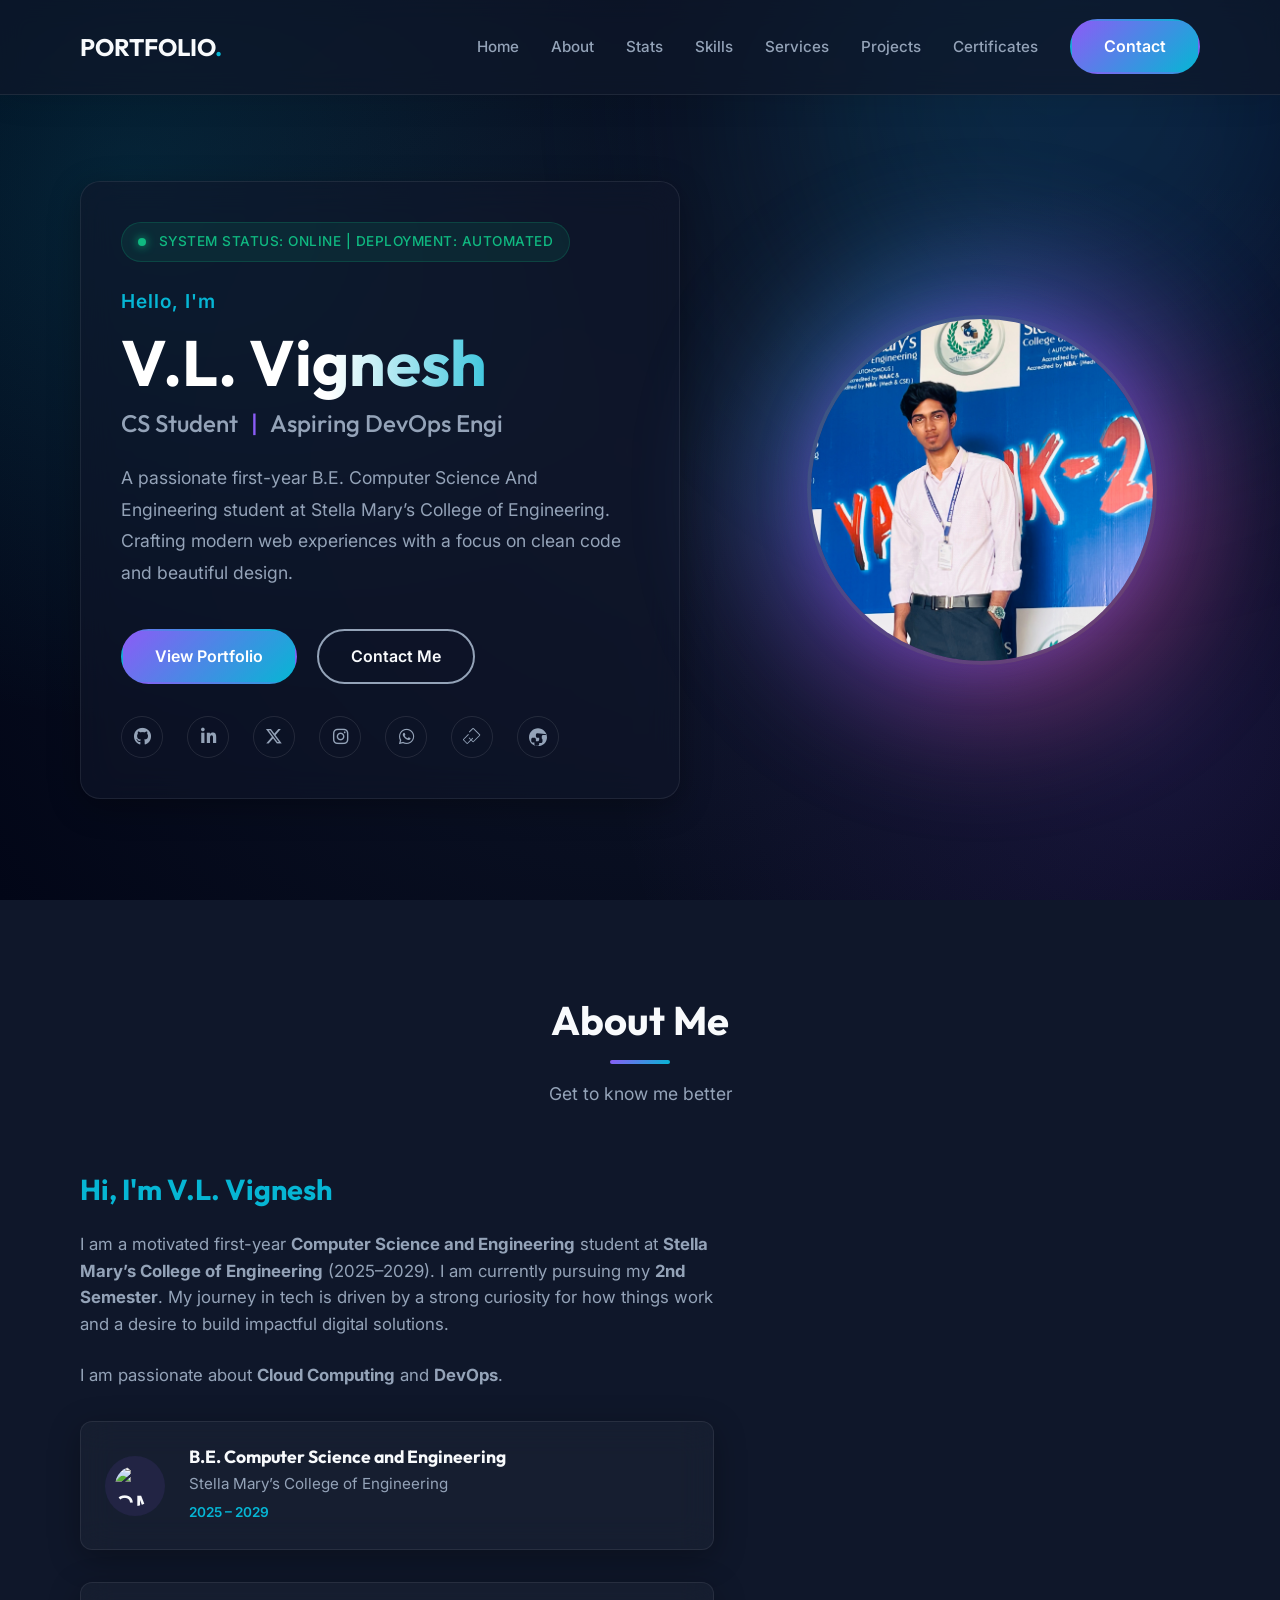
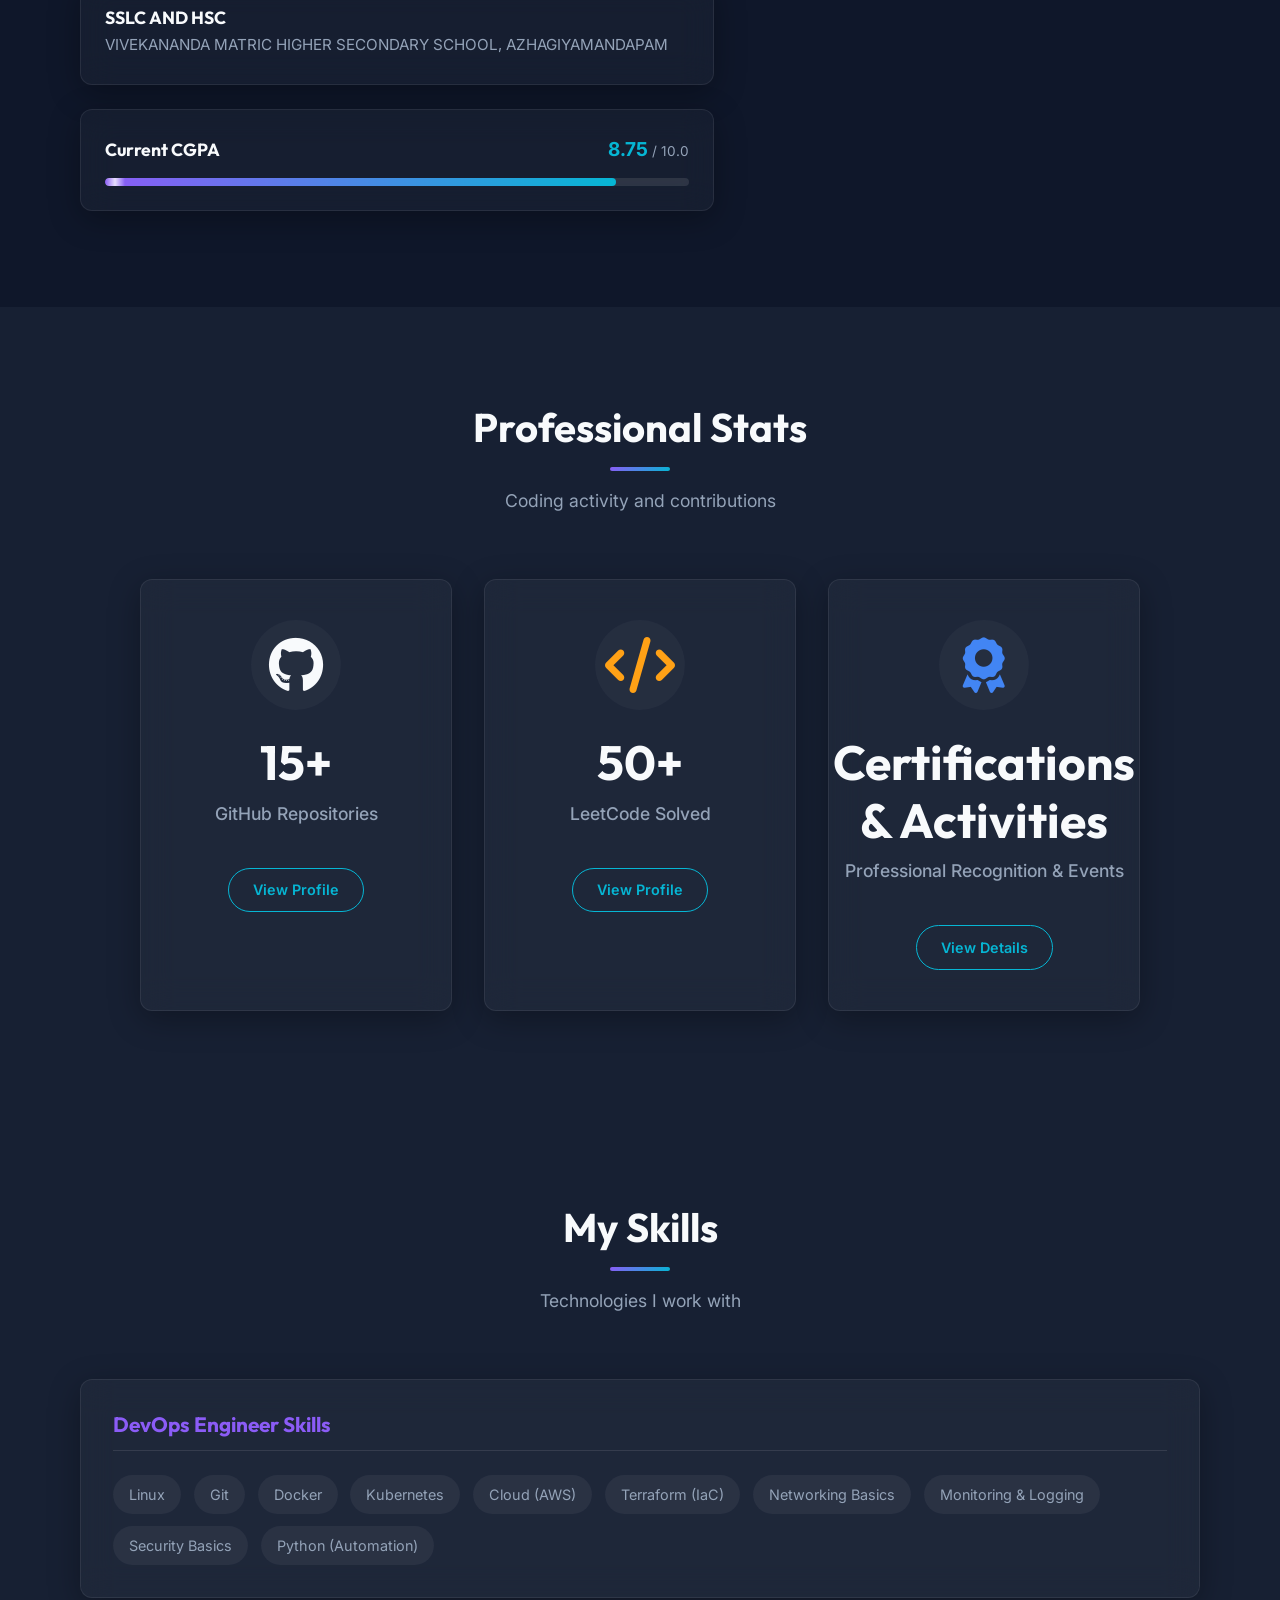
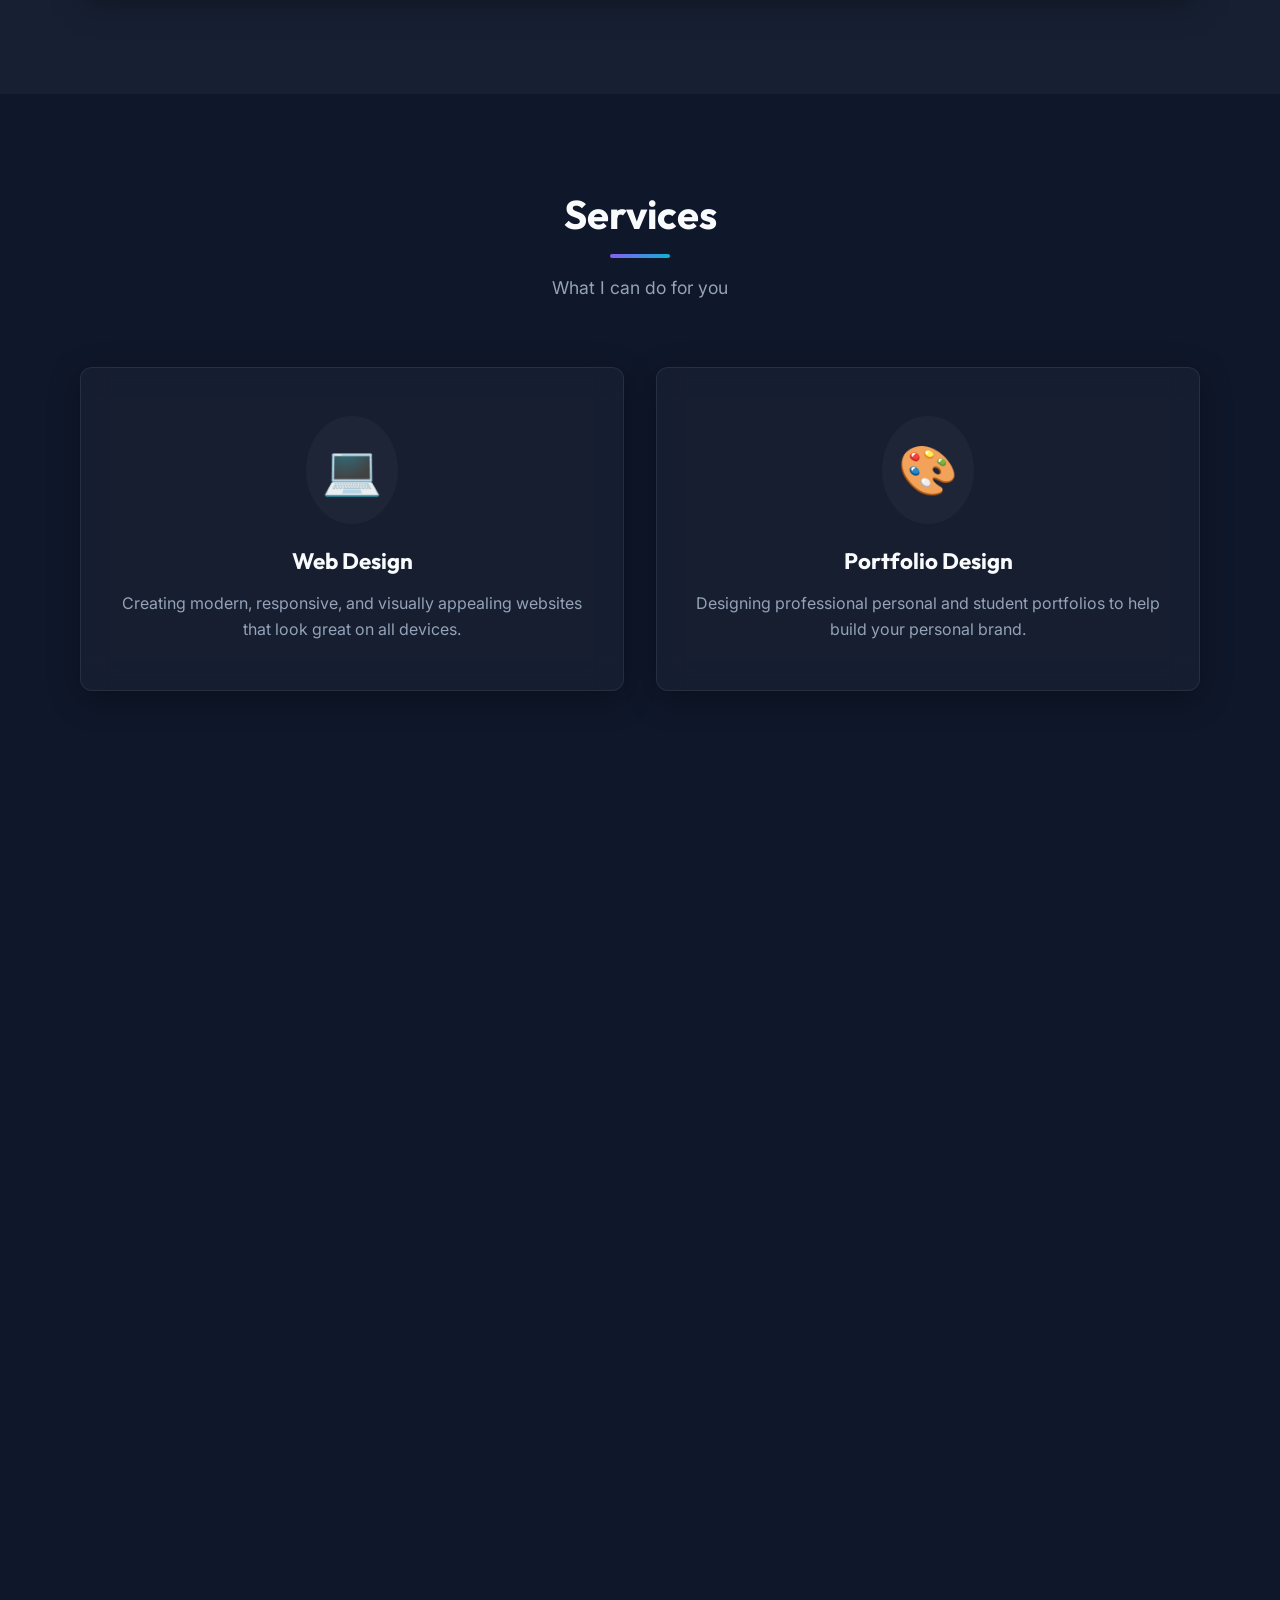
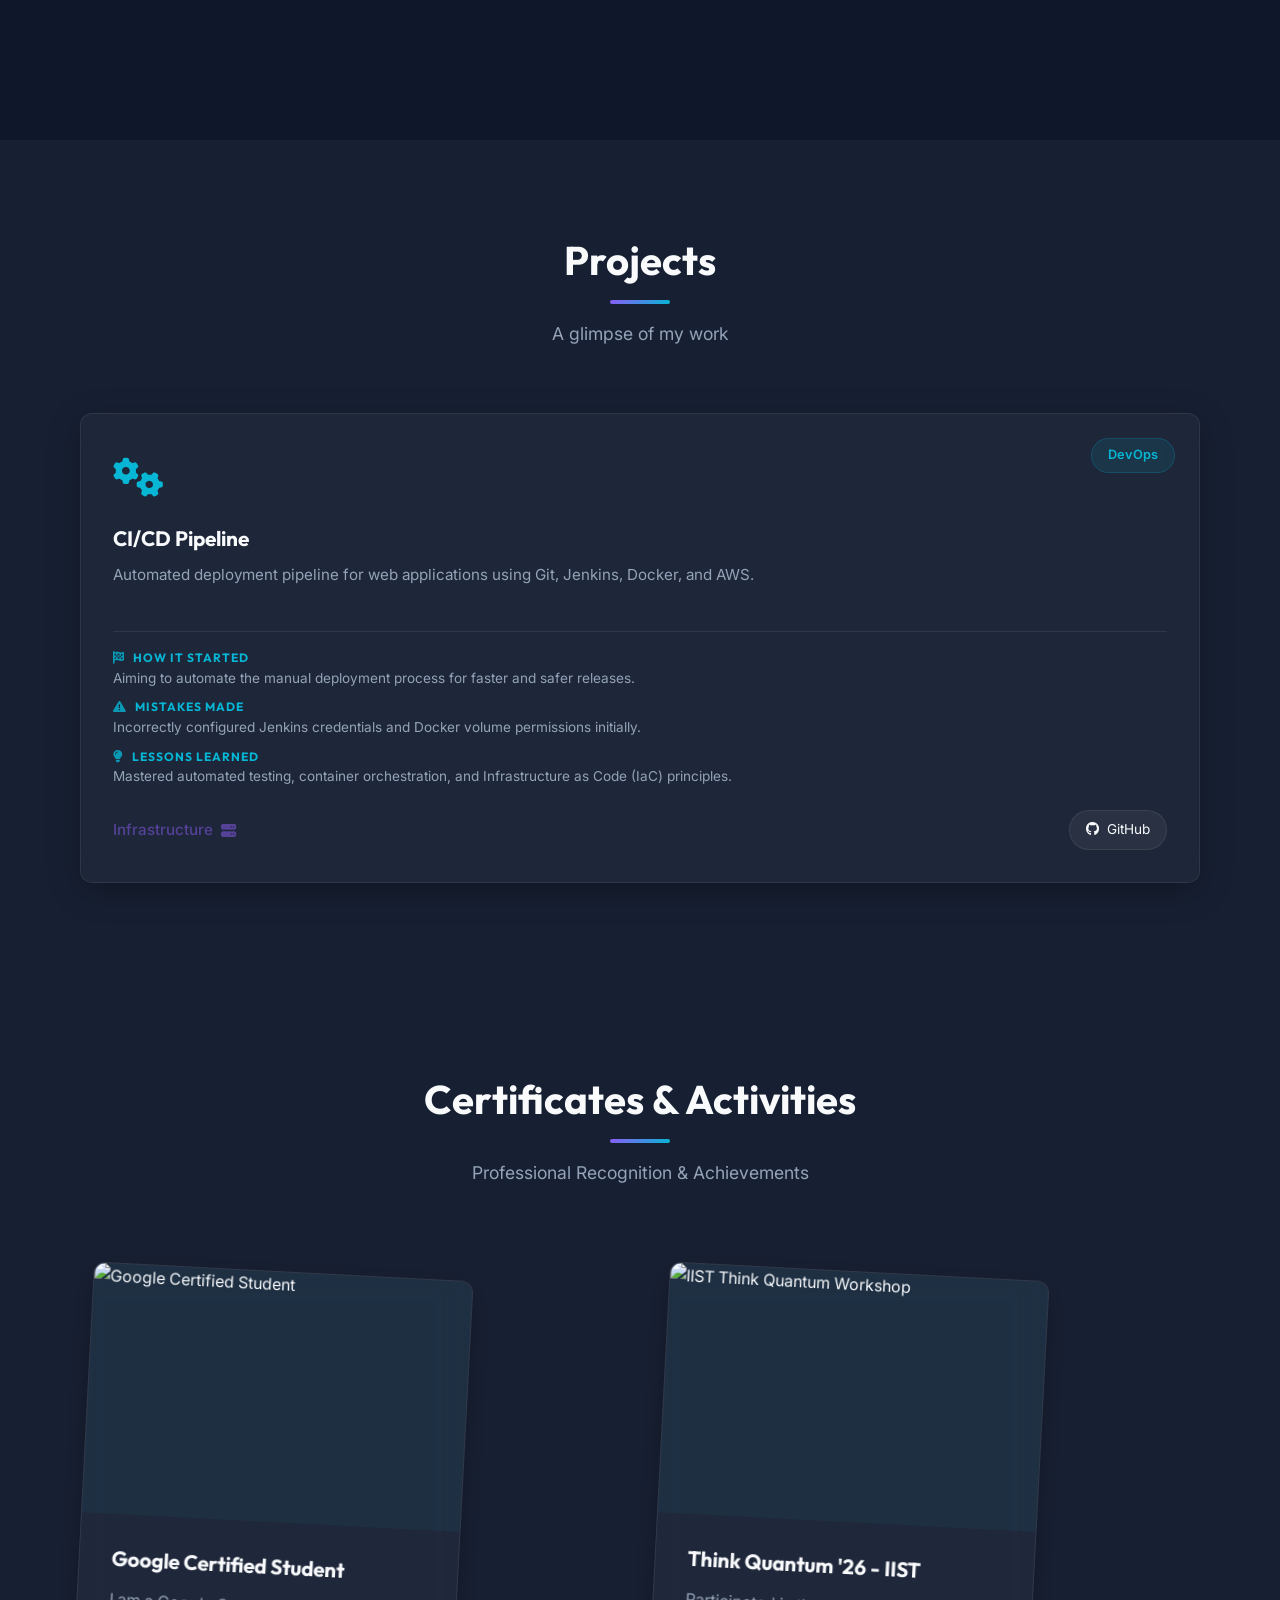
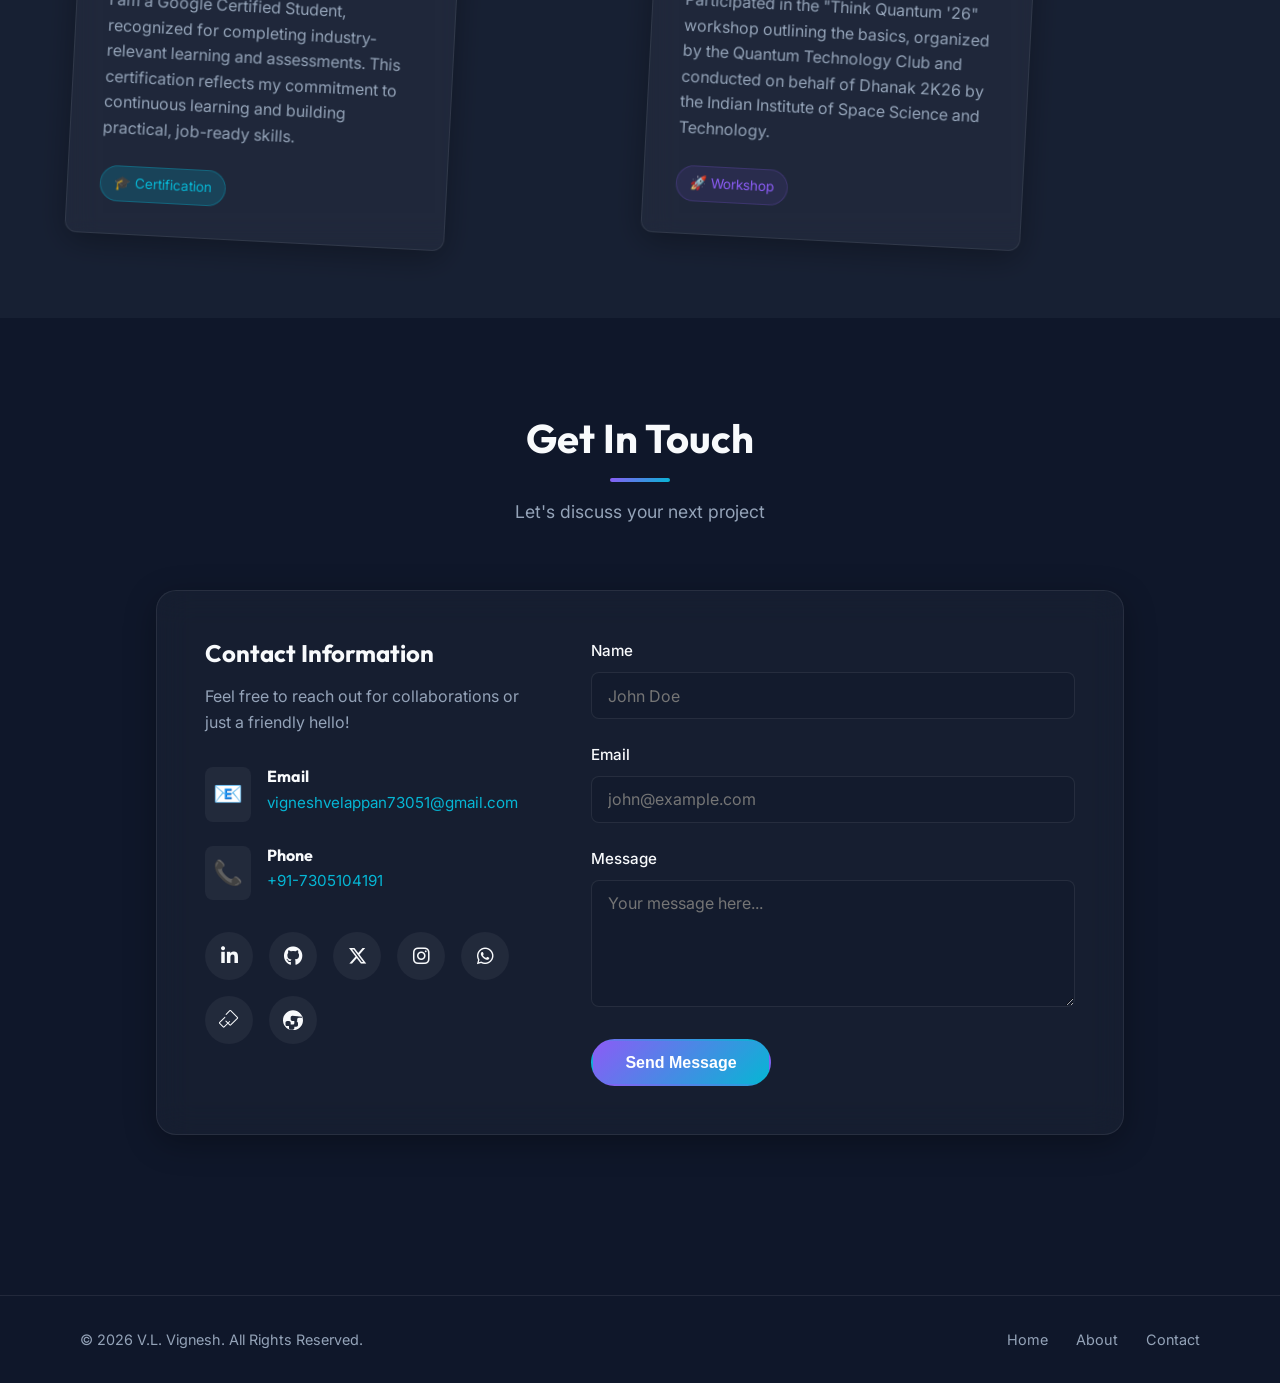
==== index.html @ cc49d246 "feat: Add about image section with DevOps domain badge to the about page." ====
<!DOCTYPE html>
<html lang="en">
<!-- Build Version: 2026-02-08.1 (Modern Loader Update) -->

<head>
    <meta charset="UTF-8">
    <meta name="viewport" content="width=device-width, initial-scale=1.0, maximum-scale=1.0, user-scalable=no">
    <title>VIGNESH V L | CS Student & DevOps Engineer</title>
    <meta name="description"
        content="Portfolio of V.L. Vignesh, a First-Year Computer Science Student and Aspiring DevOps Engineer.">
    <!-- Google Fonts -->
    <link rel="preconnect" href="https://fonts.googleapis.com">
    <link rel="preconnect" href="https://fonts.gstatic.com" crossorigin>
    <link
        href="https://fonts.googleapis.com/css2?family=Inter:wght@300;400;500;600;700;800&family=Outfit:wght@400;500;600;700&display=swap"
        rel="stylesheet">
    <!-- Font Awesome -->
    <link rel="stylesheet" href="https://cdnjs.cloudflare.com/ajax/libs/font-awesome/6.4.2/css/all.min.css">
    <link rel="stylesheet" href="css/style.css?v=7.3">

</head>

<body>
    <!-- Modern Tech Loader -->
    <div id="loader-overlay" class="loader-overlay">
        <div class="particle-background" id="particle-canvas"></div>

        <div class="floating-symbols" id="symbols-container"></div>

        <div class="loader-card glass-panel">
            <div class="scan-line"></div>


            <h1 class="loader-title">WELCOME TO<br>VIGNESH V L ' PORTFOLIO</h1>

            <div class="loader-ring-container">
                <div class="tech-ring ring-1"></div>
                <div class="tech-ring ring-2"></div>
                <div class="tech-ring ring-3"></div>
                <div class="loader-icon">
                    <i class="fa-solid fa-microchip"></i>
                </div>
            </div>

            <div class="loader-content">
                <div class="typing-container">
                    <span id="typing-text" class="typing-text">Initializing Systems...</span>
                    <span class="cursor">_</span>
                </div>

                <div class="progress-container">
                    <div class="progress-bar-glow"></div>
                    <div id="progress-bar" class="progress-bar"></div>
                </div>

                <div class="tech-stats">
                    <span class="stat-left">OS: PORTFOLIO_V1.1</span>
                    <span id="progress-percent" class="stat-right">0%</span>
                </div>
            </div>
        </div>
    </div>

    <!-- Navigation -->
    <nav class="navbar">
        <div class="container nav-container">
            <a href="#" class="logo">PORTFOLIO<span class="dot">.</span></a>
            <ul class="nav-links">
                <li><a href="#home">Home</a></li>
                <li><a href="#about">About</a></li>
                <li><a href="#stats">Stats</a></li>
                <li><a href="#skills">Skills</a></li>
                <li><a href="#services">Services</a></li>
                <li><a href="#projects">Projects</a></li>
                <li><a href="#certificates">Certificates</a></li>
                <li><a href="#contact" class="btn-primary">Contact</a></li>
            </ul>
            <div class="menu-toggle">
                <span class="bar"></span>
                <span class="bar"></span>
                <span class="bar"></span>
            </div>
        </div>
    </nav>

    <!-- Main Content -->
    <main>
        <!-- Hero Section -->
        <section id="home" class="hero">
            <div class="container hero-container">
                <div class="hero-content">
                    <div class="system-status">
                        <span class="status-dot"></span>
                        <span class="status-text">System Status: Online | Deployment: Automated</span>
                    </div>
                    <p class="greeting">Hello, I'm</p>
                    <h1 class="hero-title">V.L. Vignesh</h1>
                    <h2 class="hero-subtitle">CS Student <span class="divider">|</span> Aspiring DevOps Engineer</h2>
                    <p class="hero-description">
                        A passionate first-year B.E. Computer Science And Engineering student at Stella Mary’s College
                        of Engineering.
                        Crafting modern web experiences with a focus on clean code and beautiful design.
                    </p>
                    <div class="hero-btns">
                        <a href="#projects" class="btn-primary">View Portfolio</a>
                        <a href="#contact" class="btn-secondary">Contact Me</a>
                    </div>
                    <div class="hero-social">
                        <a href="https://github.com/vigneshvl-dev" target="_blank" title="GitHub"><i
                                class="fa-brands fa-github"></i></a>
                        <a href="https://www.linkedin.com/in/vigneshvl-dev/" target="_blank" title="LinkedIn"><i
                                class="fa-brands fa-linkedin-in"></i></a>
                        <a href="https://x.com/vikyvelappan" target="_blank" title="Twitter"><i
                                class="fa-brands fa-x-twitter"></i></a>
                        <a href="https://www.instagram.com/vikee_._?igsh=MXVjcWVubWNjcnVtNQ%3D%3D&utm_source=qr"
                            target="_blank" title="Instagram"><i class="fa-brands fa-instagram"></i></a>
                        <a href="https://wa.me/917305104191" target="_blank" title="WhatsApp"><i
                                class="fa-brands fa-whatsapp"></i></a>
                        <a href="https://leetcode.com/u/vigneshvl/" target="_blank" title="LeetCode">
                            <svg width="18" height="18" viewBox="0 0 24 24" fill="currentColor">
                                <path
                                    d="M13.483 0a1.374 1.374 0 0 0-.961.414l-4.377 4.405a.605.605 0 0 0 0 .856.597.597 0 0 0 .848 0l4.384-4.412a.174.174 0 0 1 .242 0l8.016 8.018a.171.171 0 0 1 0 .242l-8.016 8.016a.174.174 0 0 1-.242 0l-4.666-4.667a.602.602 0 0 0-.848 0 .593.593 0 0 0 0 .848l4.666 4.667a1.377 1.377 0 0 0 1.947 0l8.016-8.016a1.377 1.377 0 0 0 0-1.948L14.445.414A1.374 1.374 0 0 0 13.483 0zm-6.135 7.863a.6.6 0 0 0-.424.177L.415 14.532a1.377 1.377 0 0 0 0 1.948l4.242 4.242a1.377 1.377 0 0 0 1.948 0L13.114 14.21a.604.604 0 0 0 0-.853.604.604 0 0 0-.853 0L5.753 19.865a.171.171 0 0 1-.242 0L1.269 15.623a.171.171 0 0 1 0-.242l6.509-6.509a.604.604 0 0 0-.43-.109z" />
                            </svg>
                        </a>
                        <a href="https://www.hackerrank.com/profile/vigneshvelappan1" target="_blank"
                            title="HackerRank">
                            <svg width="18" height="18" viewBox="0 0 24 24" fill="currentColor">
                                <path
                                    d="M24 12.3c0 6.6-5.4 12-12 12S0 18.9 0 12.3 5.4.3 12 .3s12 5.4 12 12zm-12.8-5.4c-1.1 0-2 .9-2 2v2.2c0 1.1.9 2 2 2h2.4v2.4c0 1.1-.9 2-2 2H9.2v-2.4c0-1.1-.9-2-2-2H5c-1.1 0-2 .9-2 2v2.2c0 1.1.9 2 2 2h2.2v2.4c0 1.1.9 2 2 2h2.4c1.1 0 2-.9 2-2V20h2.4c1.1 0 2-.9 2-2v-2.2c0-1.1-.9-2-2-2H17v-2.4c0-1.1.9-2 2-2h21c1.1 0 2-.9 2-2v-2.2c0-1.1-.9-2-2-2h-2.2V6.9c0-1.1-.9-2-2-2h-2.4c-1.1 0-2 .9-2 2v2.1h-.1z" />
                            </svg>
                        </a>
                    </div>
                </div>
                <div class="hero-image-wrapper">
                    <!-- Image will be added here -->
                    <div class="image-blob"></div>
                    <img src="assets/IMG_33081.JPG" alt="V.L. Vignesh" class="hero-img">
                </div>
            </div>
        </section>

        <!-- About Section -->
        <section id="about" class="section">
            <div class="container about-container">
                <div class="section-header">
                    <h2 class="section-title">About Me</h2>
                    <div class="title-bar"></div>
                    <p class="section-subtitle">Get to know me better</p>
                </div>

                <div class="about-content">
                    <div class="about-text">
                        <h3>Hi, I'm V.L. Vignesh</h3>
                        <p>
                            I am a motivated first-year <strong>Computer Science and Engineering</strong> student at
                            <strong>Stella Mary’s College of Engineering</strong> (2025–2029).
                            I am currently pursuing my <strong>2nd Semester</strong>.
                            My journey in tech is driven by a strong curiosity for how things work and a desire to build
                            impactful digital solutions.
                        </p>
                        <p>
                            I am passionate about <strong>Cloud Computing</strong> and <strong>DevOps</strong>.
                        </p>

                        <div class="education-card">
                            <div class="edu-icon">
                                <img src="https://i.postimg.cc/sgcCxxs9/SMCOE-Autonomous-Anna.png" alt="SMCE Logo"
                                    style="width: 100%; height: 100%; object-fit: contain; border-radius: 50%;">
                            </div>
                            <div class="edu-details">
                                <h4>B.E. Computer Science and Engineering</h4>
                                <p><a href="https://stellamaryscoe.edu.in/" target="_blank"
                                        style="color: inherit; transition: color 0.3s;"
                                        onmouseover="this.style.color='#06b6d4'"
                                        onmouseout="this.style.color='inherit'">Stella Mary’s College of Engineering</a>
                                </p>
                                <span class="year">2025 – 2029</span>
                            </div>
                        </div>

                        <div class="education-card">
                            <div class="edu-details">
                                <h4>SSLC AND HSC</h4>
                                <p>VIVEKANANDA MATRIC HIGHER SECONDARY SCHOOL, AZHAGIYAMANDAPAM</p>
                            </div>
                        </div>

                        <!-- CGPA Animation Card -->
                        <div class="cgpa-card">
                            <div class="cgpa-header">
                                <h4>Current CGPA</h4>
                                <span class="cgpa-value">8.75 <small>/ 10.0</small></span>
                            </div>
                            <div class="cgpa-bar-container">
                                <div class="cgpa-bar"></div>
                            </div>
                        </div>

                    </div>

                    <div class="about-image">
                        <div class="image-container reveal">
                            <img src="https://i.postimg.cc/HL4gHYDW/image-2-1024x536-1.webp" alt="Vignesh DevOps"
                                class="featured-about-img">
                            <div class="devops-domain-badge">
                                <div class="devops-logo-animation">
                                    <i class="fa-solid fa-infinity"></i>
                                </div>
                                <div class="devops-text">
                                    <span class="label">Primary Domain</span>
                                    <span class="domain">DevOps Engineer</span>
                                </div>
                            </div>
                        </div>
                    </div>
                </div>
            </div>
        </section>

        <!-- Stats Section -->
        <section id="stats" class="section bg-darker">
            <div class="container">
                <div class="section-header">
                    <h2 class="section-title">Professional Stats</h2>
                    <div class="title-bar"></div>
                    <p class="section-subtitle">Coding activity and contributions</p>
                </div>
                <div class="stats-grid">
                    <!-- GitHub Stats Card -->
                    <div class="stat-card reveal">
                        <div class="stat-icon"><i class="fa-brands fa-github"></i></div>
                        <div class="stat-info">
                            <h3 id="github-repo-count">--</h3>
                            <p>GitHub Repositories</p>
                        </div>
                        <a href="https://github.com/vigneshvl-dev" target="_blank" class="stat-link">View Profile</a>
                    </div>
                    <!-- LeetCode Stats Card -->
                    <div class="stat-card reveal">
                        <div class="stat-icon" style="color: #FFA116;"><i class="fa-solid fa-code"></i></div>
                        <div class="stat-info">
                            <h3 id="leetcode-solved-count">--</h3>
                            <p>LeetCode Solved</p>
                        </div>
                        <a href="https://leetcode.com/u/vigneshvl/" target="_blank" class="stat-link">View Profile</a>
                    </div>

                    <!-- Certifications & Activities Card -->
                    <div class="stat-card reveal">
                        <div class="stat-icon" style="color: #4285F4;"><i class="fa-solid fa-award"></i></div>
                        <div class="stat-info">
                            <h3>Certifications & Activities</h3>
                            <p>Professional Recognition & Events</p>
                        </div>
                        <a href="#certificates" class="stat-link">View Details</a>
                    </div>
                </div>
            </div>
        </section>


        <!-- Skills Section -->
        <section id="skills" class="section bg-darker">
            <div class="container">
                <div class="section-header">
                    <h2 class="section-title">My Skills</h2>
                    <div class="title-bar"></div>
                    <p class="section-subtitle">Technologies I work with</p>
                </div>

                <div class="skills-grid">


                    <!-- DevOps Engineer Skills -->
                    <div class="skill-category">
                        <h3>DevOps Engineer Skills</h3>
                        <div class="skill-items">
                            <div class="skill-tag">Linux</div>
                            <div class="skill-tag">Git</div>
                            <div class="skill-tag">Docker</div>
                            <div class="skill-tag">Kubernetes</div>

                            <div class="skill-tag">Cloud (AWS)</div>
                            <div class="skill-tag">Terraform (IaC)</div>
                            <div class="skill-tag">Networking Basics</div>
                            <div class="skill-tag">Monitoring & Logging</div>
                            <div class="skill-tag">Security Basics</div>
                            <div class="skill-tag">Python (Automation)</div>
                        </div>
                    </div>
                </div>
            </div>
        </section>

        <!-- Services Section -->
        <section id="services" class="section">
            <div class="container">
                <div class="section-header">
                    <h2 class="section-title">Services</h2>
                    <div class="title-bar"></div>
                    <p class="section-subtitle">What I can do for you</p>
                </div>

                <div class="services-grid">
                    <div class="service-card">
                        <div class="service-icon">💻</div>
                        <h3>Web Design</h3>
                        <p>Creating modern, responsive, and visually appealing websites that look great on all devices.
                        </p>
                    </div>

                    <div class="service-card">
                        <div class="service-icon">🎨</div>
                        <h3>Portfolio Design</h3>
                        <p>Designing professional personal and student portfolios to help build your personal brand.</p>
                    </div>


                </div>
            </div>
        </section>

        <!-- Featured Project Section -->
        <section id="featured-project" class="section">
            <div class="container featured-container">
                <div class="featured-card glass-panel reveal">
                    <div class="featured-glow"></div>

                    <div class="featured-content-grid">
                        <!-- Left Side: Chat UI Mockup -->
                        <div class="chat-mockup-wrapper">
                            <div class="chat-card glass-panel floating-animation">
                                <div class="chat-header">
                                    <div class="chat-user">
                                        <div class="user-avatar">🤖</div>
                                        <div class="user-info">
                                            <span class="user-name">D.esk AI</span>
                                            <span class="user-status">Online</span>
                                        </div>
                                    </div>
                                    <div class="chat-actions">
                                        <i class="fa-solid fa-video"></i>
                                        <i class="fa-solid fa-phone"></i>
                                    </div>
                                </div>

                                <div class="chat-body">
                                    <div class="chat-message bot">
                                        <div class="message-content">Hello! How can I assist you today at Stella Mary's?
                                            🎓</div>
                                    </div>
                                    <div class="chat-message user">
                                        <div class="message-content">Tell me about the Computer Science department.
                                        </div>
                                    </div>
                                    <div class="chat-message bot">
                                        <div class="message-content">The CSE department offers state-of-the-art labs and
                                            industry-aligned curriculum... 🚀</div>
                                    </div>
                                    <div class="chat-message user">
                                        <div class="message-content">What about placements? 📈</div>
                                    </div>
                                </div>

                                <div class="chat-footer">
                                    <div class="chat-input-area">
                                        <span>Type a message...</span>
                                        <div class="chat-input-icons">
                                            <i class="fa-regular fa-face-smile"></i>
                                            <i class="fa-solid fa-paper-plane"></i>
                                        </div>
                                    </div>
                                </div>
                            </div>

                            <!-- Blurred decorative elements -->
                            <div class="blob-element pink"></div>
                            <div class="blob-element blue"></div>
                        </div>

                        <!-- Right Side: Content -->
                        <div class="featured-text-content">
                            <div class="featured-badge">FEATURED PROJECT</div>
                            <h2 class="featured-title">D.ESK AI</h2>
                            <p class="featured-description">
                                A high-end intelligent assistant designed for <strong>Stella Mary's College of
                                    Engineering</strong>.
                                Supporting real-time interaction, intelligent responses, and seamless voice/text
                                communication
                                to empower students and faculty alike.
                            </p>

                            <div class="featured-features">
                                <div class="feature-item">
                                    <i class="fa-solid fa-bolt"></i>
                                    <span>Real-time Interaction</span>
                                </div>
                                <div class="feature-item">
                                    <i class="fa-solid fa-brain"></i>
                                    <span>Intelligent Responses</span>
                                </div>
                                <div class="feature-item">
                                    <i class="fa-solid fa-microphone"></i>
                                    <span>Voice Support</span>
                                </div>
                            </div>

                            <div class="featured-actions">
                                <button id="view-project-btn" class="btn-primary">View Project</button>
                                <a href="https://vigneshvl-dev.github.io/chatbot-smce/loading.html" target="_blank"
                                    class="btn-secondary">Live Demo</a>
                            </div>
                        </div>
                    </div>
                </div>
            </div>
        </section>

        <!-- Image Gallery Modal -->
        <div id="gallery-modal" class="gallery-modal">
            <span class="close-gallery">&times;</span>
            <div class="gallery-content">
                <div class="gallery-slider">
                    <img src="https://i.postimg.cc/8zKSGNFP/Screenshot-2026-03-01-184930.png" class="gallery-img active"
                        alt="D.esk AI Screenshot 1">
                    <img src="https://i.postimg.cc/x1dwthsN/Screenshot-2026-03-01-184941.png" class="gallery-img"
                        alt="D.esk AI Screenshot 2">
                    <img src="https://i.postimg.cc/BbsyDVLQ/Screenshot-2026-03-01-184946.png" class="gallery-img"
                        alt="D.esk AI Screenshot 3">
                    <img src="https://i.postimg.cc/pLySD8T2/Screenshot-2026-03-01-185023.png" class="gallery-img"
                        alt="D.esk AI Screenshot 4">
                    <img src="https://i.postimg.cc/QtZnGyqy/Screenshot-2026-03-01-185032.png" class="gallery-img"
                        alt="D.esk AI Screenshot 5">
                    <img src="https://i.postimg.cc/XqH8JH9m/Screenshot-2026-03-01-185042.png" class="gallery-img"
                        alt="D.esk AI Screenshot 6">
                </div>

                <a class="prev-gallery">&#10094;</a>
                <a class="next-gallery">&#10095;</a>

                <div class="gallery-dots">
                    <span class="dot-gallery active" onclick="currentSlide(1)"></span>
                    <span class="dot-gallery" onclick="currentSlide(2)"></span>
                    <span class="dot-gallery" onclick="currentSlide(3)"></span>
                    <span class="dot-gallery" onclick="currentSlide(4)"></span>
                    <span class="dot-gallery" onclick="currentSlide(5)"></span>
                    <span class="dot-gallery" onclick="currentSlide(6)"></span>
                </div>
            </div>
        </div>

        <!-- Projects Section -->
        <section id="projects" class="section bg-darker">
            <div class="container">
                <div class="section-header">
                    <h2 class="section-title">Projects</h2>
                    <div class="title-bar"></div>
                    <p class="section-subtitle">A glimpse of my work</p>
                </div>

                <div class="projects-grid">
                    <!-- CI/CD Pipeline -->
                    <div class="project-card reveal">
                        <div class="project-tag">DevOps</div>
                        <div class="project-icon"><i class="fa-solid fa-gears"></i></div>
                        <h3>CI/CD Pipeline</h3>
                        <p>Automated deployment pipeline for web applications using Git, Jenkins, Docker, and AWS.</p>
                        
                        <div class="project-retro">
                            <div class="retro-item">
                                <h4><i class="fa-solid fa-flag-checkered"></i> How it started</h4>
                                <p>Aiming to automate the manual deployment process for faster and safer releases.</p>
                            </div>
                            <div class="retro-item">
                                <h4><i class="fa-solid fa-triangle-exclamation"></i> Mistakes made</h4>
                                <p>Incorrectly configured Jenkins credentials and Docker volume permissions initially.</p>
                            </div>
                            <div class="retro-item">
                                <h4><i class="fa-solid fa-lightbulb"></i> Lessons learned</h4>
                                <p>Mastered automated testing, container orchestration, and Infrastructure as Code (IaC) principles.</p>
                            </div>
                        </div>

                        <div class="project-footer">
                            <a href="#" class="project-link" style="opacity: 0.5; pointer-events: none;">Infrastructure <i class="fa-solid fa-server"></i></a>
                            <a href="https://github.com/vigneshvl-dev/cicd-pipeline-main" target="_blank" class="github-btn"><i class="fa-brands fa-github"></i> GitHub</a>
                        </div>
                    </div>
                </div>
            </div>
        </section>

        <!-- Certificates & Activities Section -->
        <section id="certificates" class="section bg-darker">
            <div class="container">
                <div class="section-header">
                    <h2 class="section-title">Certificates & Activities</h2>
                    <div class="title-bar"></div>
                    <p class="section-subtitle">Professional Recognition & Achievements</p>
                </div>

                <div class="certificates-grid">
                    <!-- Google Certified Student -->
                    <div class="certificate-card">
                        <div class="certificate-image">
                            <img src="https://i.postimg.cc/Nf8jpD7g/googlecertifitedstudent.png"
                                alt="Google Certified Student">
                        </div>
                        <div class="certificate-content">
                            <h3>Google Certified Student</h3>
                            <p>I am a Google Certified Student, recognized for completing industry-relevant learning and
                                assessments. This certification reflects my commitment to continuous learning and
                                building practical, job-ready skills.</p>
                            <div class="certificate-meta">
                                <span class="cert-badge">🎓 Certification</span>
                            </div>
                        </div>
                    </div>

                    <!-- IIST Think Quantum Workshop -->
                    <div class="certificate-card">
                        <div class="certificate-image">
                            <img src="https://i.postimg.cc/B6yDbq4N/1771157848514.jpg"
                                alt="IIST Think Quantum Workshop">
                        </div>
                        <div class="certificate-content">
                            <h3>Think Quantum '26 - IIST</h3>
                            <p>Participated in the "Think Quantum '26" workshop outlining the basics, organized by the
                                Quantum Technology Club and conducted on behalf of Dhanak 2K26 by the Indian Institute
                                of Space Science and Technology.</p>
                            <div class="certificate-meta">
                                <span class="cert-badge"
                                    style="background: rgba(139, 92, 246, 0.1); color: #8b5cf6; border-color: rgba(139, 92, 246, 0.2);">🚀
                                    Workshop</span>
                            </div>
                        </div>
                    </div>


                </div>
            </div>
        </section>

        <!-- Contact Section -->
        <section id="contact" class="section">
            <div class="container contact-container">
                <div class="section-header">
                    <h2 class="section-title">Get In Touch</h2>
                    <div class="title-bar"></div>
                    <p class="section-subtitle">Let's discuss your next project</p>
                </div>

                <div class="contact-wrapper">
                    <!-- Contact Info -->
                    <div class="contact-info">
                        <h3>Contact Information</h3>
                        <p>Feel free to reach out for collaborations or just a friendly hello!</p>

                        <div class="info-item">
                            <div class="icon">📧</div>
                            <div class="details">
                                <h4>Email</h4>
                                <a href="mailto:vigneshvelappan73051@gmail.com">vigneshvelappan73051@gmail.com</a>
                            </div>
                        </div>

                        <div class="info-item">
                            <div class="icon">📞</div>
                            <div class="details">
                                <h4>Phone</h4>
                                <a href="tel:+917305104191">+91-7305104191</a>
                            </div>
                        </div>

                        <div class="social-links">
                            <a href="https://www.linkedin.com/in/vigneshvl-dev/" target="_blank" class="social-icon"
                                title="LinkedIn"><i class="fa-brands fa-linkedin-in"></i></a>
                            <a href="https://github.com/vigneshvl-dev" target="_blank" class="social-icon"
                                title="GitHub"><i class="fa-brands fa-github"></i></a>
                            <a href="https://x.com/vikyvelappan" target="_blank" class="social-icon" title="Twitter"><i
                                    class="fa-brands fa-x-twitter"></i></a>
                            <a href="https://www.instagram.com/vikee_._?igsh=MXVjcWVubWNjcnVtNQ%3D%3D&utm_source=qr"
                                target="_blank" class="social-icon" title="Instagram"><i
                                    class="fa-brands fa-instagram"></i></a>
                            <a href="https://wa.me/917305104191" target="_blank" class="social-icon" title="WhatsApp"><i
                                    class="fa-brands fa-whatsapp"></i></a>
                            <a href="https://leetcode.com/u/vigneshvl/" target="_blank" class="social-icon"
                                title="LeetCode">
                                <svg width="20" height="20" viewBox="0 0 24 24" fill="currentColor">
                                    <path
                                        d="M13.483 0a1.374 1.374 0 0 0-.961.414l-4.377 4.405a.605.605 0 0 0 0 .856.597.597 0 0 0 .848 0l4.384-4.412a.174.174 0 0 1 .242 0l8.016 8.018a.171.171 0 0 1 0 .242l-8.016 8.016a.174.174 0 0 1-.242 0l-4.666-4.667a.602.602 0 0 0-.848 0 .593.593 0 0 0 0 .848l4.666 4.667a1.377 1.377 0 0 0 1.947 0l8.016-8.016a1.377 1.377 0 0 0 0-1.948L14.445.414A1.374 1.374 0 0 0 13.483 0zm-6.135 7.863a.6.6 0 0 0-.424.177L.415 14.532a1.377 1.377 0 0 0 0 1.948l4.242 4.242a1.377 1.377 0 0 0 1.948 0L13.114 14.21a.604.604 0 0 0 0-.853.604.604 0 0 0-.853 0L5.753 19.865a.171.171 0 0 1-.242 0L1.269 15.623a.171.171 0 0 1 0-.242l6.509-6.509a.604.604 0 0 0-.43-.109z" />
                                </svg>
                            </a>
                            <a href="https://www.hackerrank.com/profile/vigneshvelappan1" target="_blank"
                                class="social-icon" title="HackerRank">
                                <svg width="20" height="20" viewBox="0 0 24 24" fill="currentColor">
                                    <path
                                        d="M24 12.3c0 6.6-5.4 12-12 12S0 18.9 0 12.3 5.4.3 12 .3s12 5.4 12 12zm-12.8-5.4c-1.1 0-2 .9-2 2v2.2c0 1.1.9 2 2 2h2.4v2.4c0 1.1-.9 2-2 2H9.2v-2.4c0-1.1-.9-2-2-2H5c-1.1 0-2 .9-2 2v2.2c0 1.1.9 2 2 2h2.2v2.4c0 1.1.9 2 2 2h2.4c1.1 0 2-.9 2-2V20h2.4c1.1 0 2-.9 2-2v-2.2c0-1.1-.9-2-2-2H17v-2.4c0-1.1.9-2 2-2h21c1.1 0 2-.9 2-2v-2.2c0-1.1-.9-2-2-2h-2.2V6.9c0-1.1-.9-2-2-2h-2.4c-1.1 0-2 .9-2 2v2.1h-.1z" />
                                </svg>
                            </a>
                        </div>
                    </div>

                    <!-- Contact Form -->
                    <form class="contact-form"
                        action="https://docs.google.com/forms/u/0/d/e/1FAIpQLSfaeEx3N443TK8J3LLPBkHO6MDgkNKYrNXWUcSd7loZinznvA/formResponse"
                        method="POST">
                        <div class="form-group">
                            <label for="name">Name</label>
                            <input type="text" id="name" name="entry.1622789430" placeholder="John Doe" required>
                        </div>
                        <div class="form-group">
                            <label for="email">Email</label>
                            <input type="email" id="email" name="entry.2137205583" placeholder="john@example.com"
                                required>
                        </div>
                        <div class="form-group">
                            <label for="message">Message</label>
                            <textarea id="message" name="entry.554480107" rows="5" placeholder="Your message here..."
                                required></textarea>
                        </div>
                        <button type="submit" class="btn-primary">Send Message</button>
                    </form>
                </div>
            </div>
        </section>
    </main>

    <!-- Footer -->
    <footer class="footer">
        <div class="container">
            <div class="footer-content">
                <p>&copy; 2026 V.L. Vignesh. All Rights Reserved.</p>
                <div class="footer-links">
                    <a href="#home">Home</a>
                    <a href="#about">About</a>
                    <a href="#contact">Contact</a>
                </div>
            </div>
        </div>
    </footer>



    <!-- Scripts -->
    <script src="https://cdnjs.cloudflare.com/ajax/libs/matter-js/0.19.0/matter.min.js"></script>
    <script src="js/loader.js?v=7.1"></script>
    <script src="js/script.js?v=7.1"></script>
    <script src="js/matter-physics.js"></script>

</body>

</html>
---- css/style.css ----
/* Modern Color Palette & Variables - v1.1.2 */
:root {
    --bg-color: #0f172a;
    /* Slate 900 */
    --card-bg: #1e293b;
    /* Slate 800 */
    --text-primary: #f8fafc;
    /* Slate 50 */
    --text-secondary: #94a3b8;
    /* Slate 400 */
    --accent-primary: #8b5cf6;
    /* Violet 500 */
    --accent-secondary: #06b6d4;
    /* Cyan 500 */
    --accent-gradient: linear-gradient(135deg, var(--accent-primary), var(--accent-secondary));
    --hover-color: #7c3aed;

    --font-heading: 'Outfit', sans-serif;
    --font-body: 'Inter', sans-serif;

    --transition: all 0.3s ease;
    --shadow: 0 10px 30px -10px rgba(0, 0, 0, 0.5);
    --border-radius: 12px;

    /* Glassmorphism Variables */
    --glass-bg: rgba(255, 255, 255, 0.03);
    --glass-border: rgba(255, 255, 255, 0.08);
    --glass-shadow: 0 8px 32px 0 rgba(0, 0, 0, 0.3);
    --glass-blur: blur(16px);
    --glass-highlight: rgba(255, 255, 255, 0.1);
}

/* Glass Utility Class */
.glass-panel {
    background: var(--glass-bg);
    backdrop-filter: var(--glass-blur);
    -webkit-backdrop-filter: var(--glass-blur);
    border: 1px solid var(--glass-border);
    box-shadow: var(--glass-shadow);
    border-radius: var(--border-radius);
    position: relative;
    overflow: hidden;
}

.glass-panel::before {
    content: '';
    position: absolute;
    top: 0;
    left: 0;
    right: 0;
    height: 1px;
    background: linear-gradient(90deg, transparent, var(--glass-highlight), transparent);
    opacity: 0.5;
}

/* Reset & Base Styles */
* {
    margin: 0;
    padding: 0;
    box-sizing: border-box;
}

html,
body {
    overflow-x: hidden;
    width: 100%;
    position: relative;
    margin: 0;
    padding: 0;
}

body {
    font-family: var(--font-body);
    background-color: var(--bg-color);
    color: var(--text-primary);
    line-height: 1.6;
}

a {
    text-decoration: none;
    color: inherit;
    transition: var(--transition);
}

ul {
    list-style: none;
}

img {
    max-width: 100%;
    display: block;
}

.container {
    width: 90%;
    max-width: 1200px;
    margin: 0 auto;
    padding: 0 1rem;
}

/* Typography */
h1,
h2,
h3,
h4,
h5,
h6 {
    font-family: var(--font-heading);
    color: var(--text-primary);
    line-height: 1.2;
}

.dot {
    color: var(--accent-secondary);
}

/* Buttons */
.btn-primary,
.btn-secondary {
    display: inline-block;
    padding: 0.8rem 2rem;
    border-radius: 50px;
    font-weight: 600;
    font-size: 1rem;
    cursor: pointer;
    transition: var(--transition);
}

.btn-primary {
    background: var(--accent-gradient);
    color: white;
    border: 2px solid transparent;
}

.btn-primary:hover {
    transform: translateY(-3px);
    box-shadow: 0 0 20px rgba(139, 92, 246, 0.5);
}

.btn-secondary {
    background: transparent;
    color: var(--text-primary);
    border: 2px solid var(--text-secondary);
    margin-left: 1rem;
}

.btn-secondary:hover {
    border-color: var(--accent-primary);
    color: var(--accent-primary);
    transform: translateY(-3px);
}

/* Navbar */
.navbar {
    position: fixed;
    top: 0;
    left: 0;
    width: 100%;
    background: rgba(15, 23, 42, 0.7);
    backdrop-filter: blur(12px);
    -webkit-backdrop-filter: blur(12px);
    z-index: 1000;
    padding: 1.2rem 0;
    border-bottom: 1px solid var(--glass-border);
    box-shadow: 0 4px 30px rgba(0, 0, 0, 0.1);
}

.nav-container {
    display: flex;
    justify-content: space-between;
    align-items: center;
}

.logo {
    font-size: 1.5rem;
    font-weight: 700;
    font-family: var(--font-heading);
}

.nav-links {
    display: flex;
    gap: 2rem;
    align-items: center;
}

.nav-links a:not(.btn-primary) {
    font-weight: 500;
    font-size: 0.95rem;
    color: var(--text-secondary);
}

.nav-links a:not(.btn-primary):hover {
    color: var(--accent-secondary);
}

.menu-toggle {
    display: none;
    cursor: pointer;
}

/* Hero Section */
.hero {
    min-height: 100vh;
    display: flex;
    align-items: center;
    padding-top: 80px;
    /* Offset for fixed nav */
    background:
        radial-gradient(circle at 10% 20%, rgba(6, 182, 212, 0.15), transparent 40%),
        radial-gradient(circle at 90% 80%, rgba(139, 92, 246, 0.15), transparent 40%),
        radial-gradient(circle at 50% 50%, rgba(15, 23, 42, 1), rgba(2, 6, 23, 1));
    position: relative;
    overflow: hidden;
}

.hero::before {
    content: '';
    position: absolute;
    width: 600px;
    height: 600px;
    background: linear-gradient(135deg, rgba(6, 182, 212, 0.2), rgba(59, 130, 246, 0.2));
    filter: blur(120px);
    top: -200px;
    right: -100px;
    border-radius: 50%;
    z-index: 0;
    animation: floating-blob 20s infinite alternate;
}

@keyframes floating-blob {
    0% {
        transform: translate(0, 0) scale(1);
    }

    100% {
        transform: translate(-100px, 100px) scale(1.2);
    }
}

.hero-container {
    display: grid;
    grid-template-columns: 1.2fr 0.8fr;
    gap: 2rem;
    align-items: center;
}

.hero-content {
    max-width: 600px;
    background: rgba(15, 23, 42, 0.6);
    backdrop-filter: blur(16px);
    -webkit-backdrop-filter: blur(16px);
    border: 1px solid var(--glass-border);
    padding: 2.5rem;
    border-radius: 20px;
    box-shadow: 0 8px 32px 0 rgba(0, 0, 0, 0.3);
}

/* System Status Badge */
.system-status {
    display: inline-flex;
    align-items: center;
    gap: 0.8rem;
    padding: 0.5rem 1rem;
    background: rgba(16, 185, 129, 0.1);
    border: 1px solid rgba(16, 185, 129, 0.2);
    border-radius: 50px;
    margin-bottom: 1.5rem;
    animation: fadeInDown 0.8s ease-out forwards;
}

.status-dot {
    width: 8px;
    height: 8px;
    background-color: #10b981;
    border-radius: 50%;
    position: relative;
    box-shadow: 0 0 10px #10b981;
}

.status-dot::after {
    content: '';
    position: absolute;
    top: -2px;
    left: -2px;
    right: -2px;
    bottom: -2px;
    border: 2px solid #10b981;
    border-radius: 50%;
    animation: pulse 2s infinite;
    opacity: 0;
}

@keyframes pulse {
    0% {
        transform: scale(1);
        opacity: 0.8;
    }

    100% {
        transform: scale(2.5);
        opacity: 0;
    }
}

.status-text {
    font-size: 0.85rem;
    color: #10b981;
    font-weight: 500;
    letter-spacing: 0.5px;
    text-transform: uppercase;
}

.greeting {
    font-size: 1.2rem;
    color: var(--accent-secondary);
    font-weight: 600;
    margin-bottom: 0.5rem;
    letter-spacing: 1px;
}

.hero-title {
    font-size: 4rem;
    margin-bottom: 0.5rem;
    background: linear-gradient(to right,
            #fff 20%,
            var(--accent-secondary) 40%,
            var(--accent-primary) 60%,
            #fff 80%);
    background-size: 200% auto;
    -webkit-background-clip: text;
    background-clip: text;
    -webkit-text-fill-color: transparent;
    animation: shine 5s linear infinite;
    /* Ensure text is above glass */
    position: relative;
    z-index: 2;
}

@keyframes shine {
    to {
        background-position: 200% center;
    }
}

.hero-subtitle {
    font-size: 1.5rem;
    color: var(--text-secondary);
    margin-bottom: 1.5rem;
    font-weight: 500;
}

.hero-subtitle .divider {
    color: var(--accent-primary);
    margin: 0 0.5rem;
}

.hero-description {
    font-size: 1.1rem;
    color: var(--text-secondary);
    margin-bottom: 2.5rem;
    line-height: 1.8;
}

/* Staggered Entrance for Hero */
.hero-content .greeting {
    animation: fadeInDown 0.8s ease-out forwards;
}

.hero-content .hero-title {
    animation: fadeInDown 0.8s ease-out 0.2s forwards, shine 5s linear infinite;
    opacity: 0;
}

.hero-content .hero-subtitle {
    opacity: 0;
    /* Handled by JS typewriter */
}

.hero-content .hero-description {
    animation: fadeInUp 0.8s ease-out 1.5s forwards;
    opacity: 0;
}

.hero-btns {
    animation: fadeInUp 0.8s ease-out 1.8s forwards;
    opacity: 0;
    margin-bottom: 2rem;
}

.hero-social {
    display: flex;
    gap: 1.5rem;
    animation: fadeInUp 0.8s ease-out 2s forwards;
    opacity: 0;
}

.hero-social a {
    width: 42px;
    height: 42px;
    border: 1px solid rgba(255, 255, 255, 0.1);
    border-radius: 50%;
    display: flex;
    align-items: center;
    justify-content: center;
    font-size: 1.1rem;
    color: var(--text-secondary);
    transition: var(--transition);
}

.hero-social a svg {
    display: block;
}

.hero-social a:hover {
    background: var(--accent-gradient);
    color: white;
    border-color: transparent;
    transform: translateY(-3px);
    box-shadow: 0 5px 15px rgba(139, 92, 246, 0.3);
}

@keyframes fadeInDown {
    from {
        opacity: 0;
        transform: translateY(-20px);
    }

    to {
        opacity: 1;
        transform: translateY(0);
    }
}

@keyframes fadeInUp {
    from {
        opacity: 0;
        transform: translateY(20px);
    }

    to {
        opacity: 1;
        transform: translateY(0);
    }
}

.hero-image-wrapper {
    position: relative;
    display: flex;
    justify-content: center;
    align-items: center;
}

.hero-img {
    width: 350px;
    height: 350px;
    object-fit: cover;
    border-radius: 50%;
    border: 4px solid rgba(255, 255, 255, 0.1);
    position: relative;
    z-index: 2;
    box-shadow: 0 0 50px rgba(139, 92, 246, 0.3);
    animation: float 6s ease-in-out infinite;
}

@keyframes float {

    0%,
    100% {
        transform: translateY(0);
    }

    50% {
        transform: translateY(-20px);
    }
}

.image-blob {
    position: absolute;
    width: 450px;
    height: 450px;
    background: linear-gradient(135deg, #06b6d4 0%, #8b5cf6 50%, #f43f5e 100%);
    border-radius: 50%;
    filter: blur(60px);
    opacity: 0.5;
    z-index: 1;
    animation: blob-complex 10s infinite alternate;
}

@keyframes blob-complex {
    0% {
        transform: scale(1) rotate(0deg);
        border-radius: 50% 50% 50% 50%;
    }

    33% {
        transform: scale(1.1) rotate(120deg);
        border-radius: 30% 70% 70% 30%;
    }

    66% {
        transform: scale(0.9) rotate(240deg);
        border-radius: 70% 30% 30% 70%;
    }

    100% {
        transform: scale(1) rotate(360deg);
        border-radius: 50% 50% 50% 50%;
    }
}

/* Tablet & Mobile Responsive */
@media (max-width: 968px) {
    .container {
        width: 95%;
    }

    .hero-container {
        grid-template-columns: 1fr;
        text-align: center;
        gap: 3rem;
    }

    .hero-content {
        margin: 0 auto;
        order: 2;
    }

    .hero-social {
        justify-content: center;
    }

    .hero-image-wrapper {
        order: 1;
    }

    .hero-title {
        font-size: 3rem;
    }
}

@media (max-width: 768px) {
    .container {
        width: 100% !important;
        padding: 0 1rem !important;
        max-width: 100% !important;
    }

    .nav-links {
        height: 0;
        overflow: hidden;
    }

    .menu-toggle {
        display: block;
    }

    .hero {
        padding-top: 80px;
        padding-bottom: 3rem;
        text-align: center;
    }

    .hero-container {
        display: flex;
        flex-direction: column;
        align-items: center;
        width: 100%;
    }

    .hero-content {
        width: 100%;
        padding: 0;
    }

    .hero-title {
        font-size: 2rem;
        word-wrap: break-word;
        margin-bottom: 1rem;
    }

    .hero-subtitle {
        font-size: 1rem;
        display: block;
        text-align: center;
        margin-bottom: 1.5rem;
    }

    .hero-subtitle .divider {
        display: inline;
        margin: 0 5px;
    }

    .hero-btns {
        display: flex;
        flex-direction: column;
        gap: 0.8rem;
        width: 100%;
        max-width: 300px;
        margin: 0 auto 2rem;
    }

    .btn-primary,
    .btn-secondary {
        width: 100%;
        margin: 0 !important;
        text-align: center;
    }

    .hero-img {
        width: 180px !important;
        height: 180px !important;
    }

    .image-blob {
        width: 250px !important;
        height: 250px !important;
    }

    .hero-social {
        display: flex;
        flex-wrap: wrap;
        justify-content: center;
        gap: 0.8rem;
        width: 100%;
    }

    .hero-social a {
        width: 38px;
        height: 38px;
        font-size: 1rem;
    }
}

/* Section Common Styles */
.section {
    padding: 6rem 0;
}

.bg-darker {
    background-color: #172033;
    /* Slightly lighter/different shade for contrast */
}

.section-header {
    text-align: center;
    margin-bottom: 4rem;
}

.section-title {
    font-size: 2.5rem;
    font-weight: 700;
    margin-bottom: 1rem;
}

.title-bar {
    width: 60px;
    height: 4px;
    background: var(--accent-gradient);
    margin: 0 auto 1rem;
    border-radius: 2px;
}

.section-subtitle {
    color: var(--text-secondary);
    font-size: 1.1rem;
}

/* About Section */
.about-content {
    display: grid;
    grid-template-columns: 1.2fr 0.8fr;
    gap: 4rem;
    align-items: center;
}

.about-text h3 {
    font-size: 1.8rem;
    margin-bottom: 1.5rem;
    color: var(--accent-secondary);
}

.about-text p {
    color: var(--text-secondary);
    margin-bottom: 1.5rem;
    font-size: 1.05rem;
}

.education-card {
    background: var(--glass-bg);
    backdrop-filter: var(--glass-blur);
    -webkit-backdrop-filter: var(--glass-blur);
    border: 1px solid var(--glass-border);
    box-shadow: var(--glass-shadow);
    padding: 1.5rem;
    border-radius: var(--border-radius);
    display: flex;
    align-items: center;
    gap: 1.5rem;
    margin-top: 2rem;
    transition: var(--transition);
    position: relative;
    overflow: hidden;
}

@media (max-width: 480px) {
    .education-card {
        padding: 1rem;
        gap: 1rem;
    }

    .edu-icon {
        width: 50px;
        height: 50px;
        font-size: 1.5rem;
    }
}

.education-card:hover {
    background: rgba(255, 255, 255, 0.05);
    transform: translateY(-5px);
    border-color: var(--accent-primary);
}

.edu-icon {
    font-size: 2rem;
    background: rgba(139, 92, 246, 0.1);
    width: 60px;
    height: 60px;
    display: flex;
    align-items: center;
    justify-content: center;
    border-radius: 50%;
    overflow: hidden;
    padding: 10px;
}

.edu-details h4 {
    font-size: 1.1rem;
    margin-bottom: 0.3rem;
}

.edu-details p {
    font-size: 0.95rem;
    margin-bottom: 0.2rem;
}

.edu-details .year {
    font-size: 0.85rem;
    color: var(--accent-secondary);
    font-weight: 600;
}

/* CGPA Card Styles */
.cgpa-card {
    background: var(--glass-bg);
    backdrop-filter: var(--glass-blur);
    -webkit-backdrop-filter: var(--glass-blur);
    border: 1px solid var(--glass-border);
    box-shadow: var(--glass-shadow);
    padding: 1.5rem;
    border-radius: var(--border-radius);
    margin-top: 1.5rem;
    transition: var(--transition);
    position: relative;
    overflow: hidden;
}

.cgpa-card:hover {
    background: rgba(255, 255, 255, 0.05);
    transform: translateY(-5px);
    border-color: var(--accent-secondary);
}

.cgpa-header {
    display: flex;
    justify-content: space-between;
    align-items: center;
    margin-bottom: 0.8rem;
}

.cgpa-header h4 {
    font-size: 1.1rem;
    color: var(--text-primary);
}

.cgpa-value {
    font-size: 1.2rem;
    font-weight: 700;
    color: var(--accent-secondary);
}

.cgpa-value small {
    font-size: 0.85rem;
    color: var(--text-secondary);
    font-weight: 400;
}

.cgpa-bar-container {
    width: 100%;
    height: 8px;
    background: rgba(255, 255, 255, 0.1);
    border-radius: 10px;
    overflow: hidden;
    position: relative;
}

.cgpa-bar {
    height: 100%;
    width: 87.5%;
    background: linear-gradient(90deg, var(--accent-primary), var(--accent-secondary));
    border-radius: 10px;
    position: relative;
    animation: fill-cgpa 1.5s cubic-bezier(0.1, 0.5, 0.1, 1) forwards;
}

@keyframes fill-cgpa {
    0% {
        width: 0;
    }

    100% {
        width: 87.5%;
    }
}

/* Glow shimmering effect on the progress bar */
.cgpa-bar::after {
    content: '';
    position: absolute;
    top: 0;
    left: 0;
    bottom: 0;
    width: 20px;
    background: linear-gradient(90deg, transparent, rgba(255, 255, 255, 0.8), transparent);
    animation: cgpa-shimmer 2s infinite;
}

@keyframes cgpa-shimmer {
    0% {
        transform: translateX(-40px);
    }

    100% {
        transform: translateX(300px);
    }
}

.about-stats {
    display: grid;
    grid-template-columns: repeat(2, 1fr);
    /* Changed to 2x2 grid for better mobile/tablet view or adjust */
    gap: 1.5rem;
}

.stat-card {
    background: var(--glass-bg);
    backdrop-filter: var(--glass-blur);
    -webkit-backdrop-filter: var(--glass-blur);
    border: 1px solid var(--glass-border);
    box-shadow: var(--glass-shadow);
    padding: 2rem 1rem;
    border-radius: var(--border-radius);
    text-align: center;
    border-top: 3px solid var(--accent-primary);
    transition: var(--transition);
}

.stat-card:hover {
    transform: translateY(-5px);
    border-color: var(--accent-secondary);
}

.stat-card h3 {
    font-size: 1.5rem;
    margin-bottom: 0.5rem;
}

.stat-card p {
    color: var(--text-secondary);
    font-size: 0.9rem;
}

/* Achievement Collage Styles */
.about-collage {
    grid-column: 1 / -1;
    display: flex;
    justify-content: center;
    gap: 3rem;
    margin-top: 4rem;
    position: relative;
    padding: 2rem 0;
}

.about-collage::before {
    content: '';
    position: absolute;
    top: 50%;
    left: 50%;
    transform: translate(-50%, -50%);
    width: 120%;
    height: 120%;
    background: radial-gradient(circle, rgba(139, 92, 246, 0.05) 0%, transparent 70%);
    z-index: -1;
}

.about-collage .collage-card {
    background: var(--glass-bg);
    backdrop-filter: var(--glass-blur);
    border: 1px solid var(--glass-border);
    padding: 1rem;
    border-radius: 20px;
    box-shadow: var(--glass-shadow);
    transition: var(--transition);
    position: relative;
    overflow: hidden;
    display: flex;
    flex-direction: column;
    align-items: center;
}

.smcoe-card {
    width: 200px;
    height: 240px;
    transform: rotate(-5deg);
    z-index: 2;
}

.certificate-card {
    width: 380px;
    height: 260px;
    transform: rotate(3deg) translateY(20px);
    z-index: 1;
}

.about-collage .collage-card:hover {
    transform: scale(1.05) rotate(0deg) translateY(-10px);
    z-index: 10;
    border-color: var(--accent-primary);
    box-shadow: 0 20px 40px rgba(0, 0, 0, 0.4);
}

.about-collage .collage-card img {
    width: 100%;
    height: 85%;
    object-fit: contain;
    border-radius: 10px;
    margin-bottom: 0.8rem;
}

.collage-title {
    font-size: 0.8rem;
    font-weight: 600;
    color: var(--text-secondary);
    text-transform: uppercase;
    letter-spacing: 1px;
}

@media (max-width: 968px) {
    .about-collage {
        flex-direction: column;
        align-items: center;
        gap: 2rem;
    }

    .smcoe-card,
    .certificate-card {
        transform: none !important;
        width: 100%;
        max-width: 350px;
        height: auto;
    }

    .certificate-card img {
        height: auto;
    }
}

/* Stats Section */
.stats-grid {
    display: grid;
    grid-template-columns: repeat(auto-fit, minmax(300px, 1fr));
    gap: 2rem;
    max-width: 1000px;
    margin: 0 auto;
}

#stats .stat-card {
    background: var(--card-bg);
}

#stats .stat-card {
    background: var(--glass-bg);
    padding: 2.5rem 2rem;
    border-radius: var(--border-radius);
    text-align: center;
    border-top: none;
    border: 1px solid var(--glass-border);
    /* ... rest of properties ... */
    display: flex;
    flex-direction: column;
    align-items: center;
    gap: 1.5rem;
    transition: var(--transition);
    position: relative;
    overflow: hidden;
}

#stats .stat-card::before {
    content: '';
    position: absolute;
    top: 0;
    left: 0;
    width: 100%;
    height: 4px;
    background: var(--accent-gradient);
    opacity: 0;
    transition: var(--transition);
}

#stats .stat-card:hover {
    transform: translateY(-10px);
    border-color: var(--accent-primary);
    box-shadow: 0 15px 35px rgba(0, 0, 0, 0.4);
}

#stats .stat-card:hover::before {
    opacity: 1;
}

.stat-icon {
    font-size: 3.5rem;
    background: rgba(255, 255, 255, 0.03);
    width: 90px;
    height: 90px;
    display: flex;
    align-items: center;
    justify-content: center;
    border-radius: 50%;
    transition: var(--transition);
}

#stats .stat-card:hover .stat-icon {
    background: rgba(139, 92, 246, 0.1);
    transform: scale(1.1);
}

.stat-info h3 {
    font-size: 3rem;
    margin-bottom: 0.5rem;
    color: var(--text-primary);
}

.stat-info p {
    color: var(--text-secondary);
    font-size: 1.1rem;
    font-weight: 500;
}

.stat-link {
    margin-top: 1rem;
    padding: 0.6rem 1.5rem;
    border: 1px solid var(--accent-secondary);
    border-radius: 50px;
    font-size: 0.9rem;
    color: var(--accent-secondary);
    font-weight: 600;
    transition: var(--transition);
}

.stat-link:hover {
    background: var(--accent-secondary);
    color: white;
}

/* Skills Section */
.skills-grid {
    display: grid;
    grid-template-columns: repeat(auto-fit, minmax(240px, 1fr));
    gap: 1.5rem;
}

.skill-category {
    background: var(--glass-bg);
    backdrop-filter: var(--glass-blur);
    -webkit-backdrop-filter: var(--glass-blur);
    box-shadow: var(--glass-shadow);
    padding: 2rem;
    border-radius: var(--border-radius);
    transition: var(--transition);
    border: 1px solid var(--glass-border);
}

.skill-category:hover {
    transform: translateY(-5px);
    box-shadow: var(--shadow);
    border-color: rgba(6, 182, 212, 0.3);
}

.skill-category h3 {
    margin-bottom: 1.5rem;
    font-size: 1.3rem;
    color: var(--accent-primary);
    border-bottom: 1px solid rgba(255, 255, 255, 0.1);
    padding-bottom: 0.8rem;
}

.skill-items {
    display: flex;
    flex-wrap: wrap;
    gap: 0.8rem;
}

.skill-tag {
    background: rgba(255, 255, 255, 0.05);
    padding: 0.5rem 1rem;
    border-radius: 50px;
    font-size: 0.9rem;
    color: var(--text-secondary);
    transition: var(--transition);
}

.skill-category:hover .skill-tag {
    background: rgba(139, 92, 246, 0.1);
    color: var(--text-primary);
}

/* Services Section */
.services-grid {
    display: grid;
    grid-template-columns: repeat(auto-fit, minmax(250px, 1fr));
    gap: 2rem;
}

.service-card {
    background: var(--glass-bg);
    backdrop-filter: var(--glass-blur);
    -webkit-backdrop-filter: var(--glass-blur);
    box-shadow: var(--glass-shadow);
    padding: 3rem 2rem;
    border-radius: var(--border-radius);
    text-align: center;
    transition: var(--transition);
    position: relative;
    overflow: hidden;
    border: 1px solid var(--glass-border);
}

.service-card:hover {
    transform: translateY(-10px);
    box-shadow: var(--shadow);
    border-color: var(--accent-primary);
}

.service-icon {
    font-size: 3rem;
    margin-bottom: 1.5rem;
    display: inline-block;
    padding: 1rem;
    background: rgba(255, 255, 255, 0.03);
    border-radius: 50%;
    transition: var(--transition);
}

.service-card:hover .service-icon {
    background: var(--accent-gradient);
    transform: rotateY(180deg);
}

.service-card h3 {
    margin-bottom: 1rem;
    font-size: 1.4rem;
}

.service-card p {
    color: var(--text-secondary);
}



/* Responsive updates for new sections */
@media (max-width: 968px) {
    .about-content {
        grid-template-columns: 1fr;
    }

    .about-stats {
        margin-top: 2rem;
    }
}

/* Projects Section */
.projects-grid {
    display: grid;
    grid-template-columns: repeat(auto-fit, minmax(250px, 1fr));
    gap: 2rem;
}

.project-card {
    background: var(--glass-bg);
    backdrop-filter: var(--glass-blur);
    -webkit-backdrop-filter: var(--glass-blur);
    box-shadow: var(--glass-shadow);
    padding: 2rem;
    border-radius: var(--border-radius);
    border: 1px solid var(--glass-border);
    transition: var(--transition);
    display: flex;
    flex-direction: column;
    height: 100%;
    position: relative;
    overflow: hidden;
}

.project-tag {
    position: absolute;
    top: 1.5rem;
    right: 1.5rem;
    background: rgba(6, 182, 212, 0.1);
    color: var(--accent-secondary);
    padding: 0.4rem 1rem;
    border-radius: 50px;
    font-size: 0.8rem;
    font-weight: 600;
    border: 1px solid rgba(6, 182, 212, 0.2);
}

.project-tech {
    display: flex;
    flex-wrap: wrap;
    gap: 0.8rem;
    margin-bottom: 1.5rem;
}

.tech-tag {
    font-size: 0.75rem;
    font-weight: 700;
    padding: 0.2rem 0.6rem;
    border-radius: 4px;
    background: rgba(255, 255, 255, 0.05);
    border-left: 3px solid var(--tag-color);
    color: var(--text-primary);
}

.project-card:not(.placeholder):hover {
    transform: translateY(-10px);
    box-shadow: var(--shadow);
    border-color: var(--accent-primary);
}

.project-icon {
    font-size: 2.5rem;
    margin-bottom: 1rem;
    color: var(--accent-secondary);
}

.project-card h3 {
    margin-bottom: 0.8rem;
    font-size: 1.3rem;
    color: var(--text-primary);
}

.project-card p {
    color: var(--text-secondary);
    font-size: 0.95rem;
    margin-bottom: 1.5rem;
    flex-grow: 1;
    line-height: 1.6;
}

.project-link {
    display: inline-flex;
    align-items: center;
    gap: 0.5rem;
    color: var(--accent-primary);
    font-weight: 500;
    font-size: 0.95rem;
    transition: var(--transition);
}

.project-link:hover {
    color: var(--accent-secondary);
    transform: translateX(5px);
}

/* Project Retro Details */
.project-retro {
    margin-top: 1.2rem;
    padding-top: 1.2rem;
    border-top: 1px solid rgba(255, 255, 255, 0.08);
    display: flex;
    flex-direction: column;
    gap: 0.8rem;
}

.retro-item h4 {
    font-size: 0.75rem;
    text-transform: uppercase;
    letter-spacing: 1px;
    color: var(--accent-secondary);
    margin-bottom: 0.2rem;
    display: flex;
    align-items: center;
    gap: 0.5rem;
}

.retro-item h4 i {
    font-size: 0.8rem;
    opacity: 0.8;
}

.retro-item p {
    font-size: 0.85rem !important;
    margin-bottom: 0 !important;
    color: var(--text-secondary);
    line-height: 1.4 !important;
}

.project-footer {
    margin-top: auto;
    display: flex;
    justify-content: space-between;
    align-items: center;
    padding-top: 1.5rem;
}

.github-btn {
    display: inline-flex;
    align-items: center;
    gap: 0.5rem;
    background: rgba(255, 255, 255, 0.05);
    border: 1px solid var(--glass-border);
    padding: 0.5rem 1rem;
    border-radius: 50px;
    font-size: 0.85rem;
    color: var(--text-primary);
    transition: var(--transition);
}

.github-btn:hover {
    background: var(--accent-primary);
    color: white;
    border-color: transparent;
    transform: translateY(-2px);
}

.project-card.placeholder {
    background: rgba(255, 255, 255, 0.02);
    border: 2px dashed var(--glass-border);
    border-radius: var(--border-radius);
    padding: 3rem;
    text-align: center;
    display: flex;
    align-items: center;
    justify-content: center;
    min-height: 250px;
    /* Consistent height */
    transition: var(--transition);
}

.project-card.placeholder:hover {
    border-color: var(--accent-secondary);
    background: rgba(255, 255, 255, 0.04);
}

.lock-icon {
    font-size: 3rem;
    margin-bottom: 1rem;
    opacity: 0.5;
}

.placeholder-content h3 {
    margin-bottom: 0.5rem;
    color: var(--text-primary);
}

.placeholder-content p {
    color: var(--text-secondary);
    font-size: 0.9rem;
}

/* Certificates & Activities Section */
.certificates-grid {
    display: grid;
    grid-template-columns: repeat(auto-fit, minmax(350px, 1fr));
    gap: 2rem;
    margin-top: 2rem;
}

.certificate-card {
    background: var(--glass-bg);
    backdrop-filter: var(--glass-blur);
    -webkit-backdrop-filter: var(--glass-blur);
    border: 1px solid var(--glass-border);
    border-radius: var(--border-radius);
    overflow: hidden;
    transition: var(--transition);
    box-shadow: var(--glass-shadow);
    display: flex;
    flex-direction: column;
    height: 100%;
}

.certificate-card:hover {
    transform: translateY(-8px);
    border-color: var(--accent-secondary);
    box-shadow: 0 15px 40px rgba(6, 182, 212, 0.15);
}

.certificate-image {
    width: 100%;
    height: 250px;
    overflow: hidden;
    background: rgba(6, 182, 212, 0.05);
    display: flex;
    align-items: center;
    justify-content: center;
}

.certificate-image img {
    width: 100%;
    height: 100%;
    object-fit: contain;
    transition: var(--transition);
}

.certificate-card:hover .certificate-image img {
    transform: scale(1.05);
}

.certificate-content {
    padding: 2rem;
    display: flex;
    flex-direction: column;
    flex: 1;
}

.certificate-content h3 {
    font-size: 1.3rem;
    margin-bottom: 1rem;
    color: var(--text-primary);
}

.certificate-content p {
    color: var(--text-secondary);
    margin-bottom: 1.5rem;
    flex: 1;
    line-height: 1.6;
}

.certificate-meta {
    display: flex;
    gap: 0.5rem;
    flex-wrap: wrap;
}

.cert-badge {
    display: inline-block;
    background: rgba(6, 182, 212, 0.2);
    color: var(--accent-secondary);
    padding: 0.4rem 0.8rem;
    border-radius: 20px;
    font-size: 0.85rem;
    border: 1px solid rgba(6, 182, 212, 0.3);
}

/* Contact Section */
.contact-container {
    max-width: 1000px;
    /* Slightly narrower for focus */
}

.contact-wrapper {
    display: grid;
    grid-template-columns: 1fr 1.5fr;
    gap: 4rem;
    background: var(--glass-bg);
    backdrop-filter: var(--glass-blur);
    -webkit-backdrop-filter: var(--glass-blur);
    padding: 3rem;
    border-radius: 20px;
    box-shadow: var(--glass-shadow);
    border: 1px solid var(--glass-border);
}

.contact-info h3 {
    font-size: 1.5rem;
    margin-bottom: 1rem;
}

.contact-info p {
    color: var(--text-secondary);
    margin-bottom: 2rem;
}

.info-item {
    display: flex;
    align-items: flex-start;
    gap: 1rem;
    margin-bottom: 1.5rem;
}

.info-item .icon {
    font-size: 1.5rem;
    padding: 0.5rem;
    background: rgba(255, 255, 255, 0.05);
    border-radius: 8px;
}

.details h4 {
    font-size: 1rem;
    margin-bottom: 0.2rem;
}

.details a {
    color: var(--accent-secondary);
    font-size: 0.95rem;
}

.social-links {
    display: flex;
    flex-wrap: wrap;
    gap: 1rem;
    margin-top: 2rem;
}

.social-icon {
    width: 48px;
    height: 48px;
    background: rgba(255, 255, 255, 0.05);
    display: flex;
    align-items: center;
    justify-content: center;
    border-radius: 50%;
    color: var(--text-primary);
    transition: var(--transition);
    font-size: 1.2rem;
}

.social-icon svg {
    display: block;
}

.social-icon:hover {
    background: var(--accent-gradient);
    transform: translateY(-3px);
    color: white;
}

/* Contact Form */
.form-group {
    margin-bottom: 1.5rem;
}

.form-group label {
    display: block;
    margin-bottom: 0.5rem;
    font-weight: 500;
    font-size: 0.95rem;
}

.form-group input,
.form-group textarea {
    width: 100%;
    padding: 0.8rem 1rem;
    background: rgba(15, 23, 42, 0.3);
    border: 1px solid var(--glass-border);
    border-radius: 8px;
    color: var(--text-primary);
    font-family: var(--font-body);
    font-size: 1rem;
    transition: var(--transition);
}

.form-group input:focus,
.form-group textarea:focus {
    outline: none;
    border-color: var(--accent-primary);
    background: rgba(15, 23, 42, 0.8);
}

/* Footer */
.footer {
    padding: 2rem 0;
    border-top: 1px solid var(--glass-border);
    margin-top: 4rem;
    text-align: center;
    font-size: 0.9rem;
    color: var(--text-secondary);
}

.footer-content {
    display: flex;
    justify-content: space-between;
    align-items: center;
}

.footer-links a {
    margin-left: 1.5rem;
    color: var(--text-secondary);
}

.footer-links a:hover {
    color: var(--accent-secondary);
}

@media (max-width: 768px) {
    .contact-wrapper {
        grid-template-columns: 1fr;
        padding: 2rem;
        gap: 3rem;
    }

    .footer-content {
        flex-direction: column;
        gap: 1rem;
    }

    .footer-links a {
        margin: 0 0.8rem;
    }
}

/* Animation Classes */
.reveal {
    opacity: 0;
    transform: translateY(30px);
    transition: all 0.8s ease-out;
}

.reveal.active {
    opacity: 1;
    transform: translateY(0);
}

/* Mobile Menu Styles (Enhanced) */
@media (max-width: 768px) {
    .nav-links {
        display: flex;
        position: fixed;
        top: 70px;
        /* Below navbar */
        left: 0;
        width: 100%;
        height: 0;
        background: rgba(15, 23, 42, 0.98);
        backdrop-filter: blur(10px);
        flex-direction: column;
        justify-content: center;
        align-items: center;
        overflow: hidden;
        transition: height 0.3s ease;
        border-bottom: 1px solid rgba(255, 255, 255, 0.05);
        z-index: 999;
    }

    .nav-links.active {
        height: 350px;
    }

    .nav-links li {
        margin: 1rem 0;
    }

    .menu-toggle {
        display: block;
    }

    /* Hamburger Animation */
    .menu-toggle .bar {
        display: block;
        width: 25px;
        height: 3px;
        margin: 5px auto;
        transition: all 0.3s ease-in-out;
        background-color: var(--text-primary);
        border-radius: 3px;
    }

    .menu-toggle.active .bar:nth-child(2) {
        opacity: 0;
    }

    .menu-toggle.active .bar:nth-child(1) {
        transform: translateY(8px) rotate(45deg);
    }


    .menu-toggle.active .bar:nth-child(3) {
        transform: translateY(-8px) rotate(-45deg);
    }

    /* Certificates Grid Responsive */
    .certificates-grid {
        grid-template-columns: 1fr;
    }

    .certificate-image {
        height: 200px;
    }

    .certificate-content {
        padding: 1.5rem;
    }

    .certificate-content h3 {
        font-size: 1.1rem;
    }
}

/* Modern Animated Tech Loader - v5.0 */
.loader-overlay {
    position: fixed;
    top: 0;
    left: 0;
    width: 100%;
    height: 100%;
    background-color: #020617;
    /* Very dark slate */
    z-index: 99999;
    display: flex;
    justify-content: center;
    align-items: center;
    overflow: hidden;
    transition: opacity 0.5s cubic-bezier(0.4, 0, 0.2, 1), visibility 0.5s;
}

.loader-overlay.fade-out {
    opacity: 0;
    visibility: hidden;
}

/* Particle Background */
.particle-background {
    position: absolute;
    top: 0;
    left: 0;
    width: 100%;
    height: 100%;
    z-index: 1;
}

/* Floating Symbols Container */
.floating-symbols {
    position: absolute;
    width: 100%;
    height: 100%;
    z-index: 2;
    pointer-events: none;
}

.symbol {
    position: absolute;
    color: var(--accent-secondary);
    font-family: monospace;
    font-size: 1.2rem;
    opacity: 0.3;
    animation: float-symbol var(--duration) linear infinite;
    filter: blur(1px);
}

@keyframes float-symbol {
    0% {
        transform: translateY(110vh) rotate(0deg);
        opacity: 0;
    }

    10% {
        opacity: 0.3;
    }

    90% {
        opacity: 0.3;
    }

    100% {
        transform: translateY(-10vh) rotate(360deg);
        opacity: 0;
    }
}

/* Loader Card - Glassmorphism */
.loader-card {
    position: relative;
    z-index: 10;
    width: 90%;
    max-width: 450px;
    padding: 3rem 2rem;
    text-align: center;
    display: flex;
    flex-direction: column;
    align-items: center;
    gap: 2.5rem;
    background: rgba(15, 23, 42, 0.7);
    border: 1px solid rgba(139, 92, 246, 0.2);
    box-shadow:
        0 25px 50px -12px rgba(0, 0, 0, 0.5),
        inset 0 0 20px rgba(6, 182, 212, 0.1);
    position: relative;
    overflow: hidden;
}

/* Digital Scan Line Effect */
.sound-toggle {
    position: absolute;
    top: 20px;
    right: 20px;
    background: rgba(255, 255, 255, 0.05);
    border: 1px solid rgba(255, 255, 255, 0.1);
    color: var(--text-secondary);
    width: 35px;
    height: 35px;
    border-radius: 50%;
    display: flex;
    justify-content: center;
    align-items: center;
    cursor: pointer;
    z-index: 100;
    transition: var(--transition);
}

.sound-toggle:hover {
    background: rgba(6, 182, 212, 0.2);
    color: var(--accent-secondary);
    border-color: var(--accent-secondary);
    transform: scale(1.1);
}

.loader-title {
    font-size: 1.8rem;
    font-weight: 800;
    color: #fff;
    text-transform: uppercase;
    letter-spacing: 4px;
    line-height: 1.2;
    margin-bottom: 0.5rem;
    text-shadow: 0 0 15px rgba(6, 182, 212, 0.4);
    font-family: var(--font-heading);
}

.scan-line {
    position: absolute;
    top: 0;
    left: 0;
    width: 100%;
    height: 2px;
    background: linear-gradient(90deg,
            transparent,
            rgba(6, 182, 212, 0.5),
            rgba(139, 92, 246, 0.5),
            transparent);
    z-index: 11;
    animation: scan 3s linear infinite;
    box-shadow: 0 0 10px rgba(6, 182, 212, 0.5);
}

@keyframes scan {
    0% {
        top: -2%;
    }

    100% {
        top: 102%;
    }
}

/* Tech Ring Animation */
.loader-ring-container {
    position: relative;
    width: 120px;
    height: 120px;
    display: flex;
    justify-content: center;
    align-items: center;
}

.tech-ring {
    position: absolute;
    border-radius: 50%;
    border: 2px solid transparent;
}

.ring-1 {
    width: 120px;
    height: 120px;
    border-top-color: var(--accent-secondary);
    border-bottom-color: var(--accent-secondary);
    animation: rotate-ring 2s linear infinite;
    filter: drop-shadow(0 0 8px var(--accent-secondary));
}

.ring-2 {
    width: 90px;
    height: 90px;
    border-left-color: var(--accent-primary);
    border-right-color: var(--accent-primary);
    animation: rotate-ring-rev 1.5s linear infinite;
    filter: drop-shadow(0 0 8px var(--accent-primary));
}

.ring-3 {
    width: 60px;
    height: 60px;
    border: 1px dashed rgba(255, 255, 255, 0.3);
    animation: pulse-ring 2s ease-in-out infinite;
}

.loader-icon {
    font-size: 1.8rem;
    color: #fff;
    z-index: 5;
    animation: icon-pulse 2s ease-in-out infinite;
}

@keyframes rotate-ring {
    from {
        transform: rotate(0deg);
    }

    to {
        transform: rotate(360deg);
    }
}

@keyframes rotate-ring-rev {
    from {
        transform: rotate(360deg);
    }

    to {
        transform: rotate(0deg);
    }
}

@keyframes pulse-ring {

    0%,
    100% {
        transform: scale(1);
        opacity: 0.5;
    }

    50% {
        transform: scale(1.1);
        opacity: 0.8;
    }
}

@keyframes icon-pulse {

    0%,
    100% {
        text-shadow: 0 0 5px var(--accent-secondary);
        transform: scale(1);
    }

    50% {
        text-shadow: 0 0 20px var(--accent-secondary), 0 0 30px var(--accent-primary);
        transform: scale(1.1);
    }
}

/* Content & Typography */
.loader-content {
    width: 100%;
}

.typing-container {
    height: 1.5rem;
    margin-bottom: 2rem;
    font-family: monospace;
    font-size: 1.1rem;
    color: var(--accent-secondary);
    letter-spacing: 1px;
}

.cursor {
    animation: blink 0.8s step-end infinite;
    color: #fff;
}

@keyframes blink {

    from,
    to {
        opacity: 1;
    }

    50% {
        opacity: 0;
    }
}

/* Progress Bar Styles */
.progress-container {
    width: 100%;
    height: 6px;
    background: rgba(255, 255, 255, 0.05);
    border-radius: 10px;
    overflow: hidden;
    position: relative;
    margin-bottom: 1rem;
}

.progress-bar-glow {
    position: absolute;
    top: 0;
    left: 0;
    height: 100%;
    width: 100%;
    background: linear-gradient(90deg, transparent, rgba(6, 182, 212, 0.3), transparent);
    animation: progress-glow 2s linear infinite;
}

@keyframes progress-glow {
    0% {
        transform: translateX(-100%);
    }

    100% {
        transform: translateX(100%);
    }
}

.progress-bar {
    height: 100%;
    width: 0%;
    background: var(--accent-gradient);
    border-radius: 10px;
    box-shadow: 0 0 15px var(--accent-secondary);
    transition: width 0.3s ease;
}

.tech-stats {
    display: flex;
    justify-content: space-between;
    font-family: monospace;
    font-size: 0.8rem;
    color: var(--text-secondary);
    text-transform: uppercase;
    letter-spacing: 1px;
}

.stat-right {
    color: var(--accent-secondary);
    font-weight: bold;
}

@media (max-width: 480px) {
    .loader-card {
        padding: 2.5rem 1.5rem;
        width: 85%;
    }

    .tech-ring-container {
        width: 100px;
        height: 100px;
    }

    .ring-1 {
        width: 100px;
        height: 100px;
    }

    .ring-2 {
        width: 75px;
        height: 75px;
    }

    .ring-3 {
        width: 50px;
        height: 50px;
    }

    .typing-text {
        font-size: 0.9rem;
    }
}

/* ==========================================================================
   Featured Project Showcase Styles
   ========================================================================== */

#featured-project {
    padding: 8rem 0;
    position: relative;
    overflow: hidden;
}

.featured-container {
    max-width: 1300px !important;
}

.featured-card {
    background: linear-gradient(135deg, rgba(88, 28, 135, 0.4) 0%, rgba(131, 24, 67, 0.4) 50%, rgba(30, 58, 138, 0.4) 100%);
    border-radius: 40px;
    padding: 4rem;
    position: relative;
    overflow: hidden;
    border: 1px solid rgba(255, 255, 255, 0.1);
    box-shadow: 0 25px 50px -12px rgba(0, 0, 0, 0.5);
}

.featured-glow {
    position: absolute;
    top: 50%;
    left: 50%;
    transform: translate(-50%, -50%);
    width: 120%;
    height: 120%;
    background: radial-gradient(circle, rgba(139, 92, 246, 0.15) 0%, transparent 70%);
    pointer-events: none;
    z-index: 0;
}

.featured-content-grid {
    display: grid;
    grid-template-columns: 1fr 1fr;
    gap: 4rem;
    align-items: center;
    position: relative;
    z-index: 1;
}

/* Chat Mockup Styles */
.chat-mockup-wrapper {
    position: relative;
    perspective: 1000px;
}

.chat-card {
    width: 100%;
    max-width: 380px;
    margin: 0 auto;
    background: rgba(15, 23, 42, 0.8) !important;
    border: 1px solid rgba(255, 255, 255, 0.15) !important;
    border-radius: 24px !important;
    box-shadow: 0 20px 40px rgba(0, 0, 0, 0.4) !important;
    display: flex;
    flex-direction: column;
    height: 480px;
    transition: transform 0.5s cubic-bezier(0.175, 0.885, 0.32, 1.275);
}

.chat-card:hover {
    transform: rotateY(-10deg) rotateX(5deg) translateY(-10px);
}

.floating-animation {
    animation: floating-chat 6s ease-in-out infinite;
}

@keyframes floating-chat {

    0%,
    100% {
        transform: translateY(0);
    }

    50% {
        transform: translateY(-20px);
    }
}

.chat-header {
    padding: 1.2rem;
    border-bottom: 1px solid rgba(255, 255, 255, 0.1);
    display: flex;
    justify-content: space-between;
    align-items: center;
}

.chat-user {
    display: flex;
    align-items: center;
    gap: 0.8rem;
}

.user-avatar {
    width: 36px;
    height: 36px;
    background: var(--accent-gradient);
    border-radius: 50%;
    display: flex;
    align-items: center;
    justify-content: center;
    font-size: 1.2rem;
}

.user-info {
    display: flex;
    flex-direction: column;
}

.user-name {
    font-size: 0.95rem;
    font-weight: 600;
}

.user-status {
    font-size: 0.75rem;
    color: #10b981;
}

.chat-actions {
    display: flex;
    gap: 1rem;
    color: rgba(255, 255, 255, 0.5);
    font-size: 0.9rem;
}

.chat-body {
    flex: 1;
    padding: 1.2rem;
    overflow-y: auto;
    display: flex;
    flex-direction: column;
    gap: 1rem;
}

.chat-message {
    max-width: 85%;
    padding: 0.8rem 1rem;
    border-radius: 16px;
    font-size: 0.85rem;
    line-height: 1.4;
}

.chat-message.bot {
    align-self: flex-start;
    background: rgba(255, 255, 255, 0.05);
    border-bottom-left-radius: 4px;
}

.chat-message.user {
    align-self: flex-end;
    background: var(--accent-gradient);
    color: white;
    border-bottom-right-radius: 4px;
}

.chat-footer {
    padding: 1.2rem;
    border-top: 1px solid rgba(255, 255, 255, 0.1);
}

.chat-input-area {
    background: rgba(255, 255, 255, 0.05);
    padding: 0.8rem 1.2rem;
    border-radius: 50px;
    display: flex;
    justify-content: space-between;
    align-items: center;
    color: rgba(255, 255, 255, 0.4);
    font-size: 0.85rem;
}

.chat-input-icons {
    display: flex;
    gap: 0.8rem;
    color: var(--accent-secondary);
}

.blob-element {
    position: absolute;
    width: 200px;
    height: 200px;
    border-radius: 50%;
    filter: blur(60px);
    z-index: -1;
    opacity: 0.4;
}

.blob-element.pink {
    background: #ec4899;
    top: -50px;
    right: -50px;
    animation: blob-move 10s infinite alternate;
}

.blob-element.blue {
    background: #3b82f6;
    bottom: -50px;
    left: -50px;
    animation: blob-move 8s infinite alternate-reverse;
}

@keyframes blob-move {
    0% {
        transform: translate(0, 0) scale(1);
    }

    100% {
        transform: translate(50px, 50px) scale(1.2);
    }
}

/* Featured Text Content */
.featured-text-content {
    opacity: 0;
    transform: translateY(30px);
    transition: all 0.8s ease-out;
}

.featured-card.active .featured-text-content {
    opacity: 1;
    transform: translateY(0);
}

.featured-badge {
    display: inline-block;
    padding: 0.4rem 1rem;
    background: rgba(139, 92, 246, 0.1);
    border: 1px solid rgba(139, 92, 246, 0.2);
    border-radius: 50px;
    color: var(--accent-primary);
    font-size: 0.8rem;
    font-weight: 700;
    letter-spacing: 1px;
    margin-bottom: 1.5rem;
}

.featured-title {
    font-size: 4.5rem;
    font-weight: 800;
    margin-bottom: 1.5rem;
    text-transform: uppercase;
    background: linear-gradient(to right, #fff, var(--accent-secondary), var(--accent-primary));
    -webkit-background-clip: text;
    background-clip: text;
    -webkit-text-fill-color: transparent;
    letter-spacing: -1px;
}

.featured-description {
    font-size: 1.15rem;
    color: var(--text-secondary);
    line-height: 1.8;
    margin-bottom: 2rem;
}

.featured-features {
    display: flex;
    flex-wrap: wrap;
    gap: 1rem;
    margin-bottom: 2.5rem;
}

.feature-item {
    display: flex;
    align-items: center;
    gap: 0.8rem;
    background: rgba(255, 255, 255, 0.03);
    padding: 0.6rem 1.2rem;
    border-radius: 12px;
    border: 1px solid rgba(255, 255, 255, 0.05);
    transition: var(--transition);
}

.feature-item:hover {
    background: rgba(255, 255, 255, 0.08);
    transform: translateY(-3px);
    border-color: var(--accent-secondary);
}

.feature-item i {
    color: var(--accent-secondary);
}

.feature-item span {
    font-size: 0.9rem;
    font-weight: 500;
}

.featured-actions {
    display: flex;
    gap: 1.5rem;
}

#view-project-btn:hover {
    transform: scale(1.05);
}

/* Modal Gallery Styles */
.gallery-modal {
    display: none;
    position: fixed;
    z-index: 2000;
    left: 0;
    top: 0;
    width: 100%;
    height: 100%;
    background-color: rgba(2, 6, 23, 0.98);
    backdrop-filter: blur(15px);
}

.close-gallery {
    position: absolute;
    top: 30px;
    right: 50px;
    color: #fff;
    font-size: 50px;
    font-weight: bold;
    cursor: pointer;
    transition: 0.3s;
    z-index: 2001;
}

.close-gallery:hover {
    color: var(--accent-primary);
    transform: rotate(90deg);
}

.gallery-content {
    position: relative;
    max-width: 1200px;
    margin: 50px auto;
    padding: 20px;
    height: 80vh;
    display: flex;
    flex-direction: column;
    justify-content: center;
}

.gallery-slider {
    width: 100%;
    height: 100%;
    display: flex;
    justify-content: center;
    align-items: center;
}

.gallery-img {
    display: none;
    max-width: 100%;
    max-height: 100%;
    border-radius: 20px;
    box-shadow: 0 0 50px rgba(0, 0, 0, 0.8);
    animation: zoomIn 0.5s ease;
}

.gallery-img.active {
    display: block;
}

@keyframes zoomIn {
    from {
        transform: scale(0.9);
        opacity: 0;
    }

    to {
        transform: scale(1);
        opacity: 1;
    }
}

.prev-gallery,
.next-gallery {
    cursor: pointer;
    position: absolute;
    top: 50%;
    width: auto;
    padding: 20px;
    margin-top: -50px;
    color: white;
    font-weight: bold;
    font-size: 30px;
    transition: 0.3s ease;
    border-radius: 50%;
    user-select: none;
    background: rgba(255, 255, 255, 0.1);
    display: flex;
    align-items: center;
    justify-content: center;
    width: 60px;
    height: 60px;
}

.next-gallery {
    right: 30px;
}

.prev-gallery {
    left: 30px;
}

.prev-gallery:hover,
.next-gallery:hover {
    background-color: var(--accent-primary);
    transform: scale(1.1);
}

.gallery-dots {
    text-align: center;
    padding: 20px;
}

.dot-gallery {
    cursor: pointer;
    height: 10px;
    width: 10px;
    margin: 0 5px;
    background-color: rgba(255, 255, 255, 0.2);
    border-radius: 50%;
    display: inline-block;
    transition: all 0.3s ease;
}

.dot-gallery.active,
.dot-gallery:hover {
    background-color: var(--accent-secondary);
    transform: scale(1.5);
}

/* Responsive Featured Section */
@media (max-width: 1024px) {
    .featured-content-grid {
        grid-template-columns: 1fr;
        text-align: center;
        gap: 3rem;
    }

    .chat-mockup-wrapper {
        order: 2;
    }

    .featured-text-content {
        order: 1;
    }

    .featured-features {
        justify-content: center;
    }

    .featured-actions {
        justify-content: center;
    }

    .featured-title {
        font-size: 3.5rem;
    }
}

@media (max-width: 768px) {
    .featured-card {
        padding: 2.5rem 1.5rem;
        border-radius: 30px;
    }

    .featured-title {
        font-size: 2.5rem;
    }

    .chat-card {
        height: 400px;
    }

    .featured-actions {
        flex-direction: column;
        width: 100%;
        gap: 1rem;
    }

    .featured-actions button,
    .featured-actions a {
        width: 100%;
        margin: 0 !important;
    }

    .close-gallery {
        right: 20px;
        top: 20px;
        font-size: 40px;
    }

    .prev-gallery,
    .next-gallery {
        padding: 10px;
        width: 40px;
        height: 40px;
        font-size: 20px;
    }
}
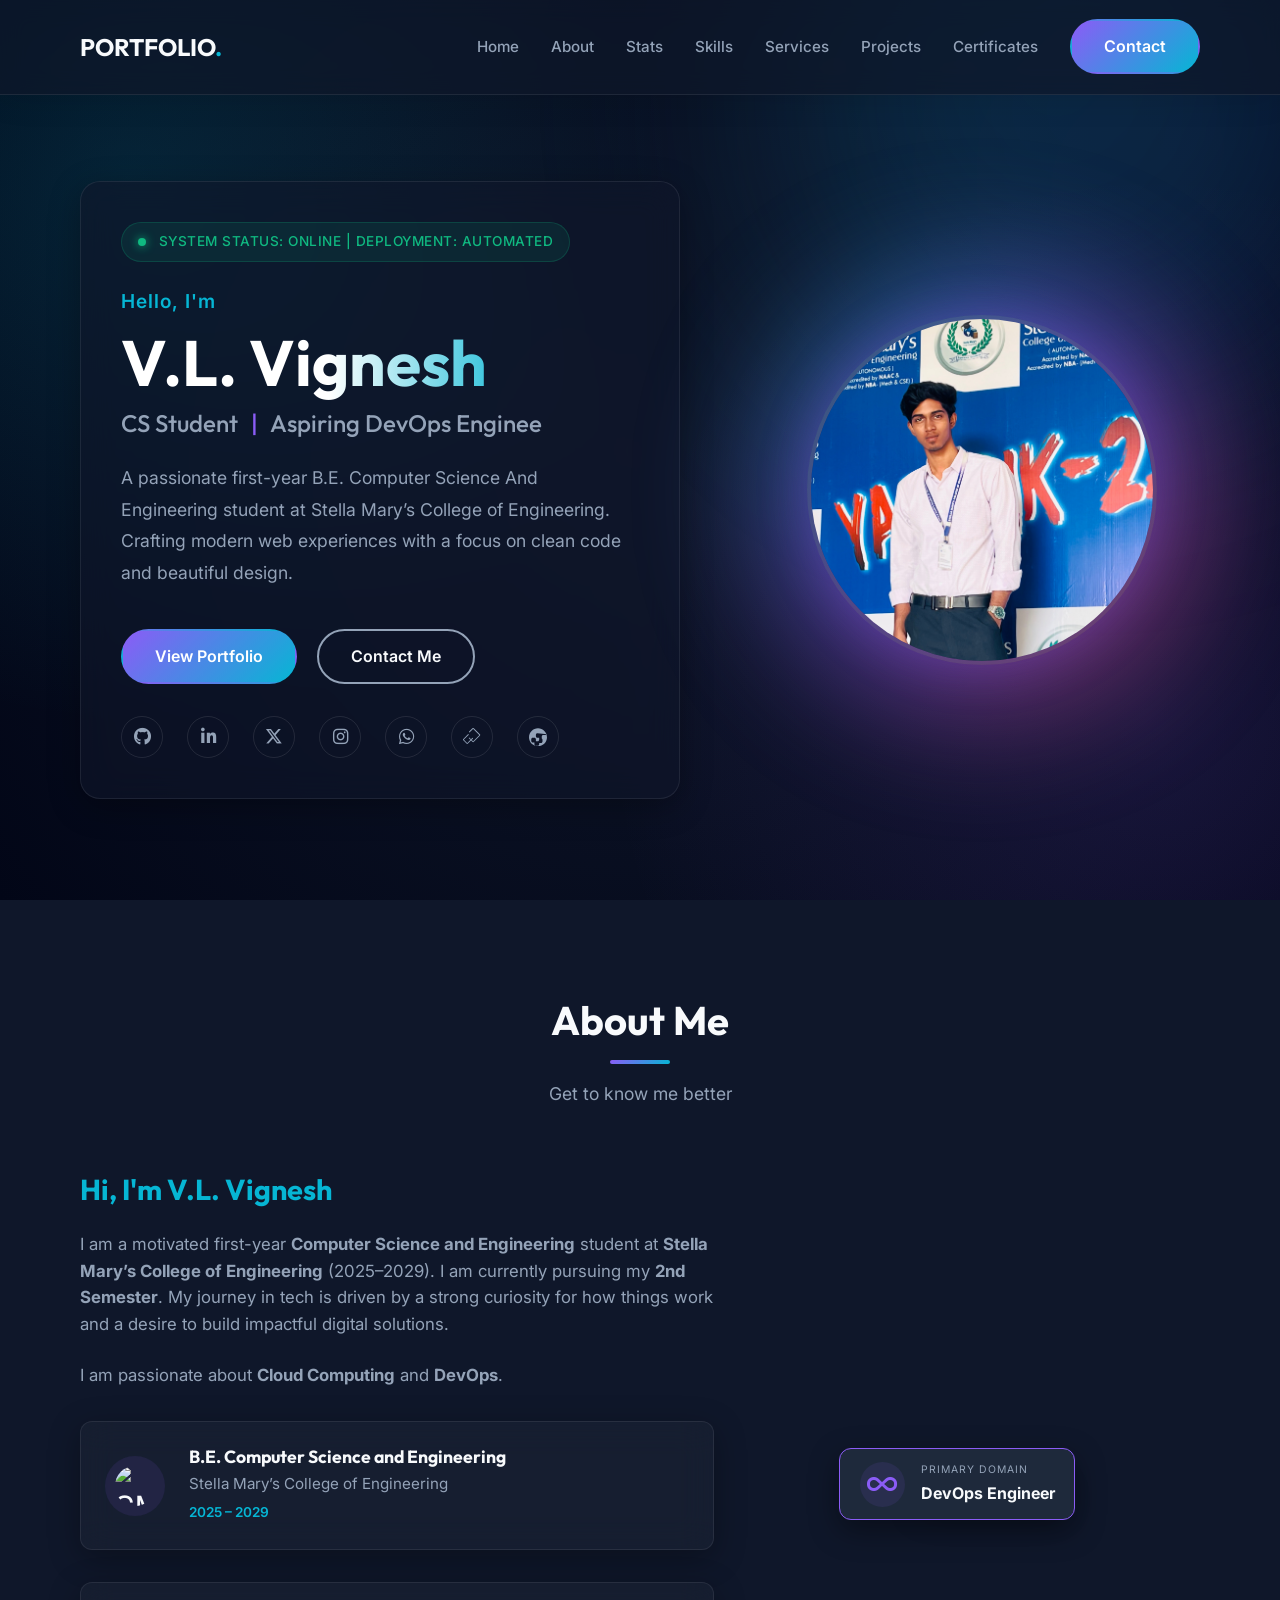
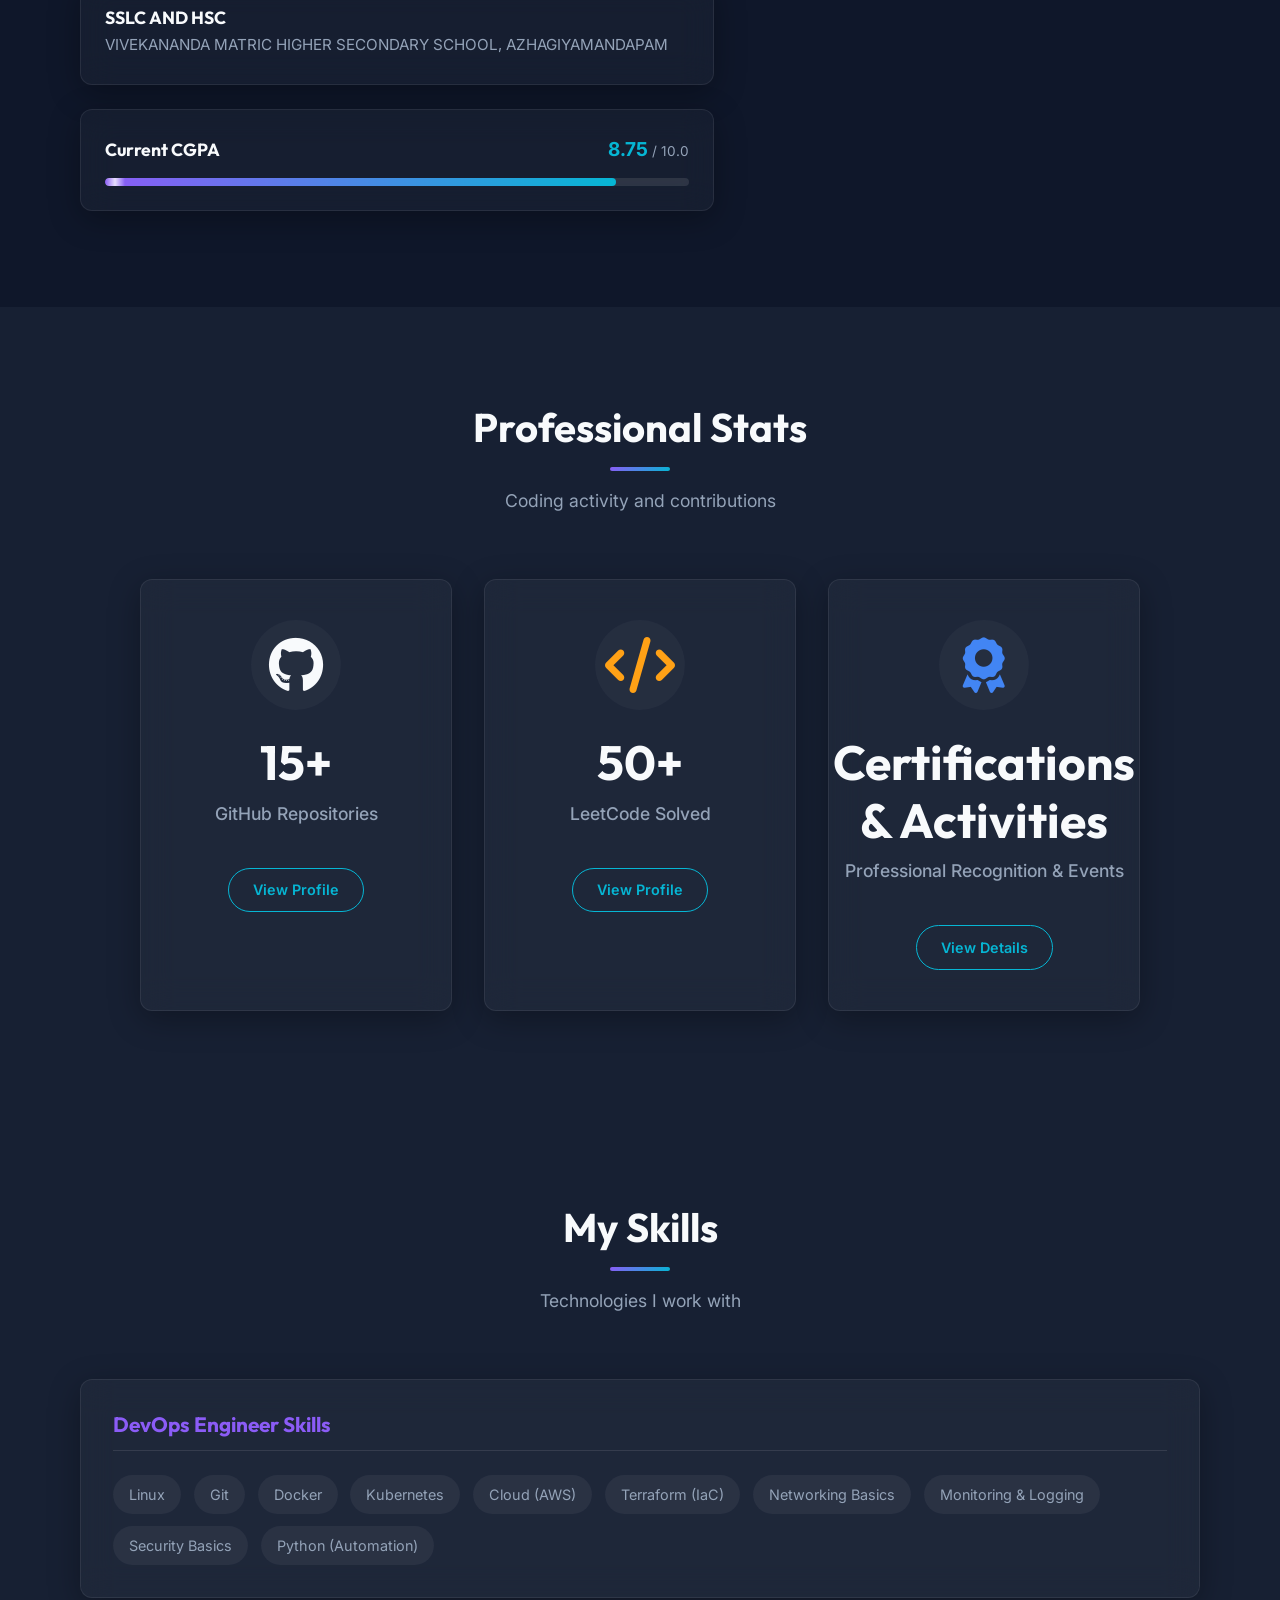
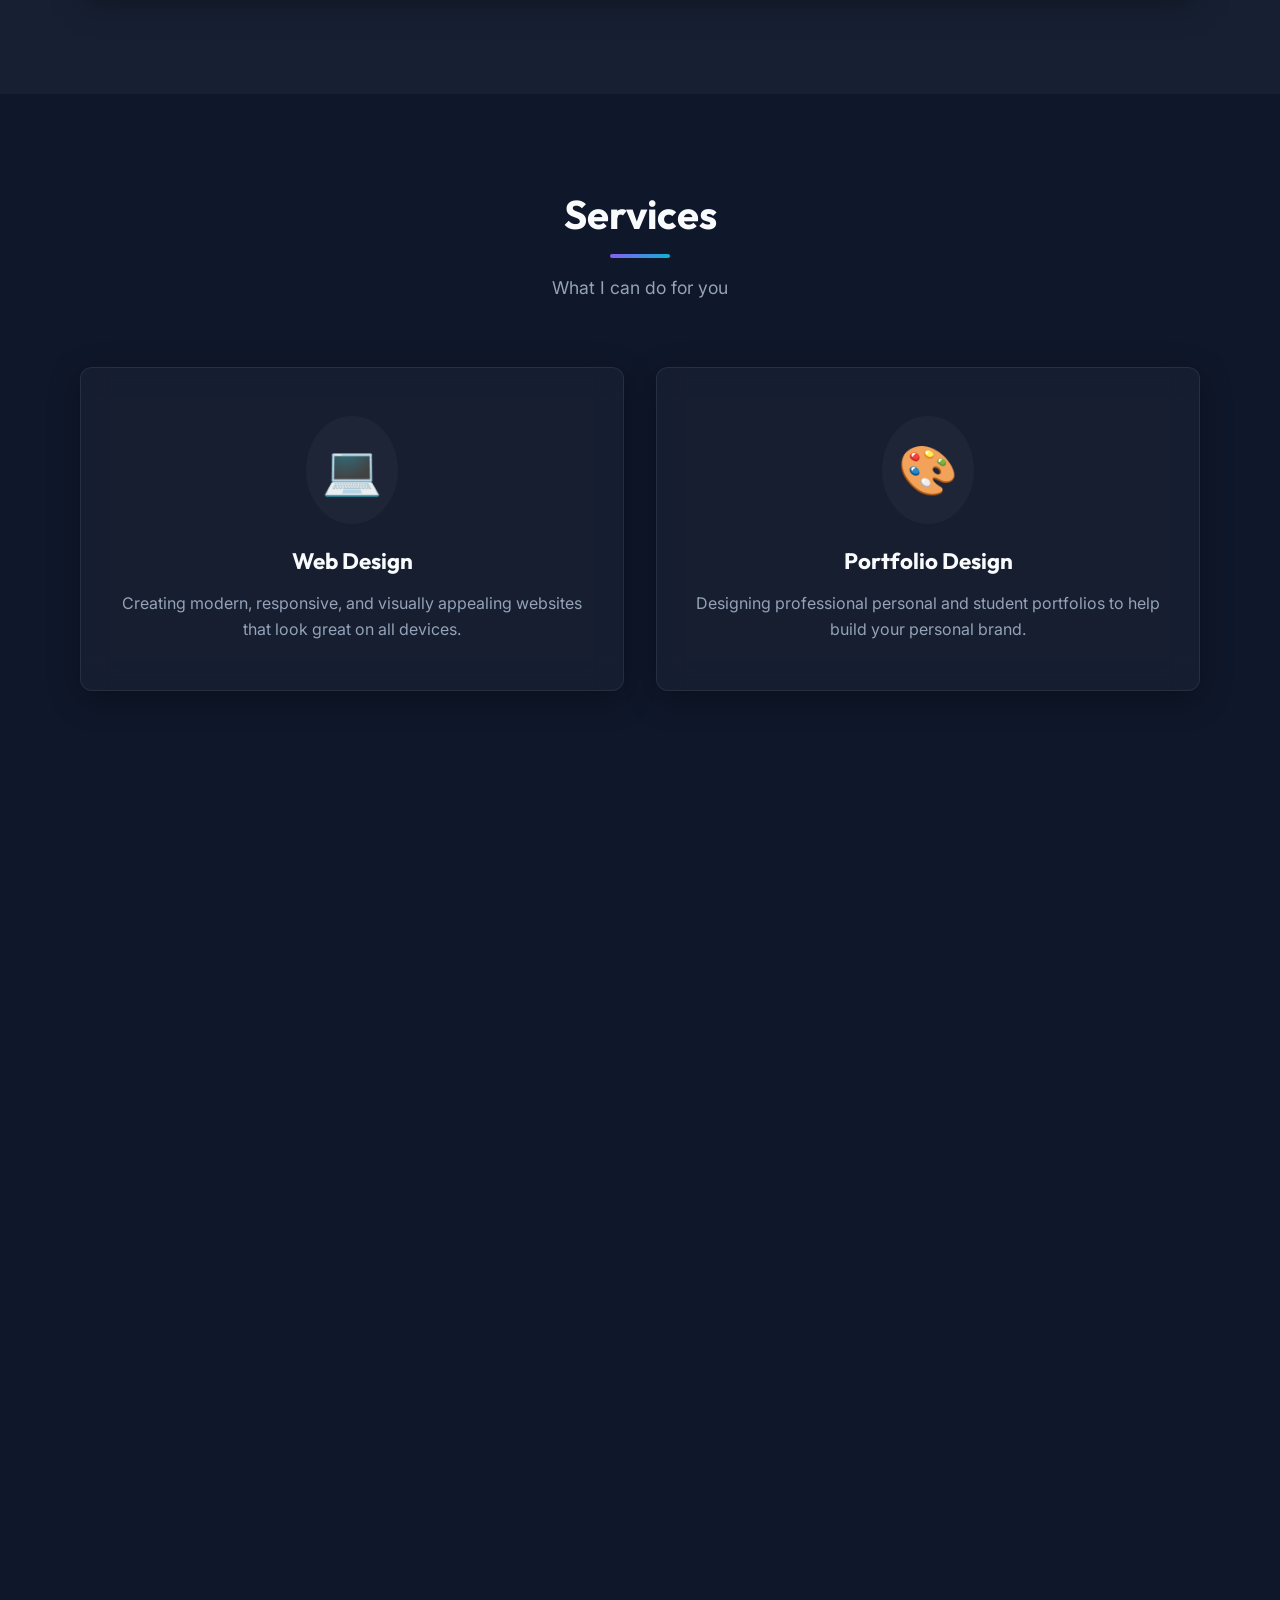
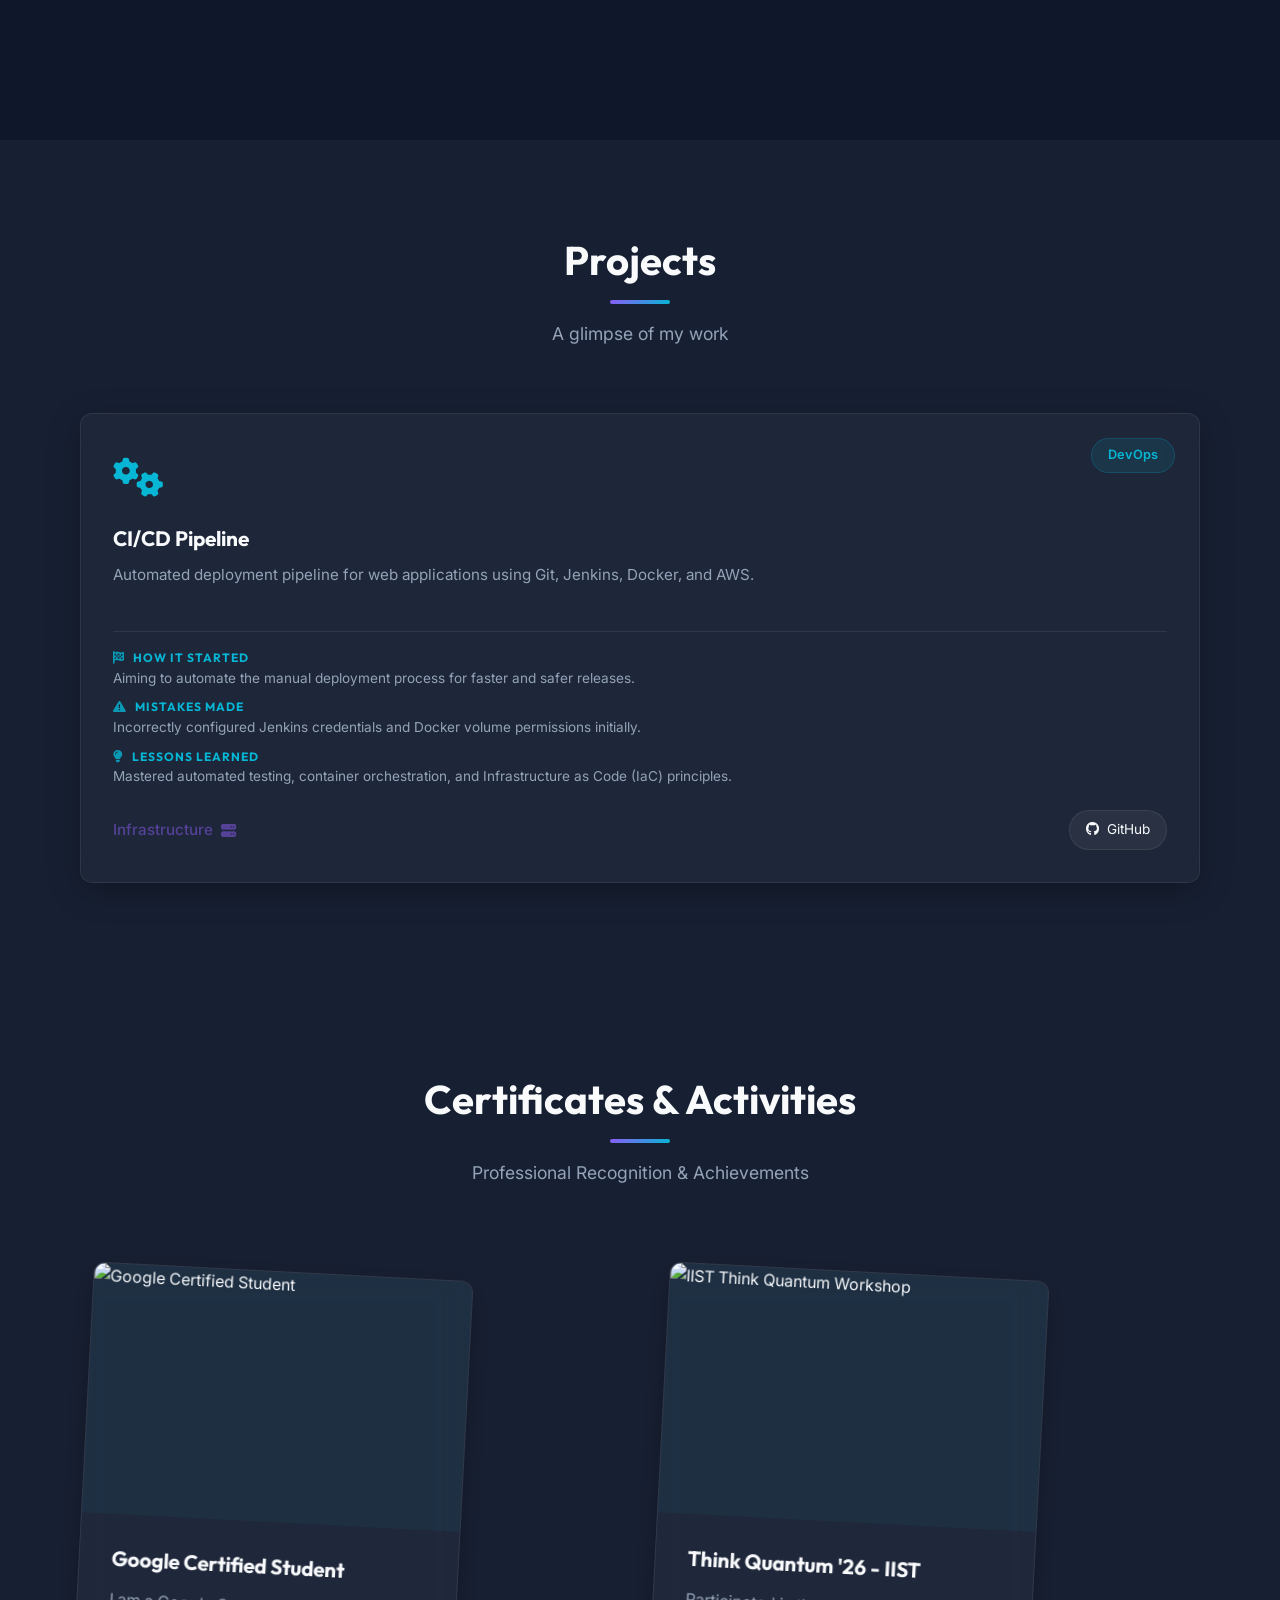
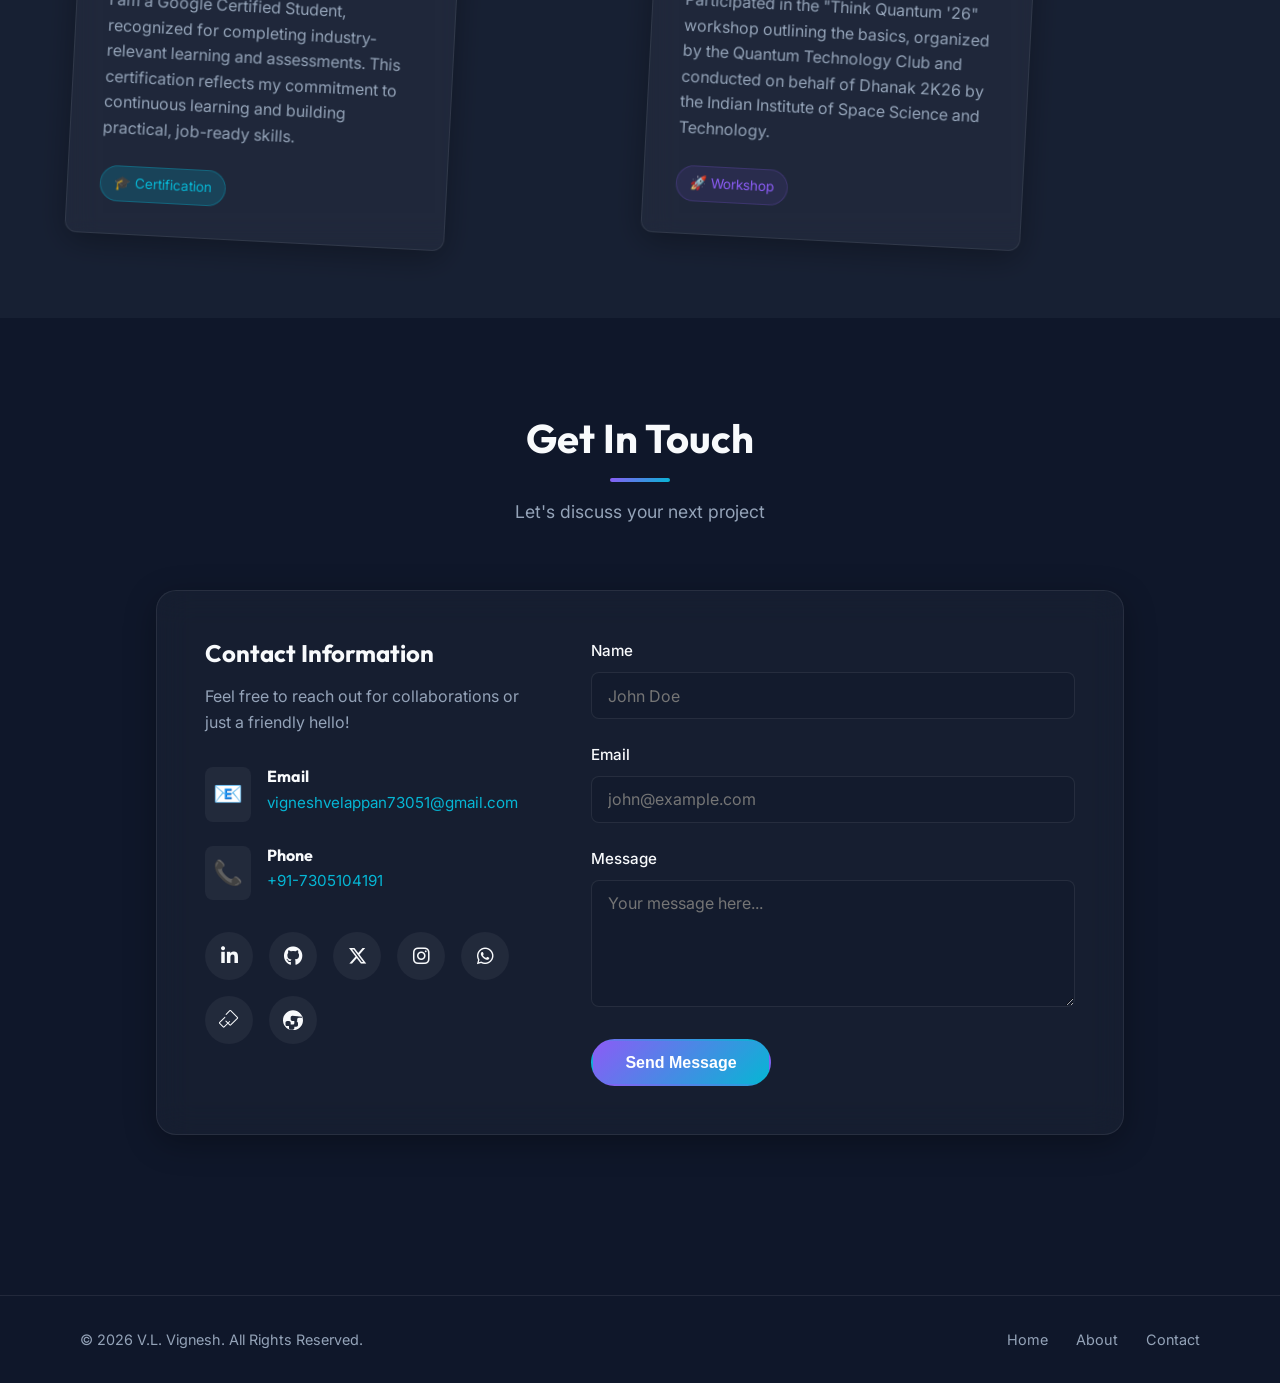
==== commit 0758b460: "refactor: Move `reveal` class from `image-container` to `about-content`." ====
--- a/index.html
+++ b/index.html
@@ -148,7 +148,7 @@
                     <p class="section-subtitle">Get to know me better</p>
                 </div>
 
-                <div class="about-content">
+                <div class="about-content reveal">
                     <div class="about-text">
                         <h3>Hi, I'm V.L. Vignesh</h3>
                         <p>
@@ -199,7 +199,7 @@
                     </div>
 
                     <div class="about-image">
-                        <div class="image-container reveal">
+                        <div class="image-container">
                             <img src="https://i.postimg.cc/HL4gHYDW/image-2-1024x536-1.webp" alt="Vignesh DevOps"
                                 class="featured-about-img">
                             <div class="devops-domain-badge">
--- a/css/style.css
+++ b/css/style.css
@@ -769,6 +769,90 @@
     background: rgba(255, 255, 255, 0.05);
     transform: translateY(-5px);
     border-color: var(--accent-secondary);
+}
+
+/* About Image & DevOps Domain styles */
+.about-image {
+    position: relative;
+    display: flex;
+    justify-content: center;
+    align-items: center;
+}
+
+.image-container {
+    position: relative;
+    max-width: 100%;
+}
+
+.featured-about-img {
+    width: 100%;
+    border-radius: var(--border-radius);
+    box-shadow: var(--glass-shadow);
+    border: 1px solid var(--glass-border);
+    transition: var(--transition);
+}
+
+.featured-about-img:hover {
+    transform: scale(1.02);
+    border-color: var(--accent-secondary);
+}
+
+.devops-domain-badge {
+    position: absolute;
+    bottom: -15px;
+    right: -15px;
+    background: var(--card-bg);
+    padding: 0.8rem 1.2rem;
+    border-radius: 12px;
+    display: flex;
+    align-items: center;
+    gap: 1rem;
+    box-shadow: 0 10px 30px rgba(0, 0, 0, 0.4);
+    border: 1px solid var(--accent-primary);
+    z-index: 5;
+    animation: floating-badge 3s infinite alternate ease-in-out;
+}
+
+.devops-logo-animation {
+    background: rgba(139, 92, 246, 0.1);
+    width: 45px;
+    height: 45px;
+    display: flex;
+    align-items: center;
+    justify-content: center;
+    border-radius: 50%;
+}
+
+.devops-logo-animation i {
+    font-size: 1.5rem;
+    color: var(--accent-primary);
+    animation: pulse-logo 2s infinite ease-in-out;
+}
+
+.devops-text .label {
+    display: block;
+    font-size: 0.65rem;
+    text-transform: uppercase;
+    color: var(--text-secondary);
+    letter-spacing: 1px;
+    margin-bottom: 2px;
+}
+
+.devops-text .domain {
+    font-weight: 700;
+    color: var(--text-primary);
+    font-size: 1rem;
+    white-space: nowrap;
+}
+
+@keyframes pulse-logo {
+    0%, 100% { transform: scale(1); opacity: 1; }
+    50% { transform: scale(1.2); opacity: 0.8; }
+}
+
+@keyframes floating-badge {
+    from { transform: translateY(0); }
+    to { transform: translateY(-10px); }
 }
 
 .cgpa-header {
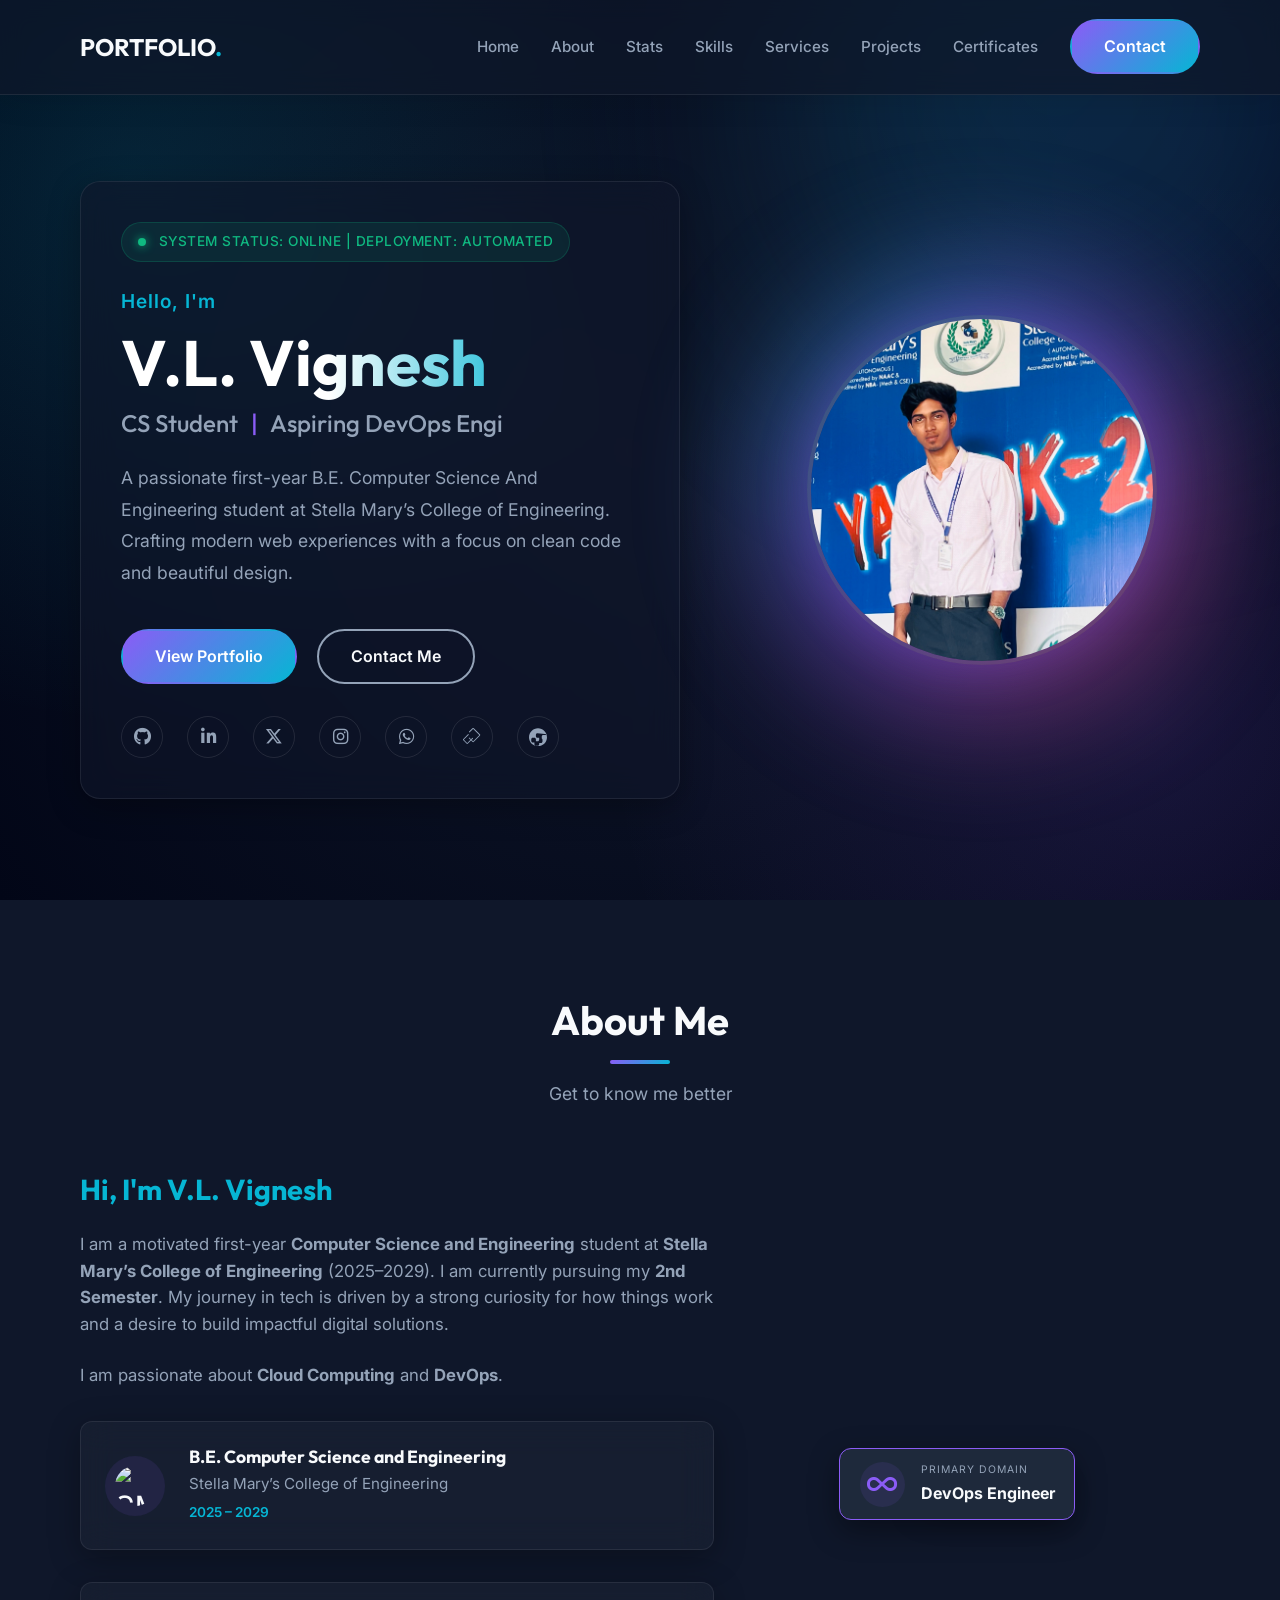
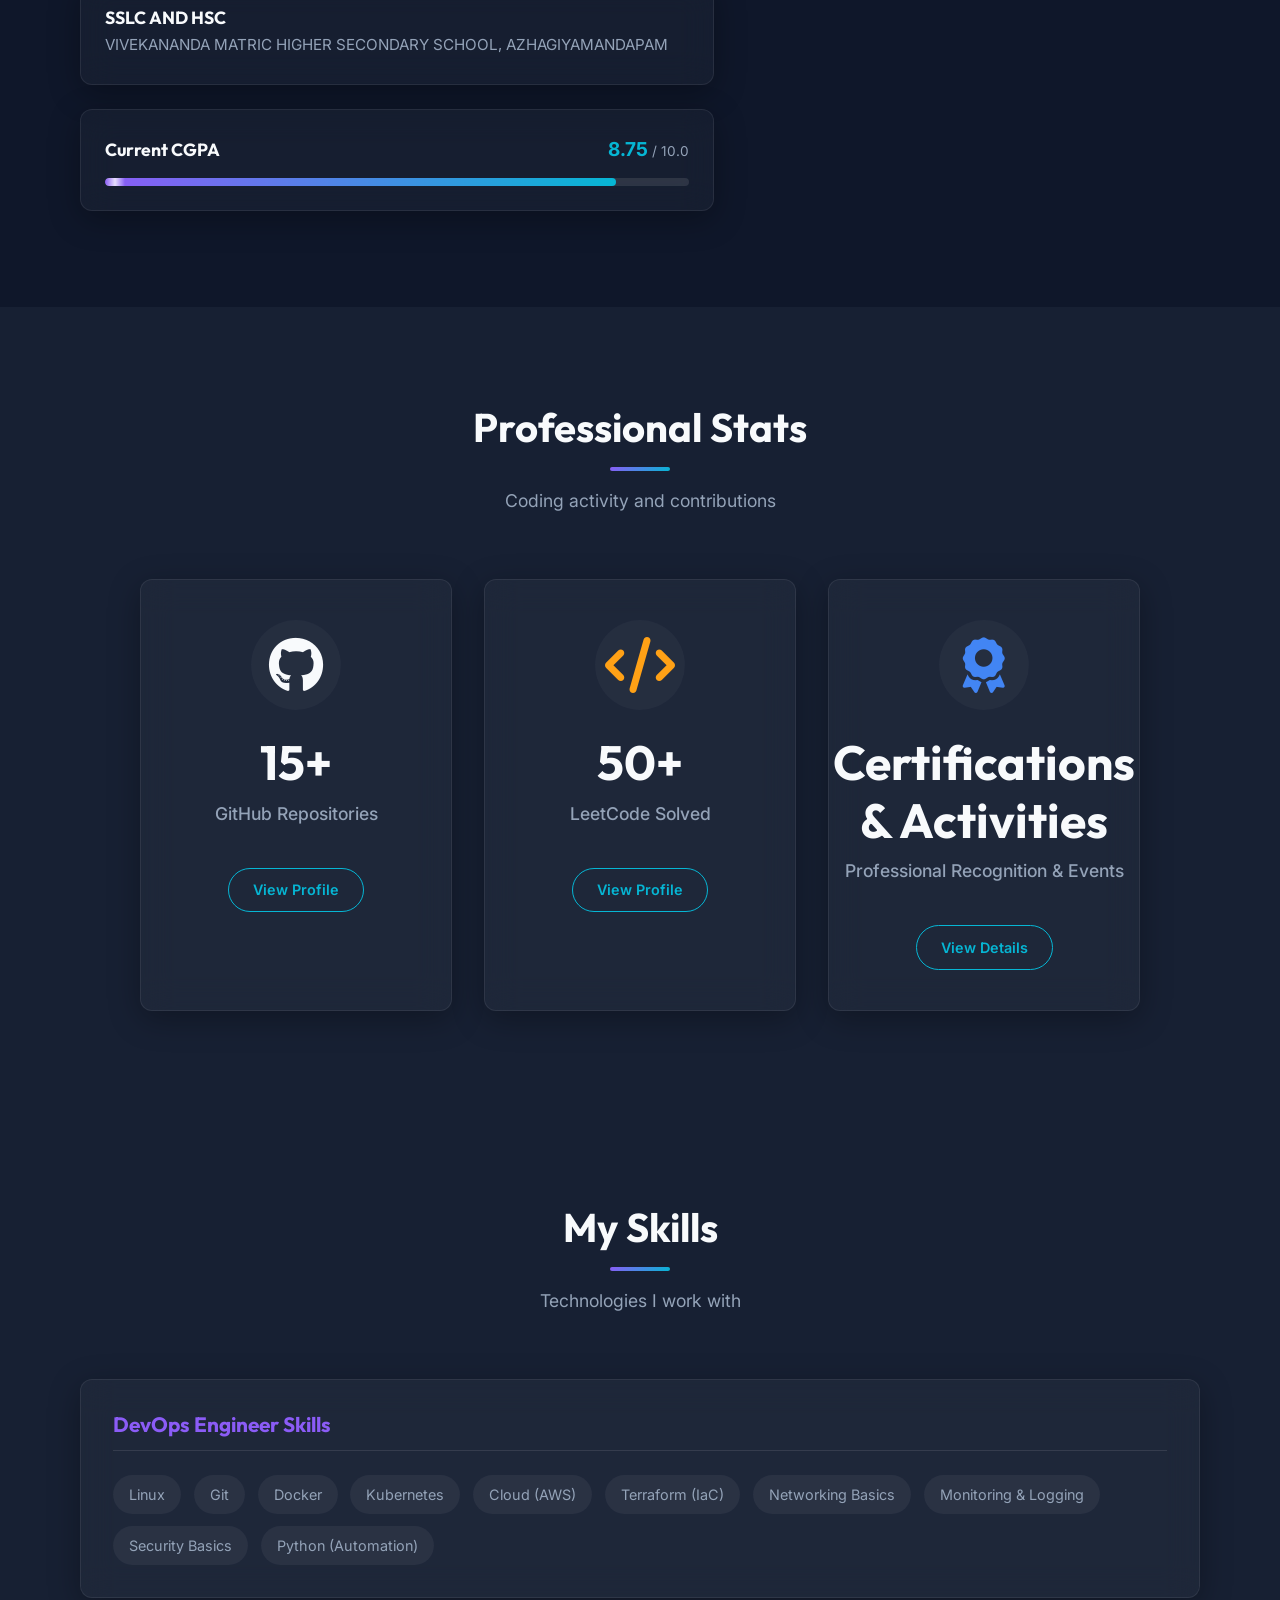
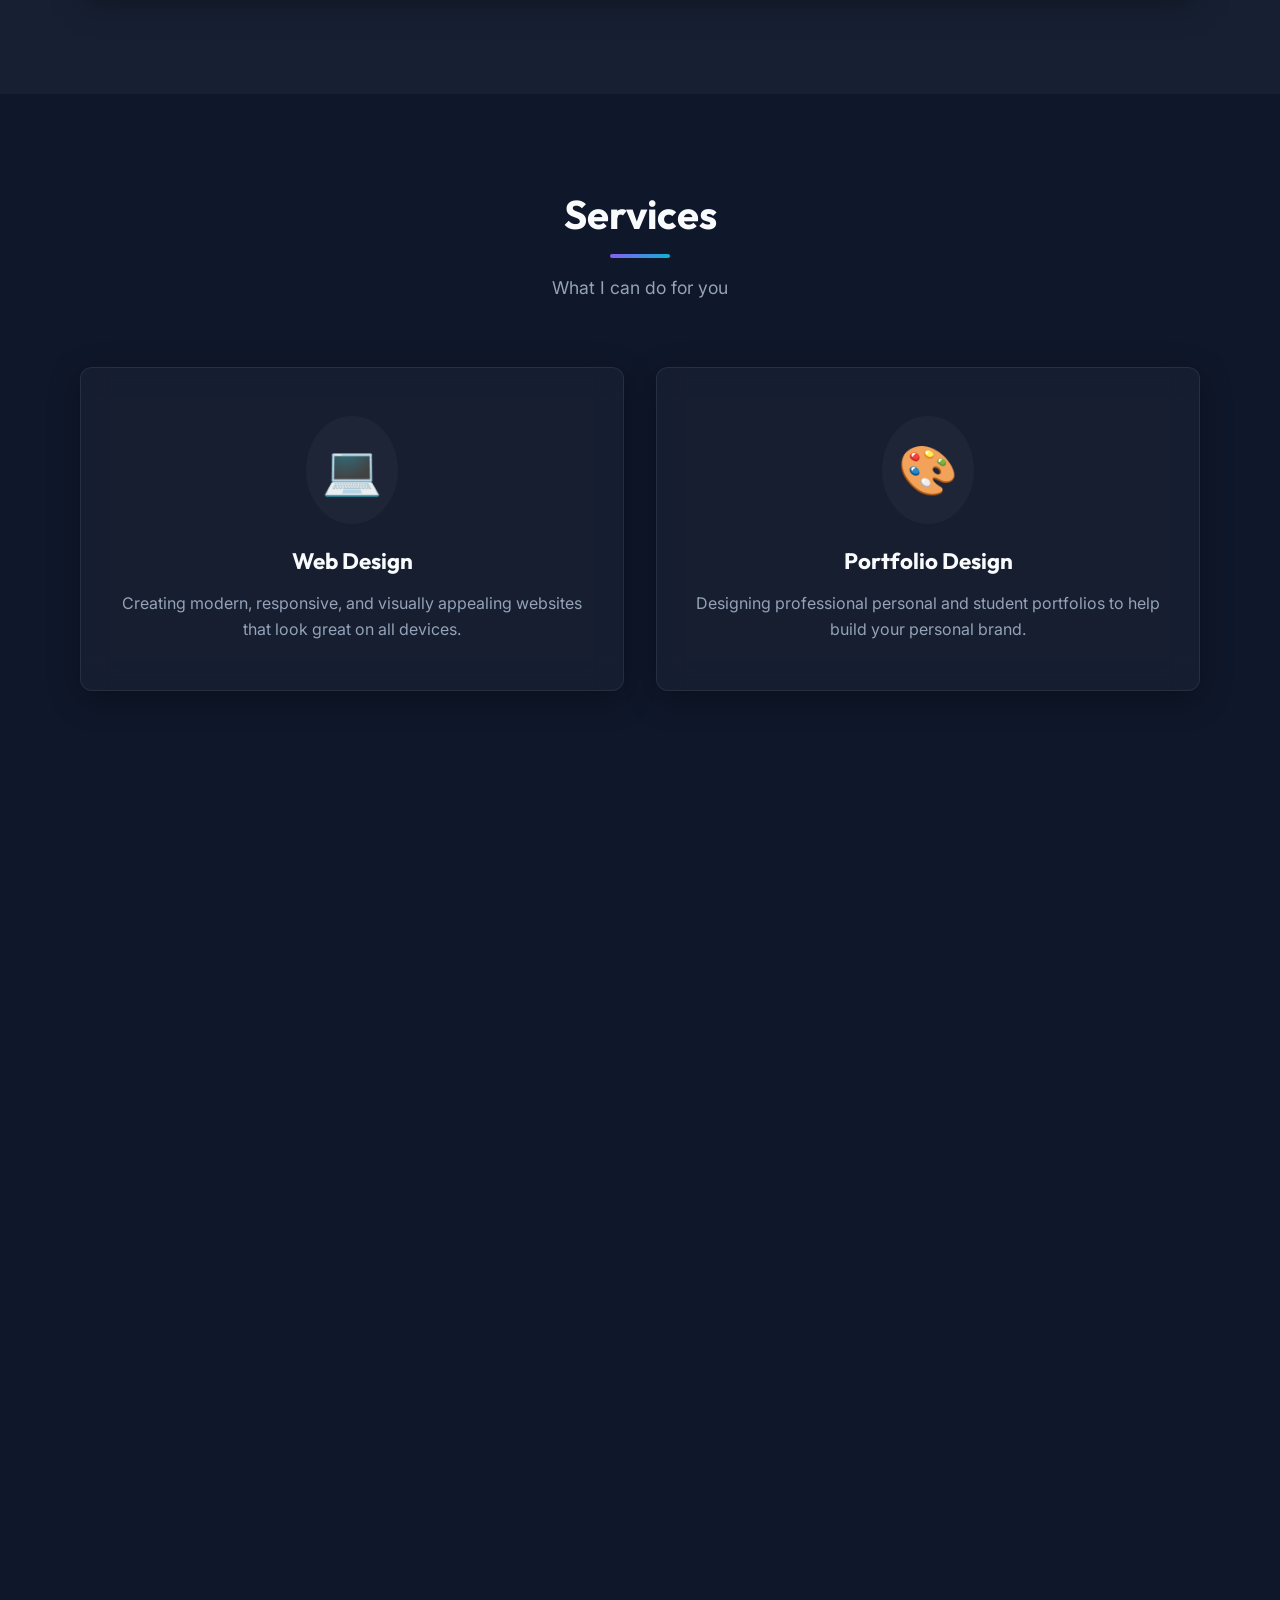
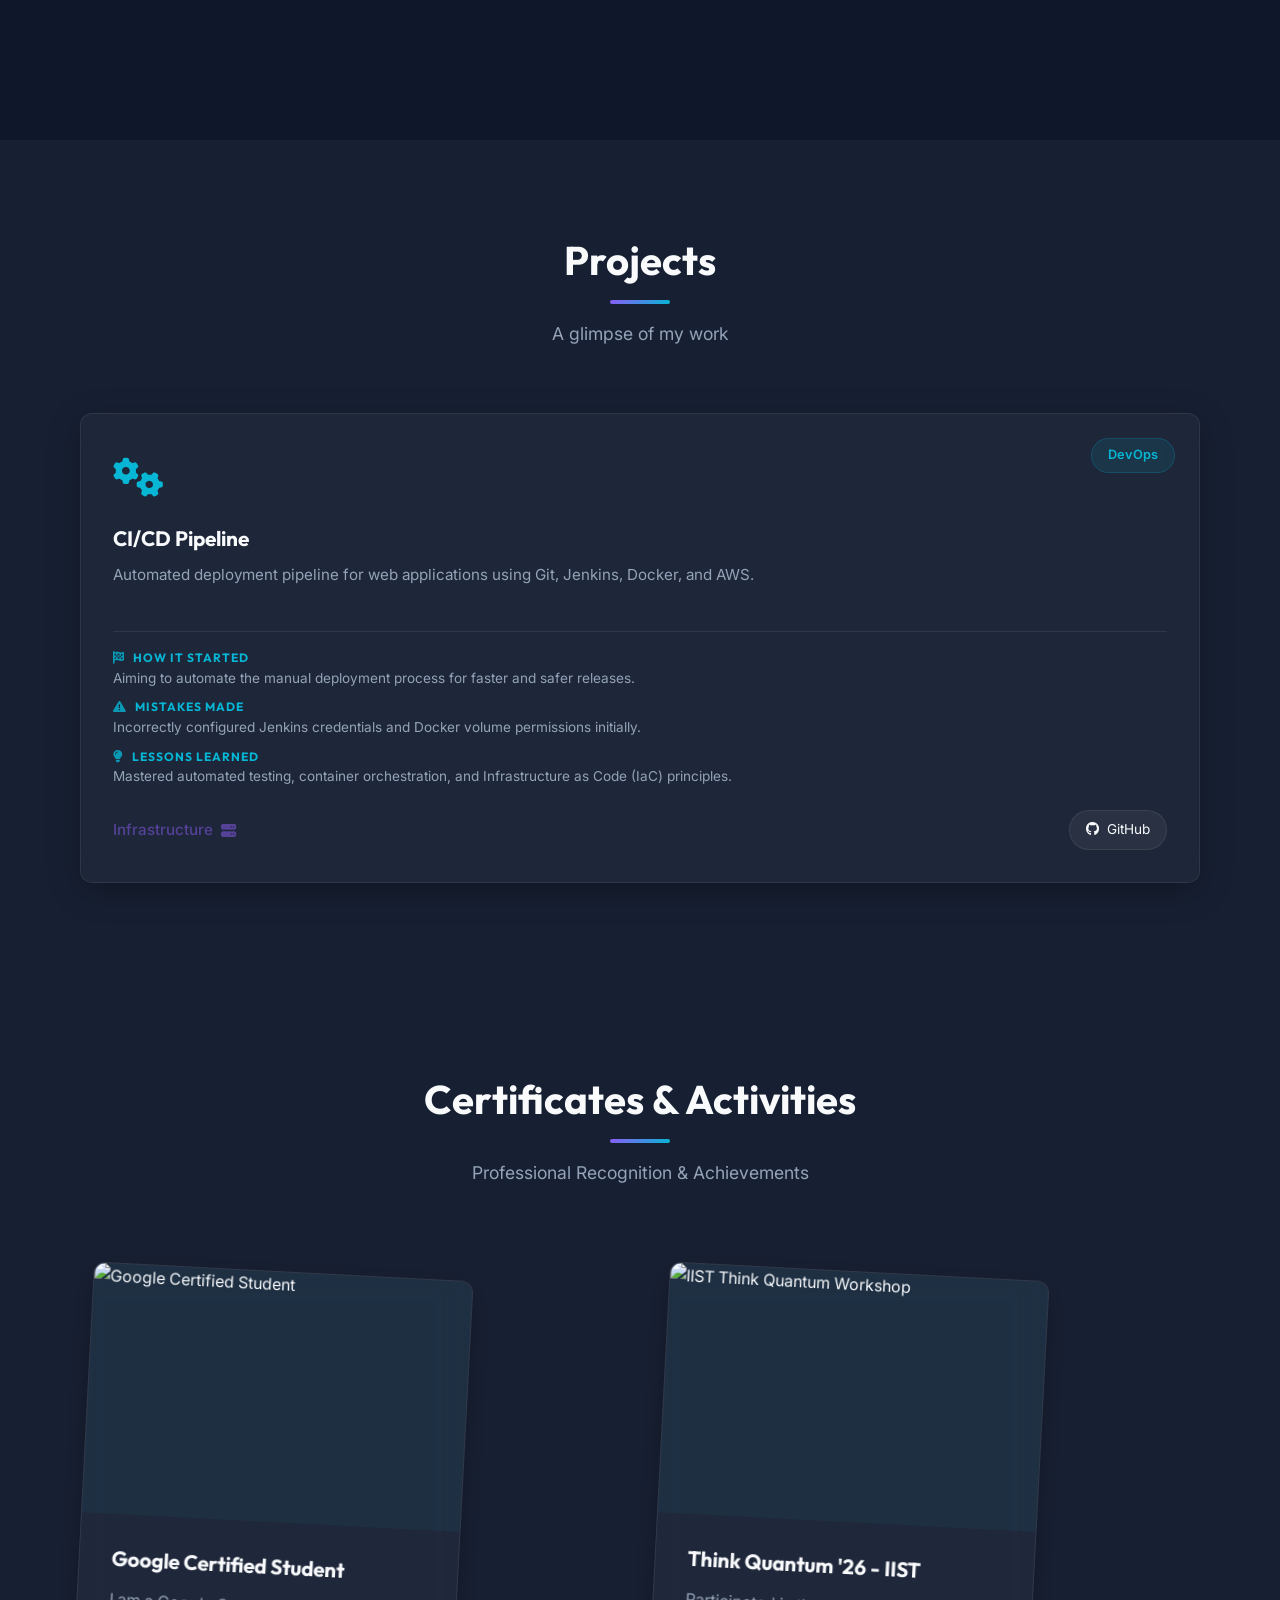
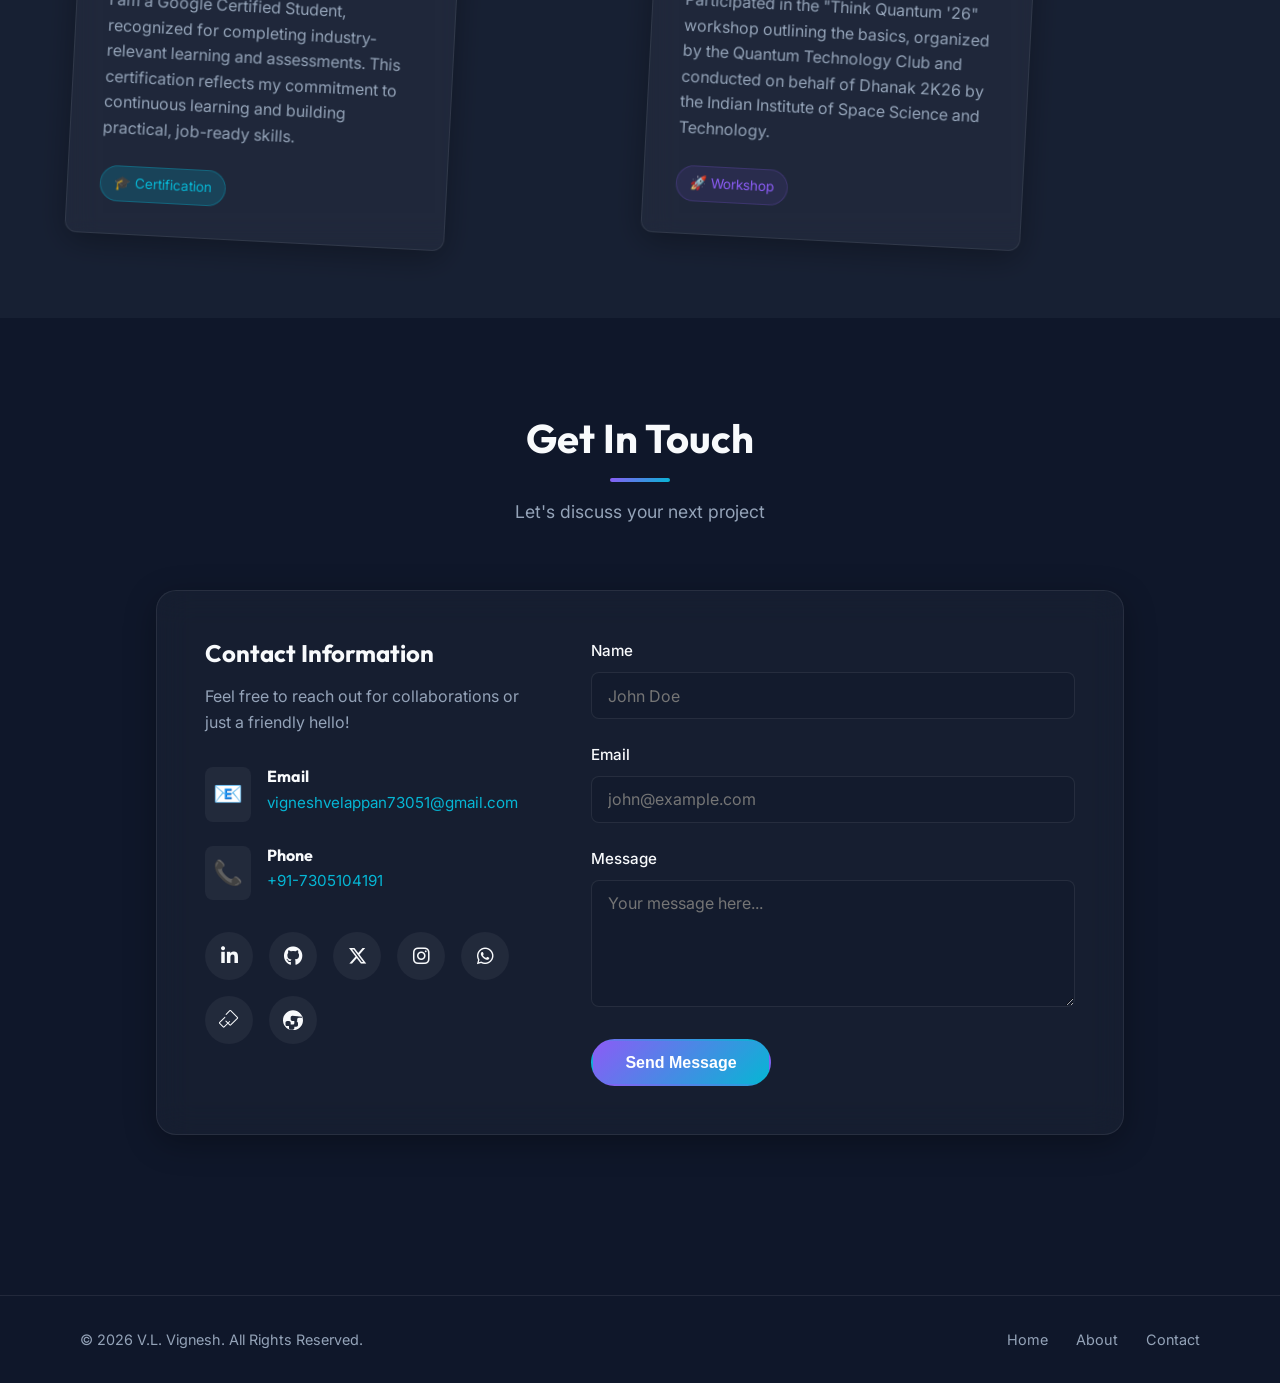
==== commit 4a74120b: "commit last changes" ====
--- a/index.html
+++ b/index.html
@@ -21,7 +21,7 @@
 </head>
 
 <body>
-    <!-- Modern Tech Loader -->
+    <!-- Modern -->
     <div id="loader-overlay" class="loader-overlay">
         <div class="particle-background" id="particle-canvas"></div>
 
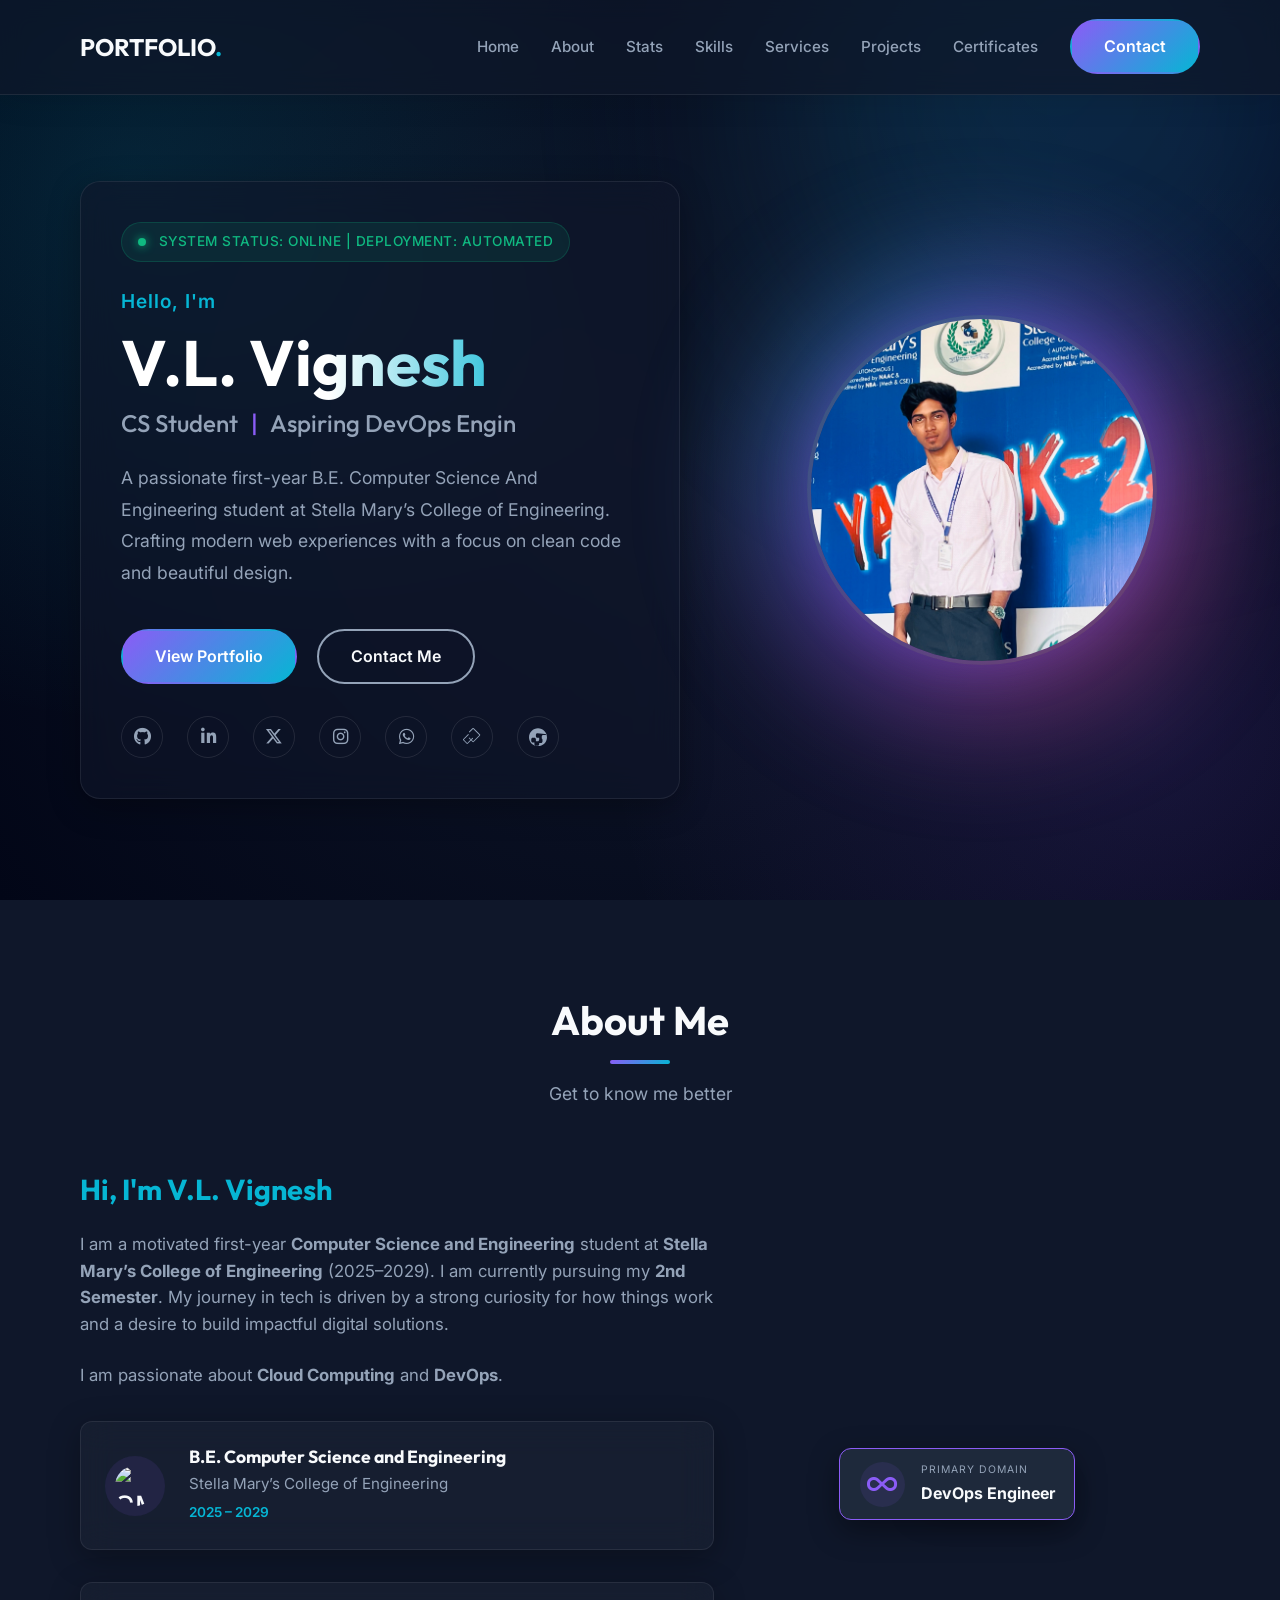
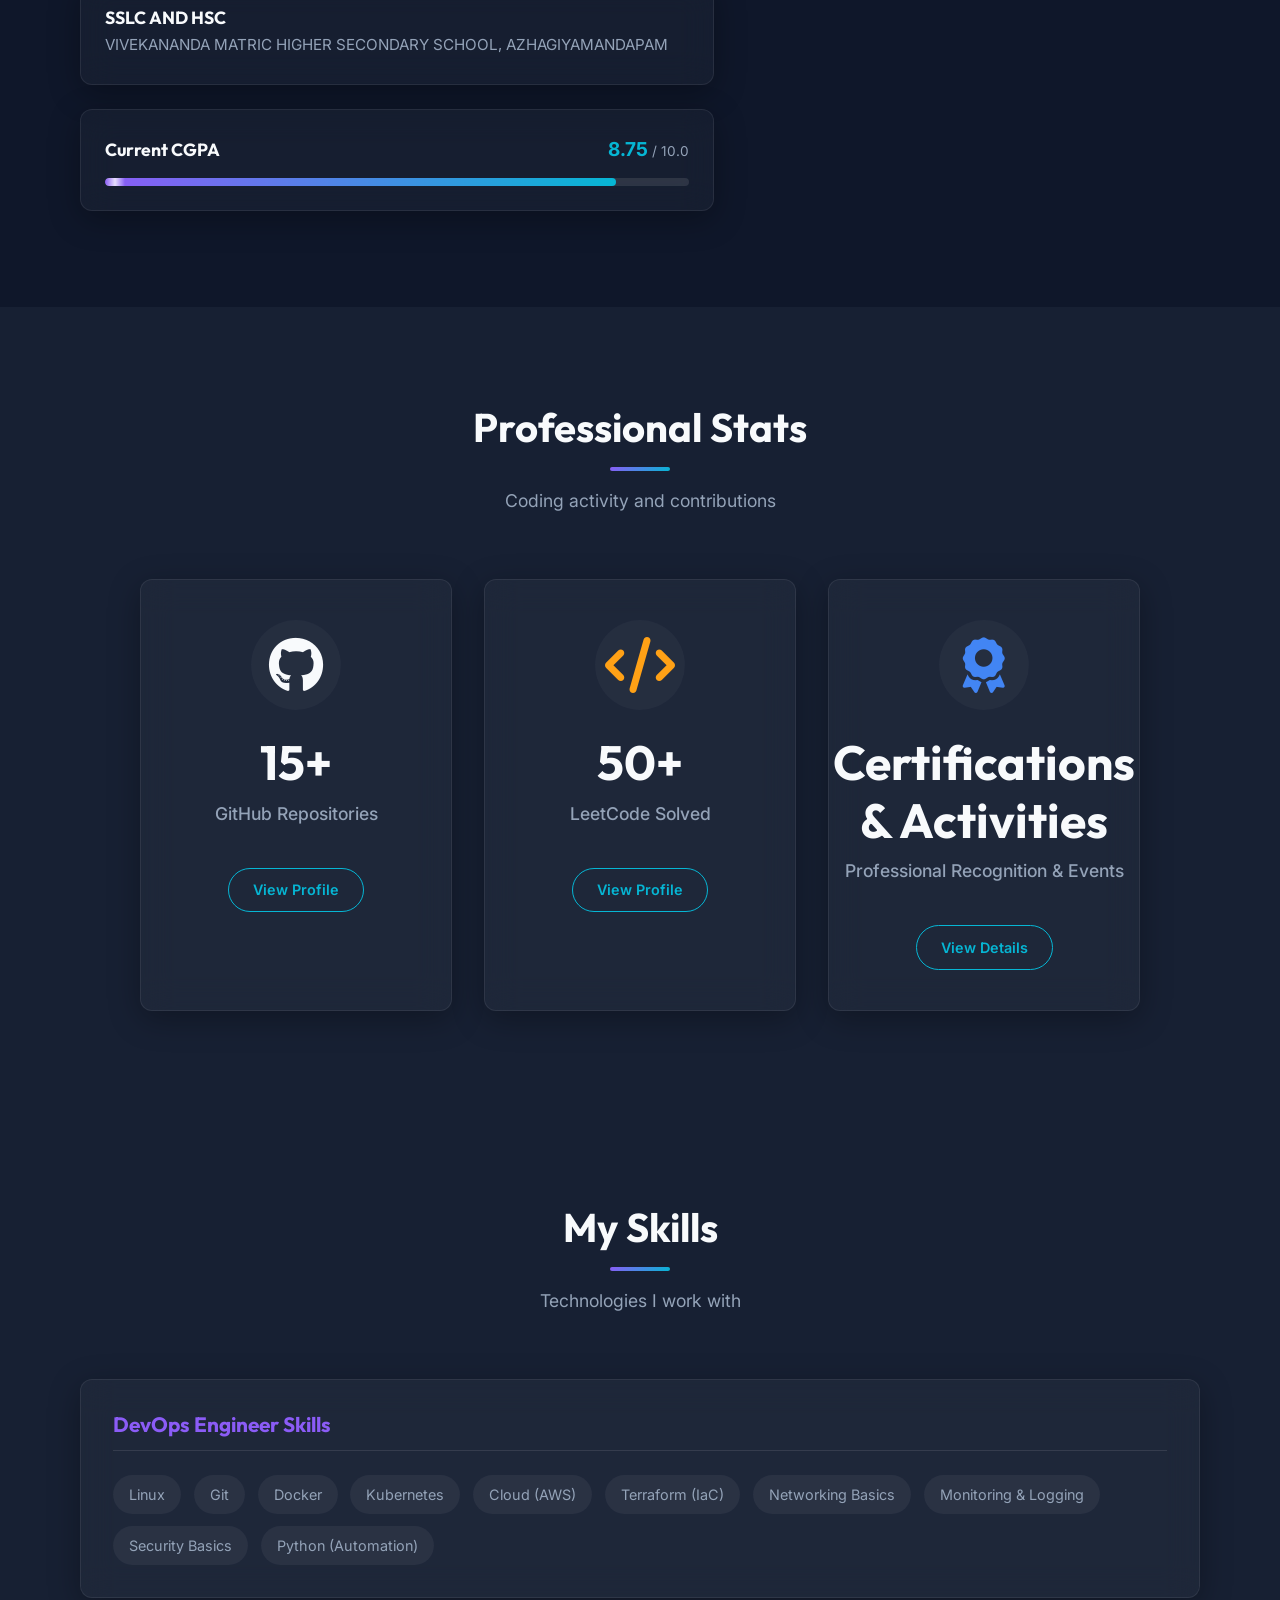
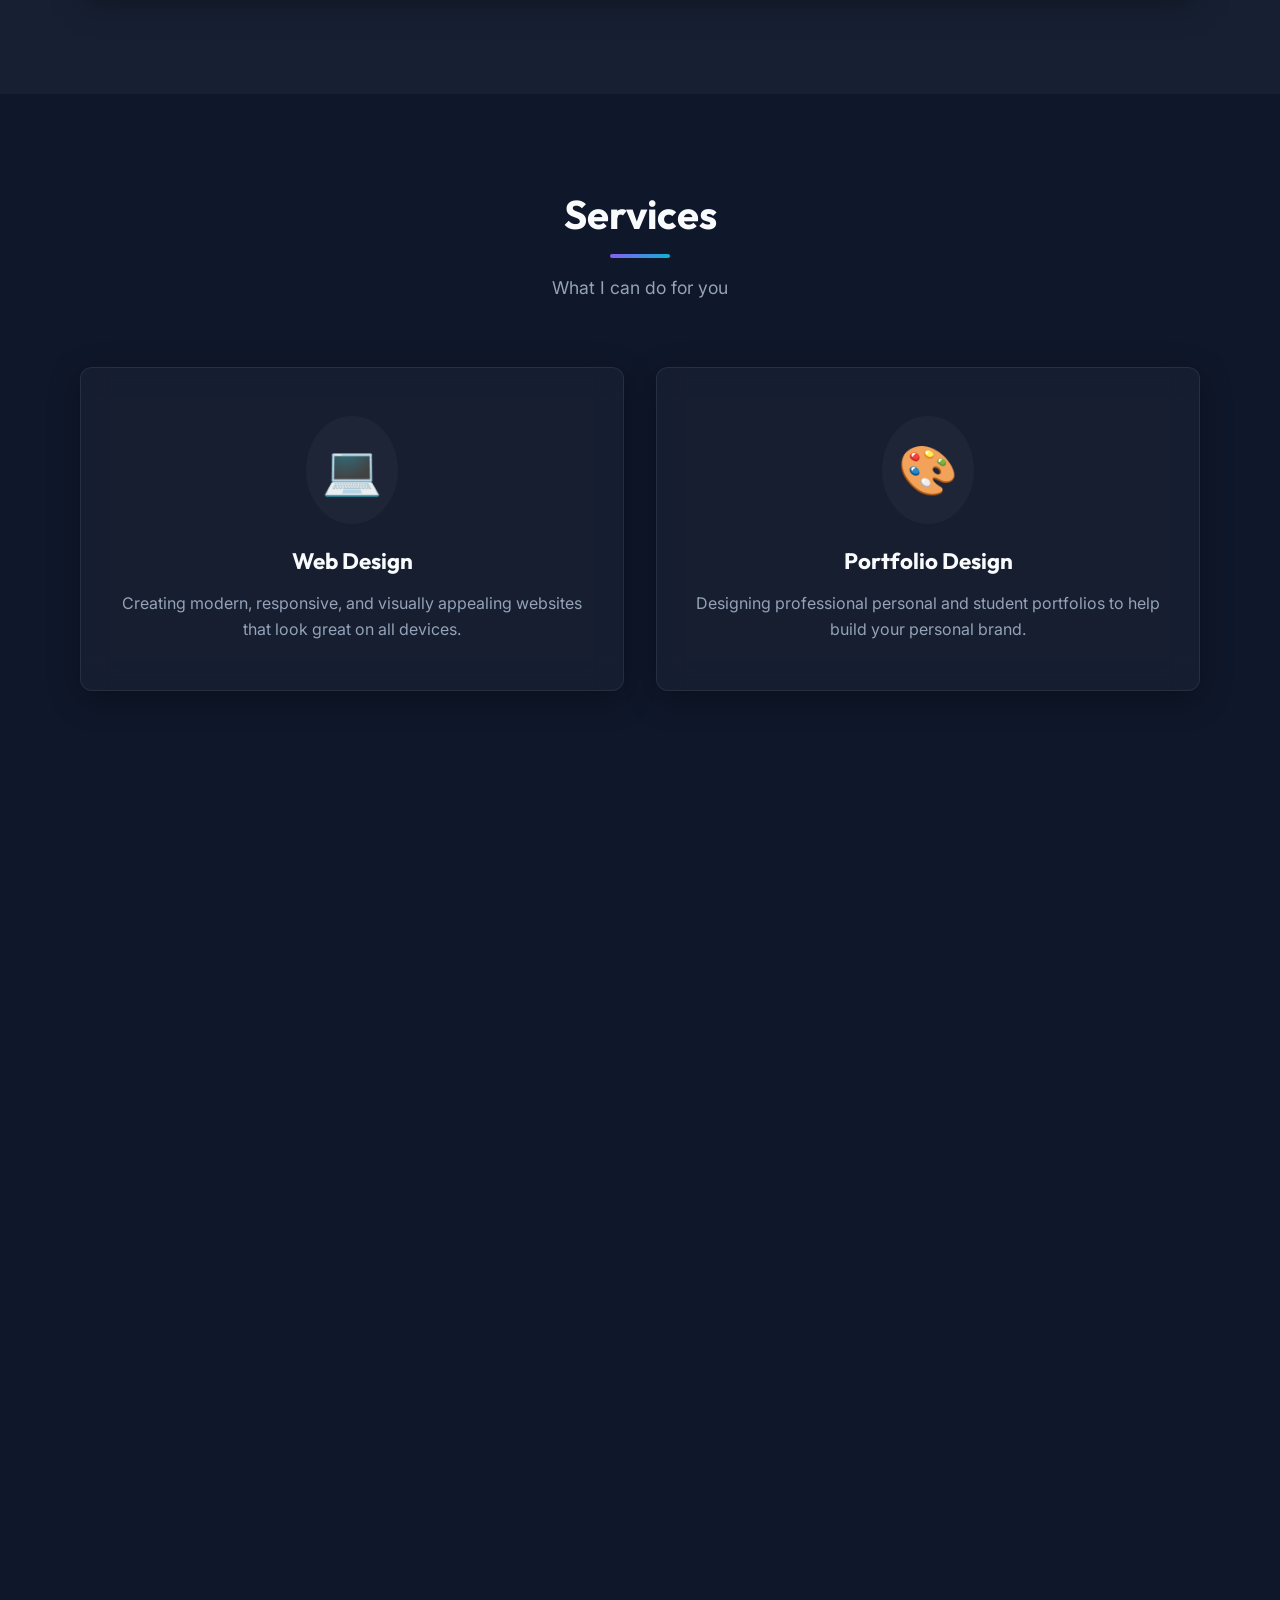
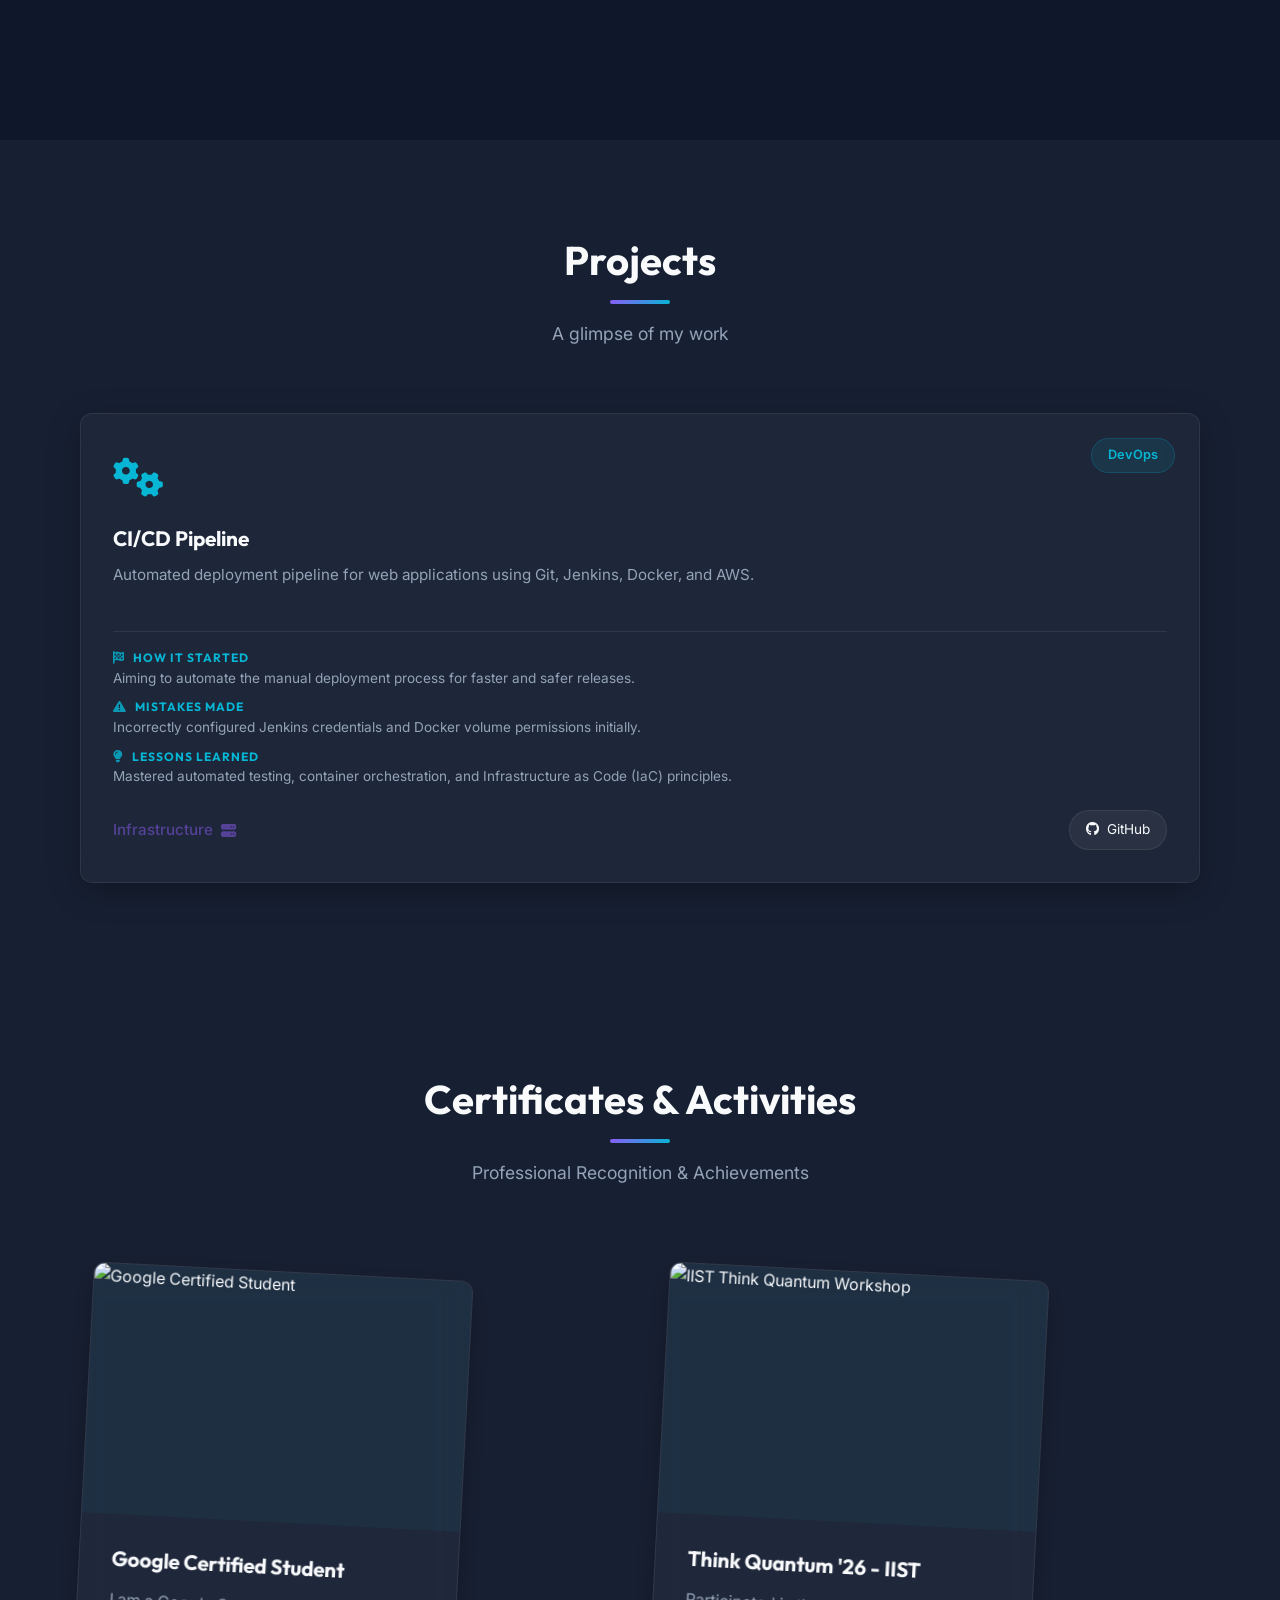
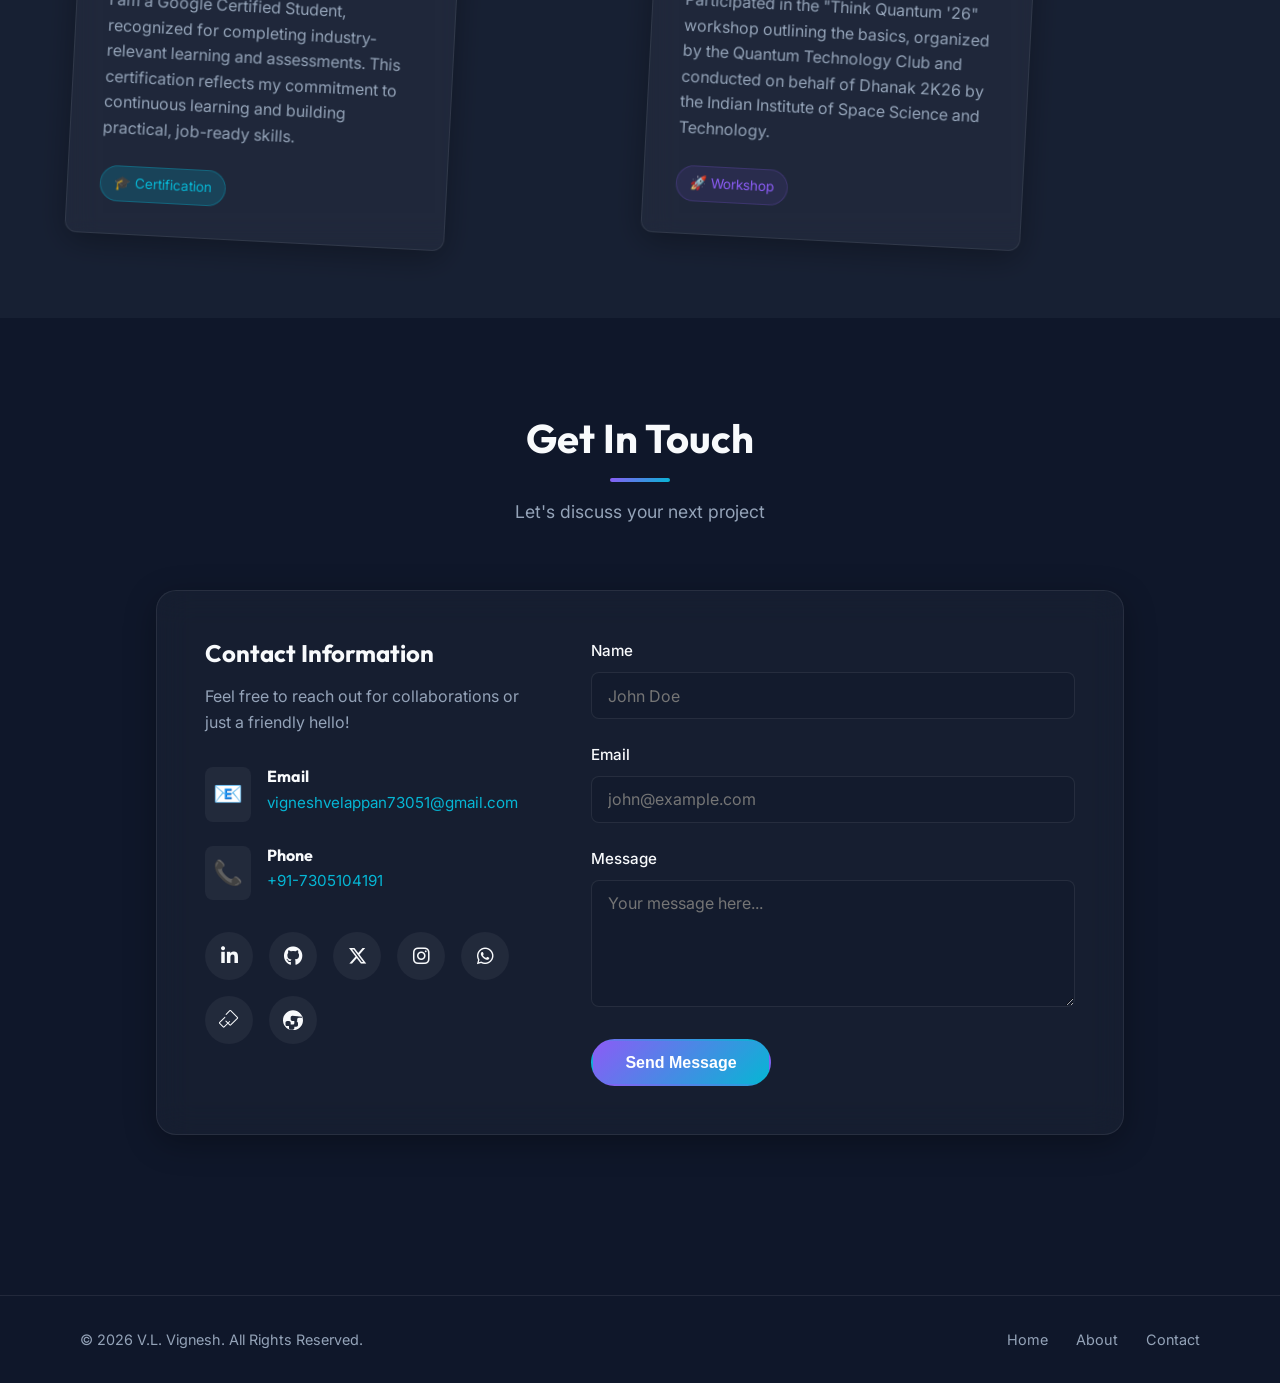
==== commit e30dad84: "Initial commit" ====
--- a/index.html
+++ b/index.html
@@ -7,7 +7,7 @@
     <meta name="viewport" content="width=device-width, initial-scale=1.0, maximum-scale=1.0, user-scalable=no">
     <title>VIGNESH V L | CS Student & DevOps Engineer</title>
     <meta name="description"
-        content="Portfolio of V.L. Vignesh, a First-Year Computer Science Student and Aspiring DevOps Engineer.">
+        content="Portfolio of Vignesh, a First-Year Computer Science Student and Aspiring DevOps Engineer.">
     <!-- Google Fonts -->
     <link rel="preconnect" href="https://fonts.googleapis.com">
     <link rel="preconnect" href="https://fonts.gstatic.com" crossorigin>
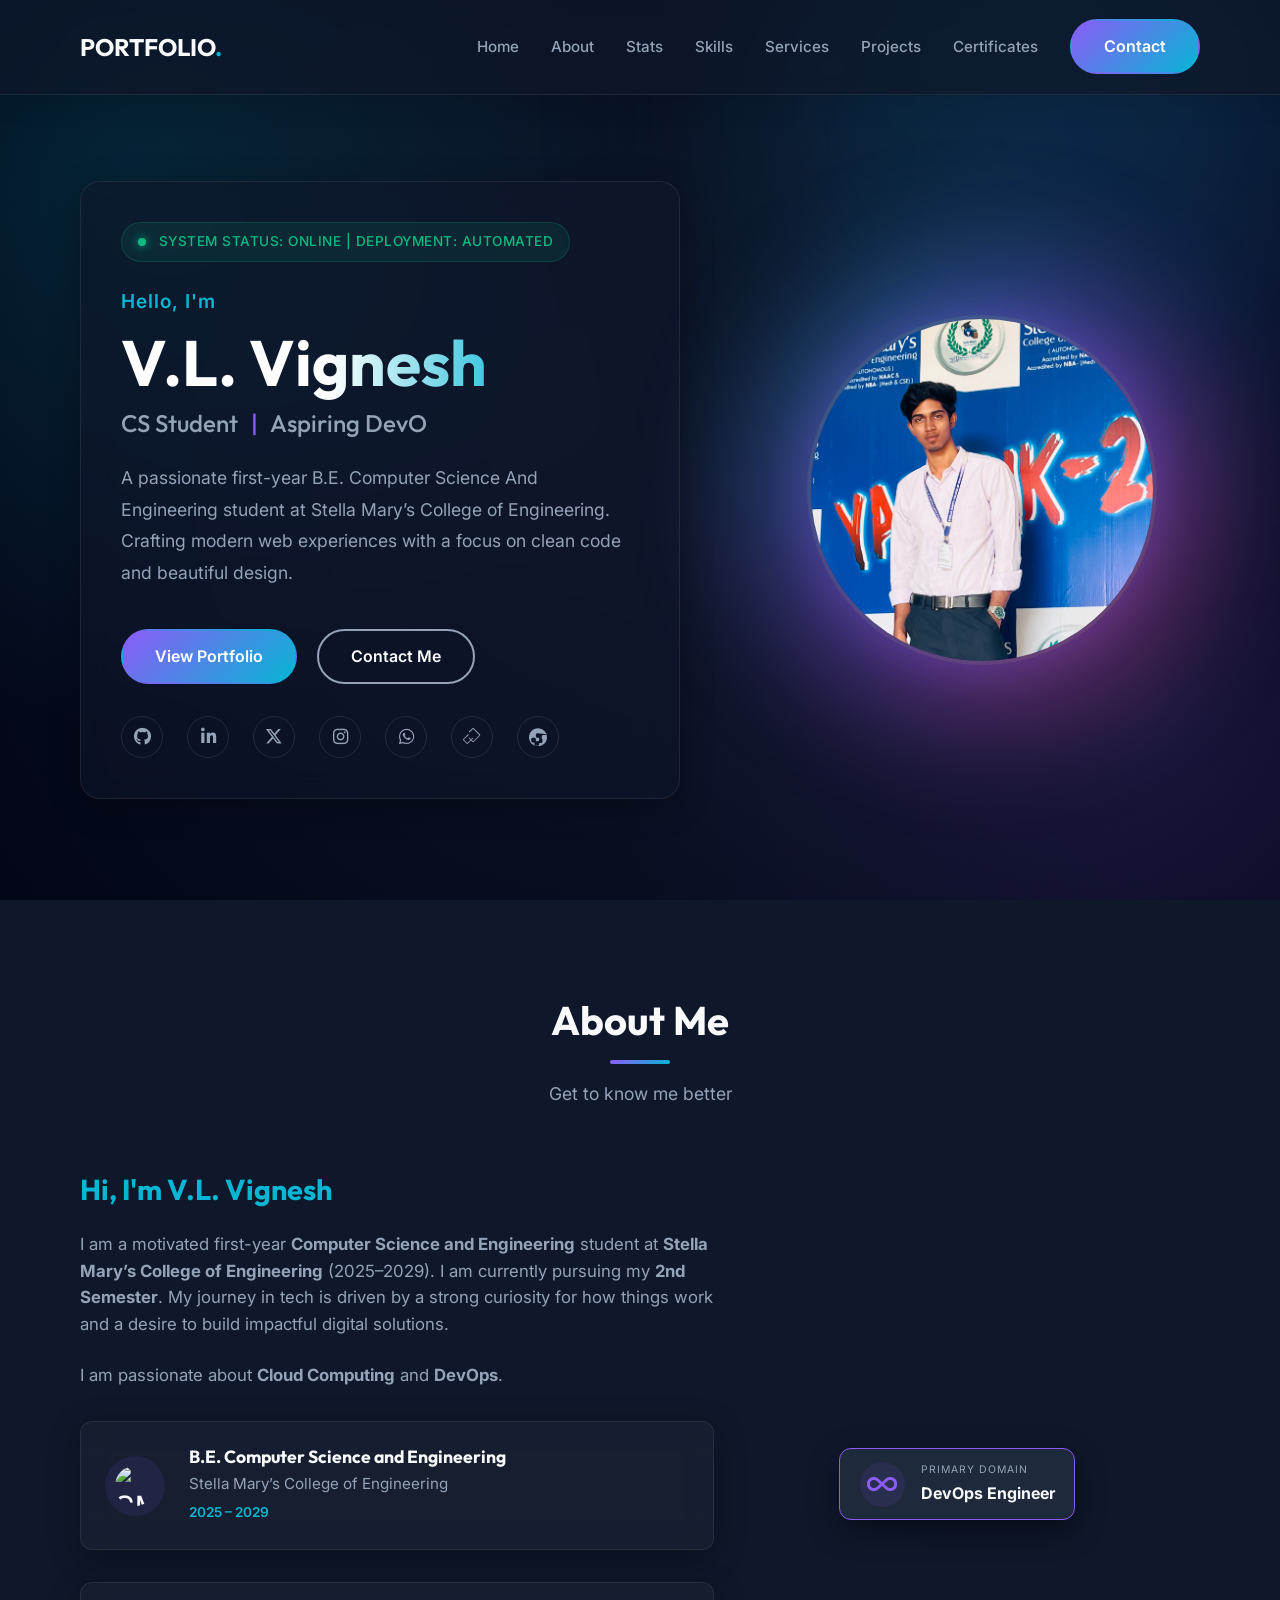
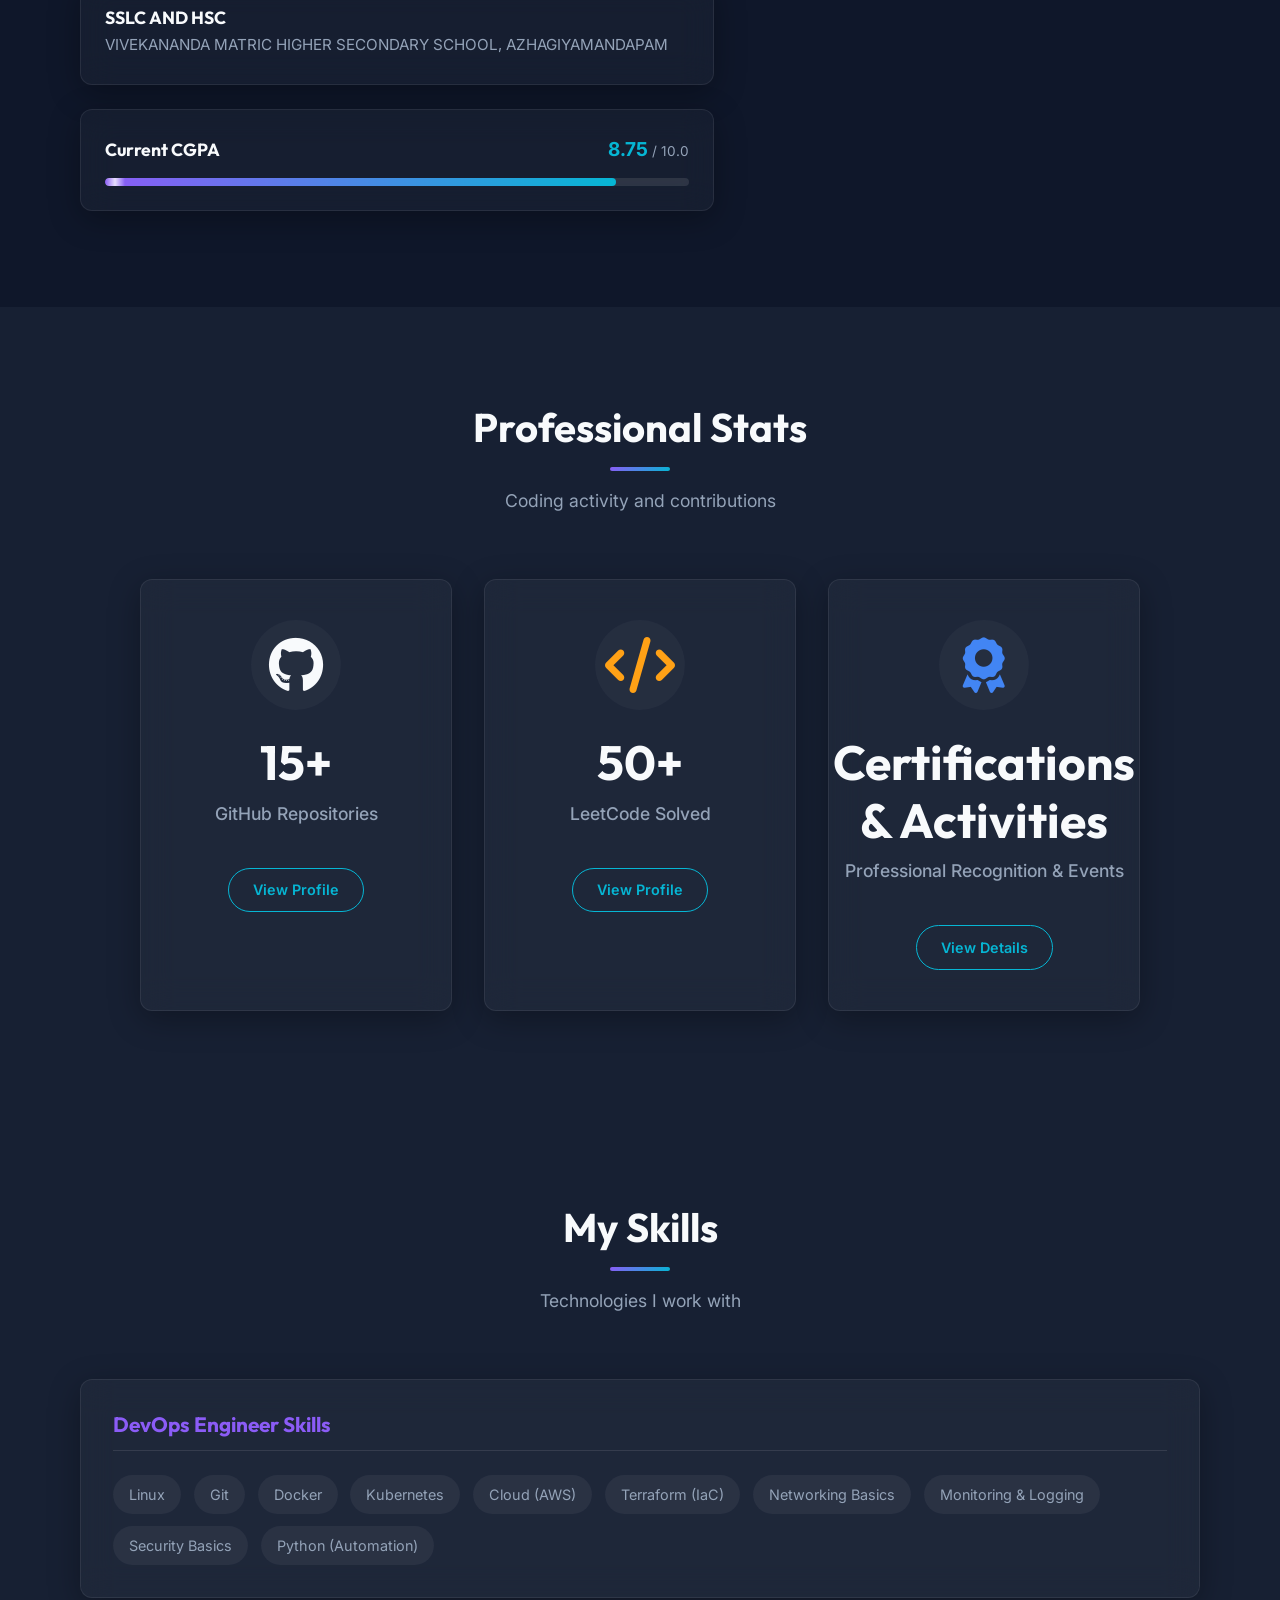
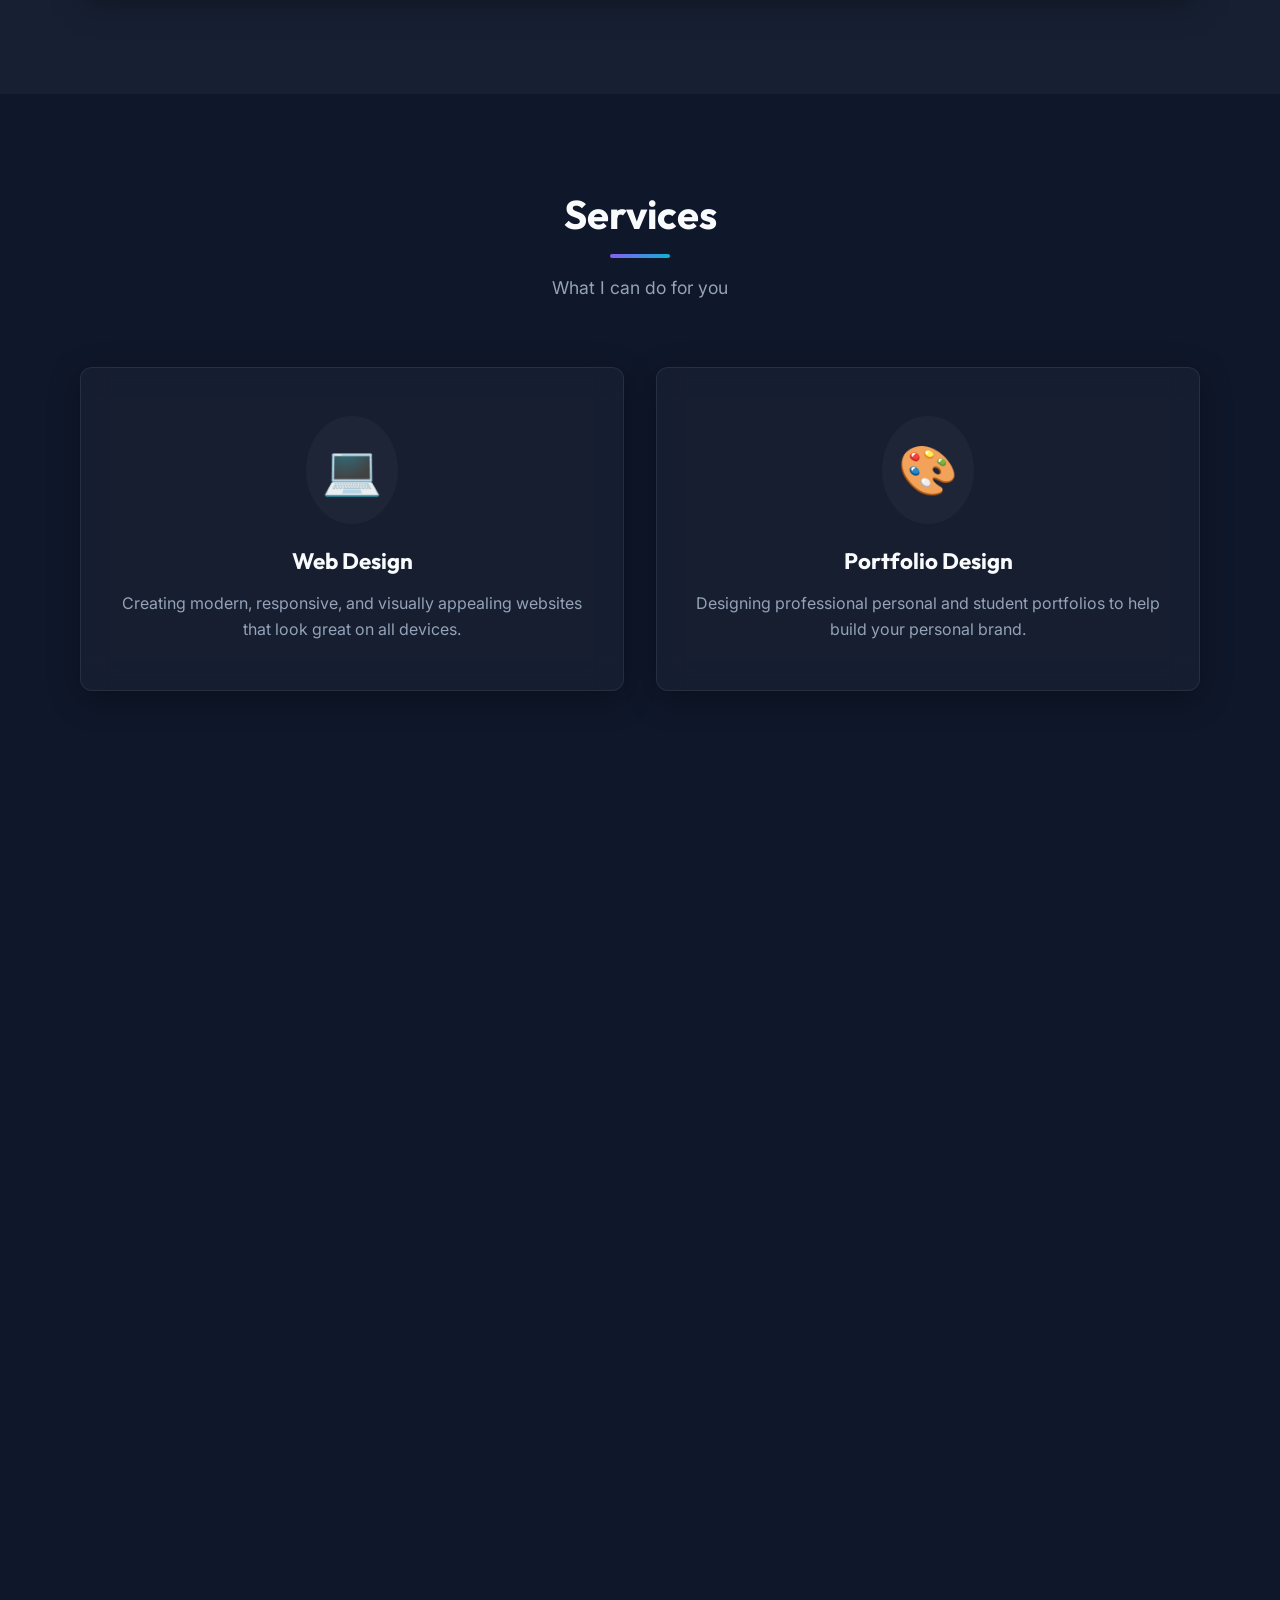
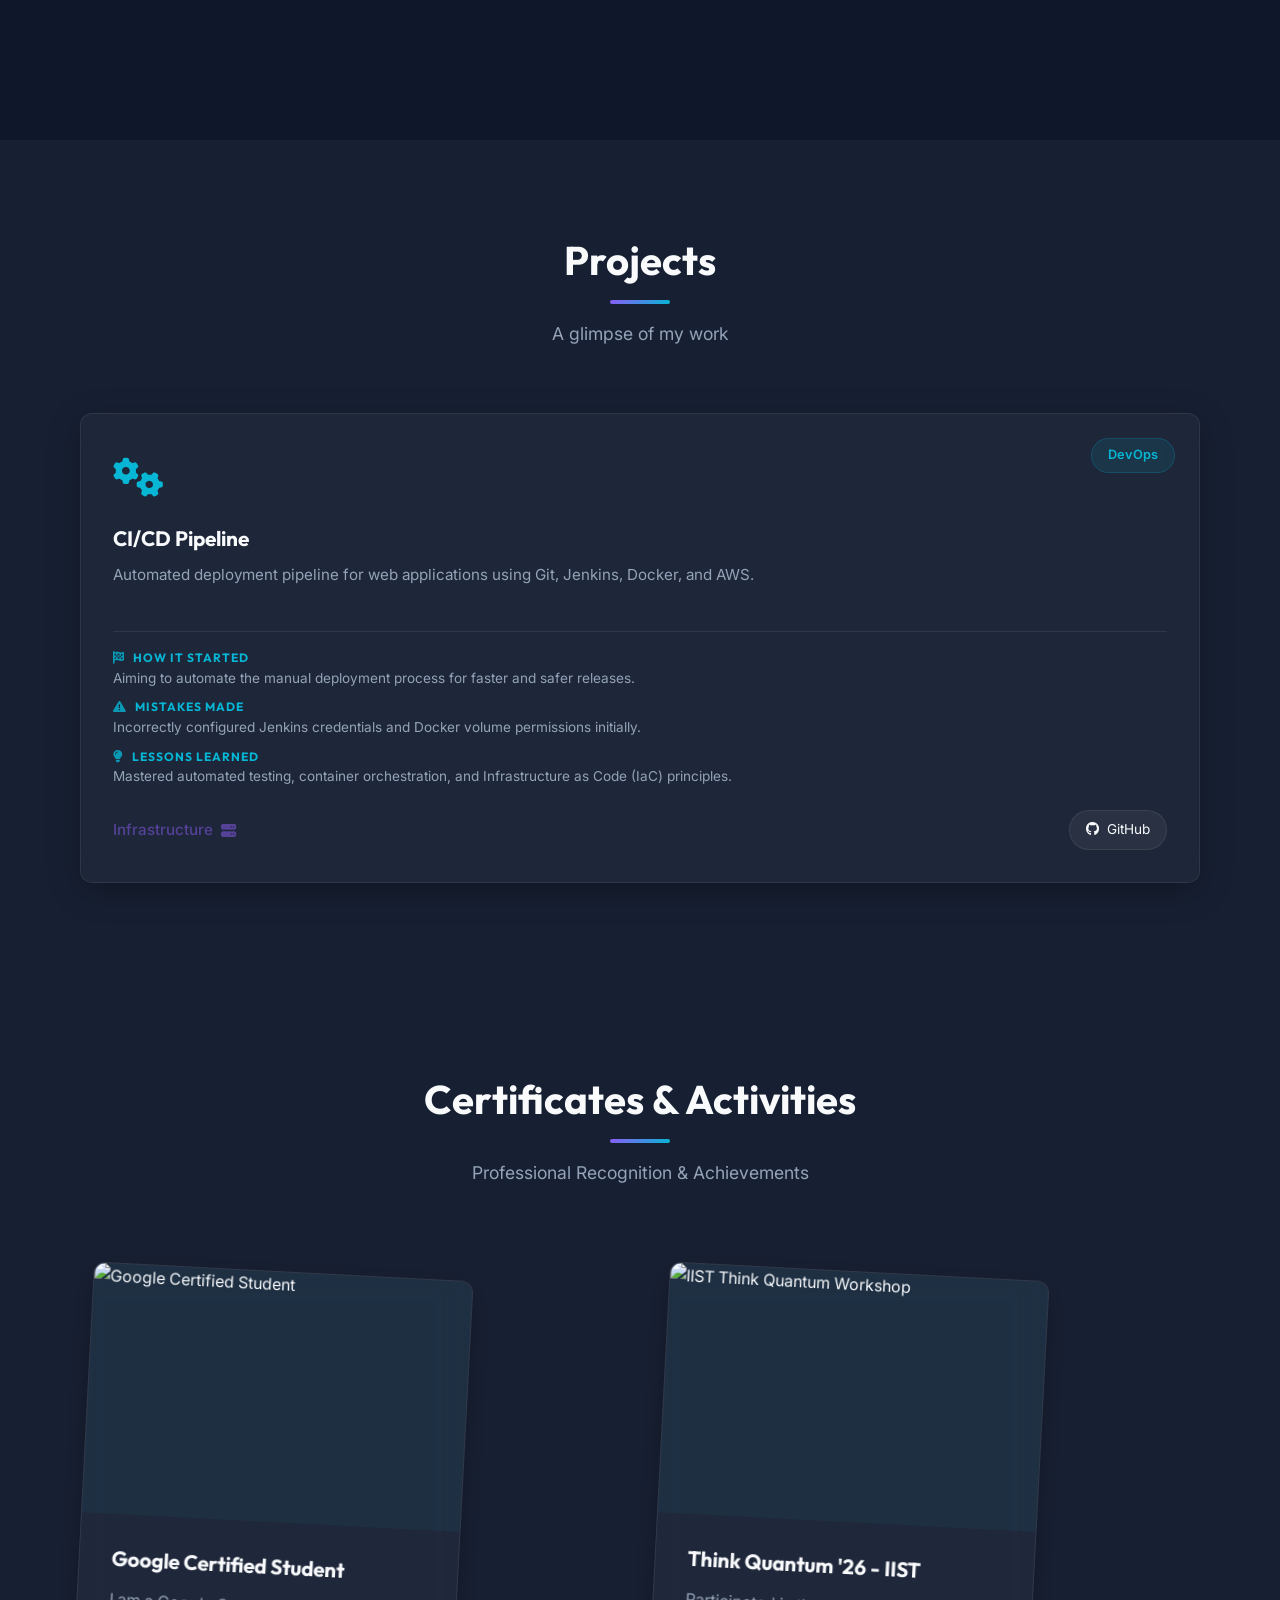
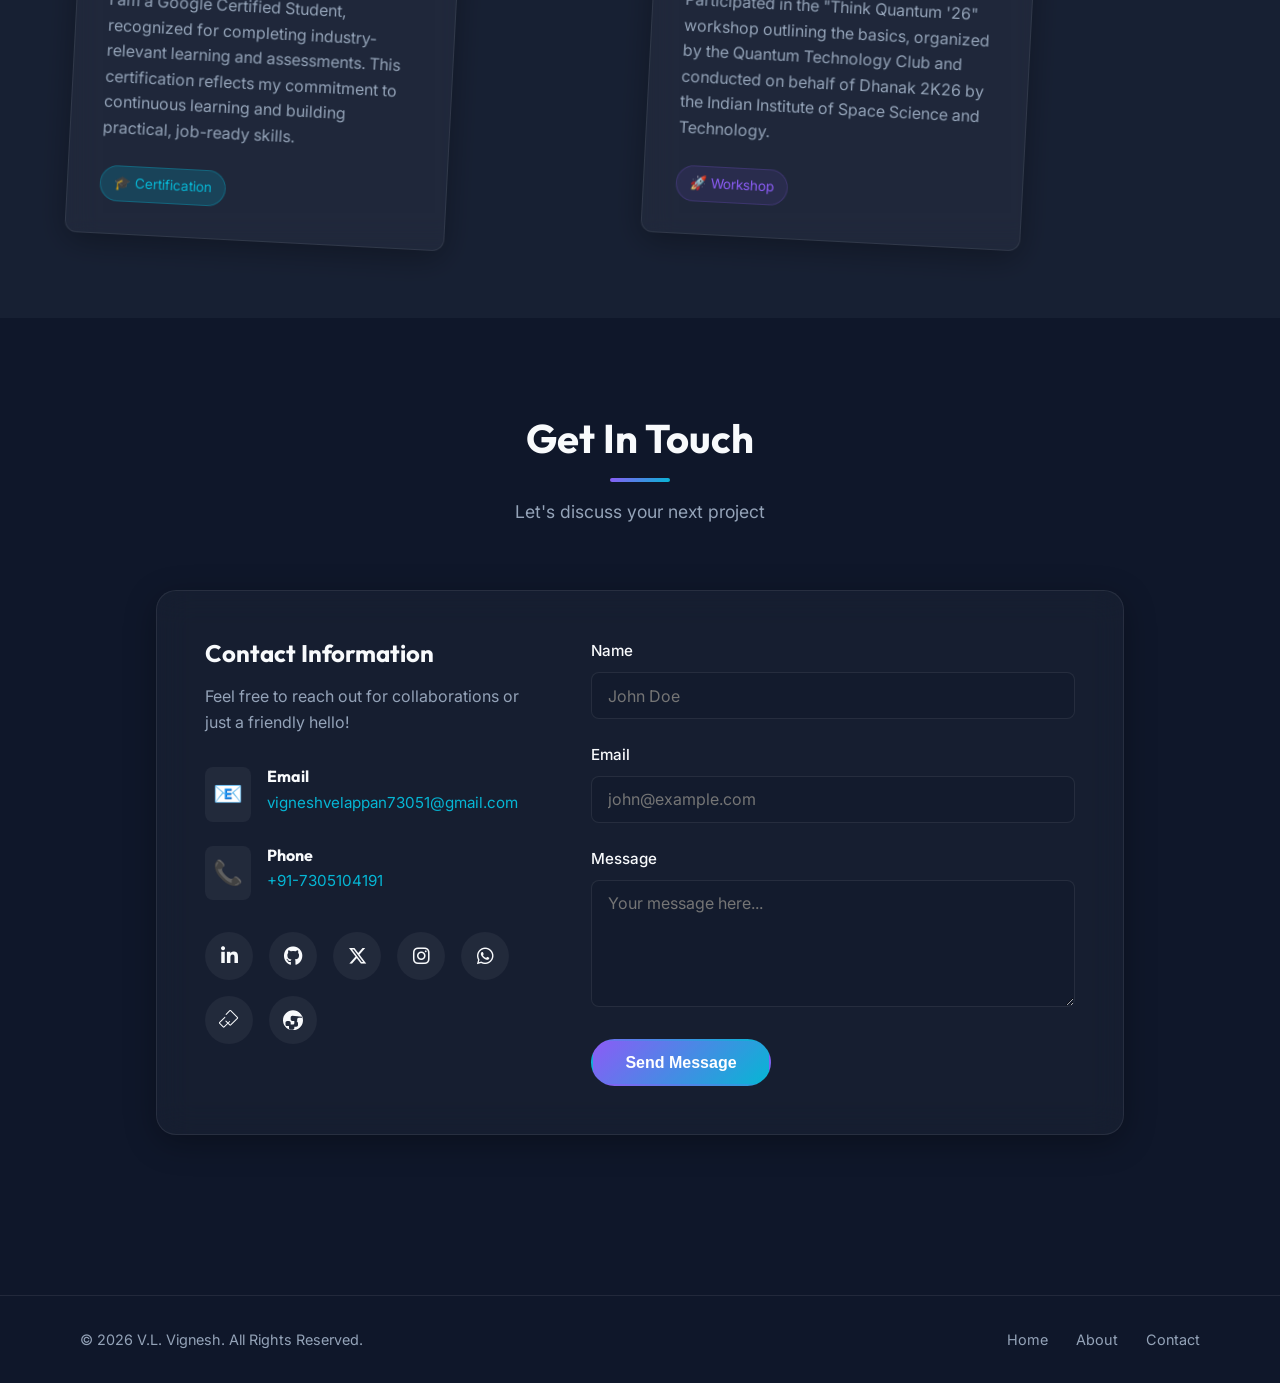
==== commit f734076e: "Initial commit" ====
--- a/index.html
+++ b/index.html
@@ -7,7 +7,7 @@
     <meta name="viewport" content="width=device-width, initial-scale=1.0, maximum-scale=1.0, user-scalable=no">
     <title>VIGNESH V L | CS Student & DevOps Engineer</title>
     <meta name="description"
-        content="Portfolio of Vignesh, a First-Year Computer Science Student and Aspiring DevOps Engineer.">
+        content="Portfolio of V.L.Vignesh, a First-Year Computer Science Student and Aspiring DevOps Engineer.">
     <!-- Google Fonts -->
     <link rel="preconnect" href="https://fonts.googleapis.com">
     <link rel="preconnect" href="https://fonts.gstatic.com" crossorigin>
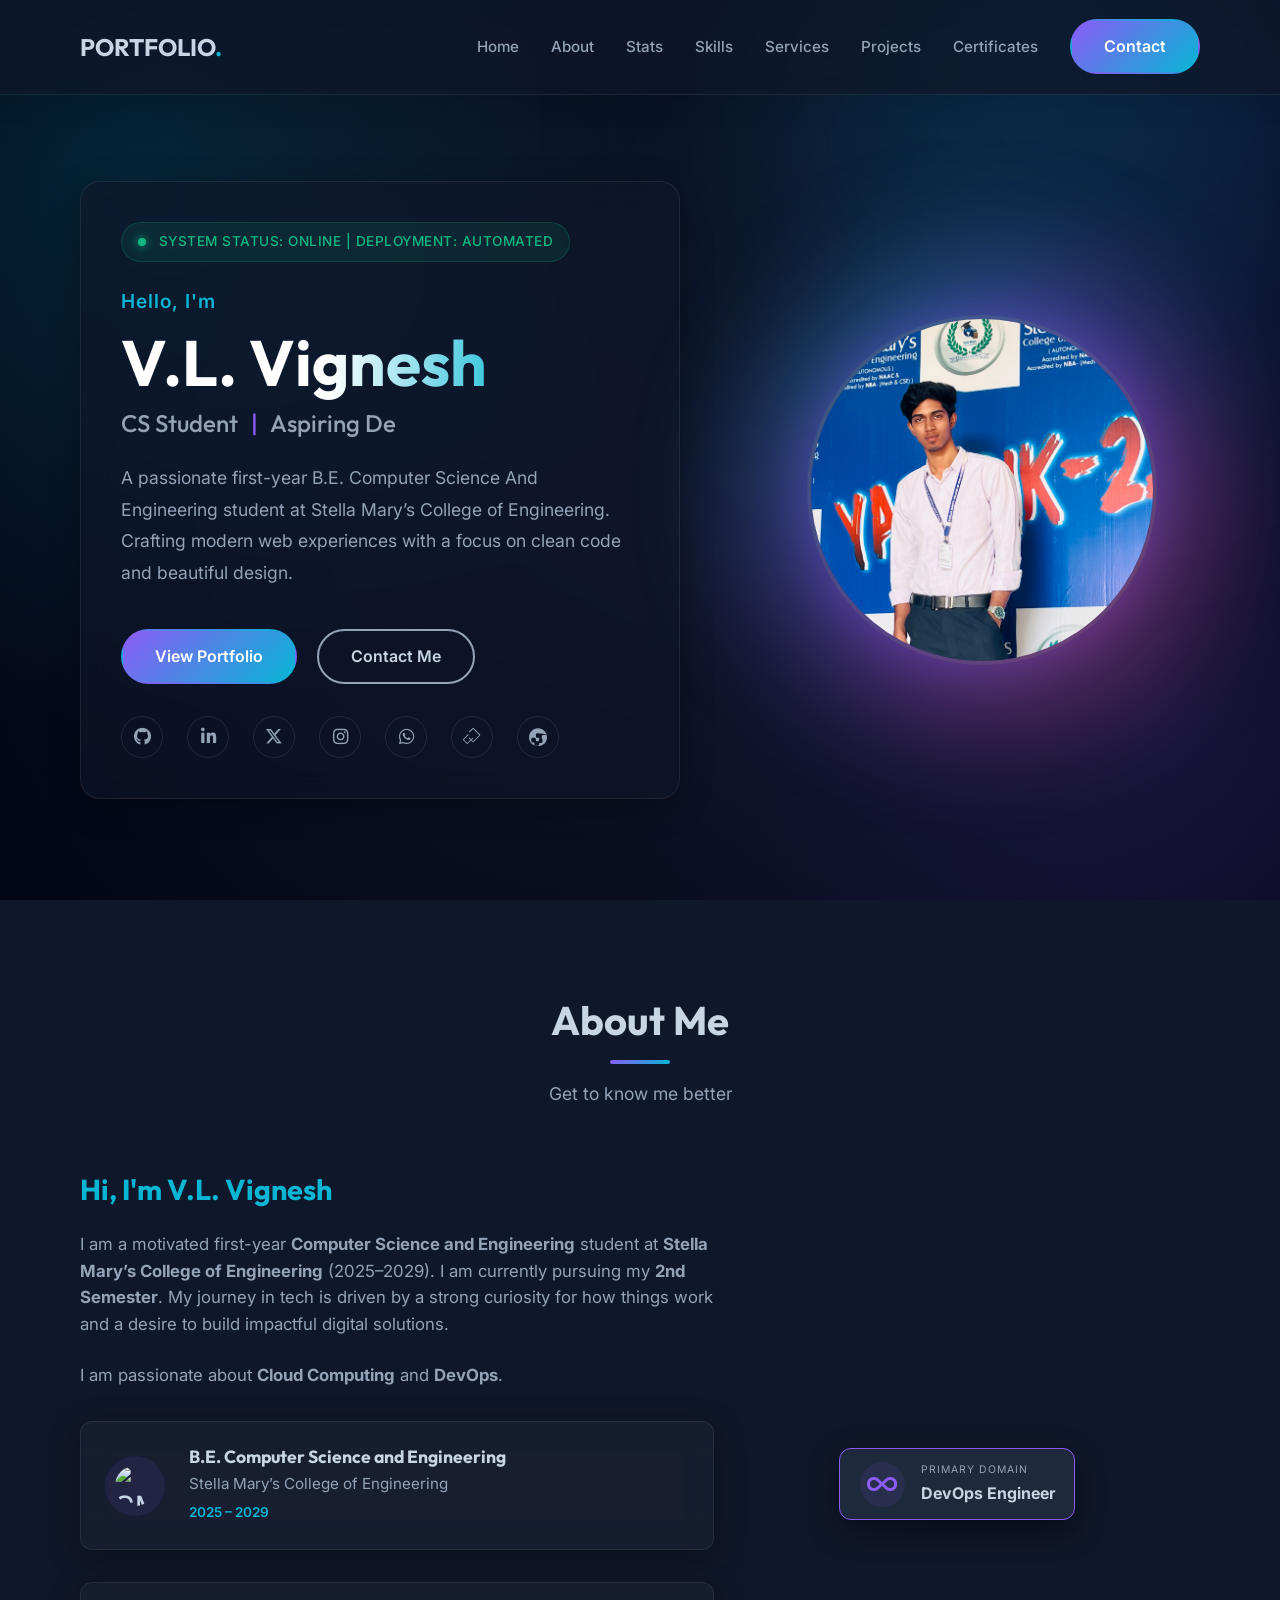
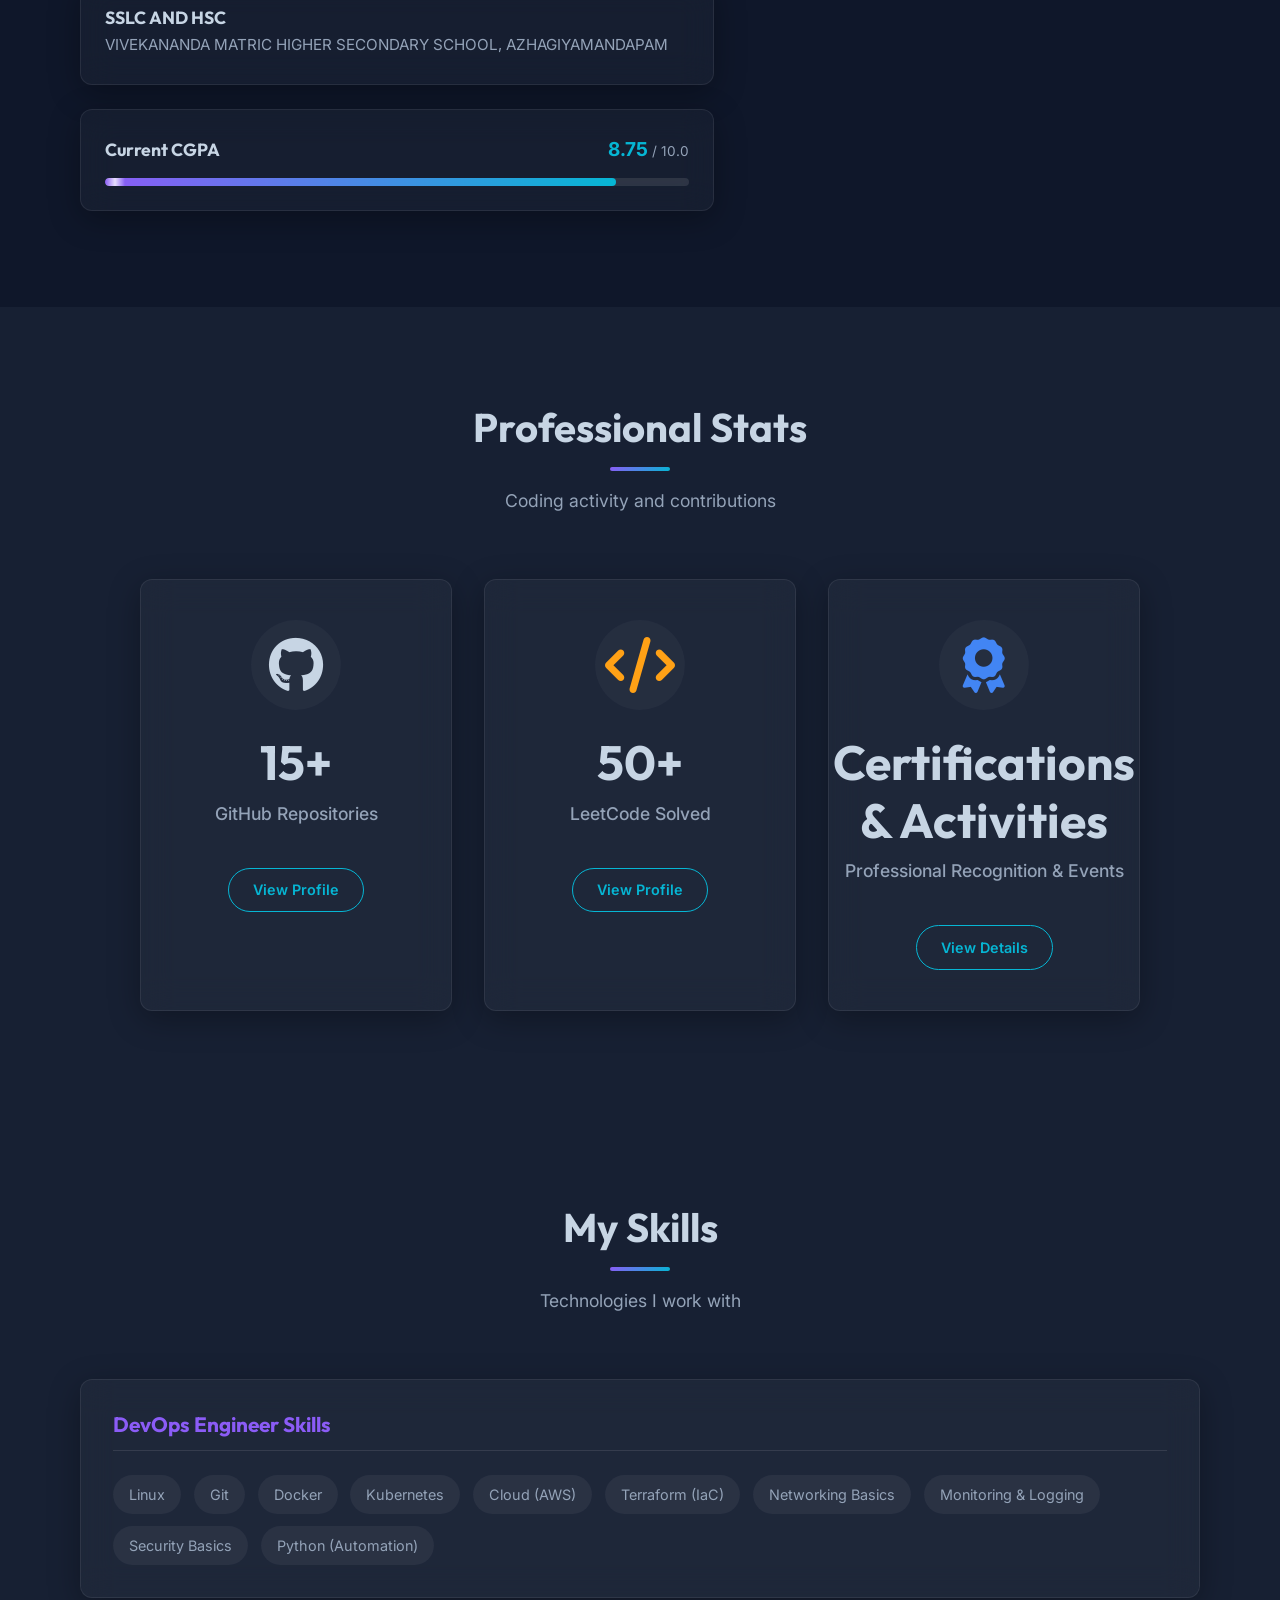
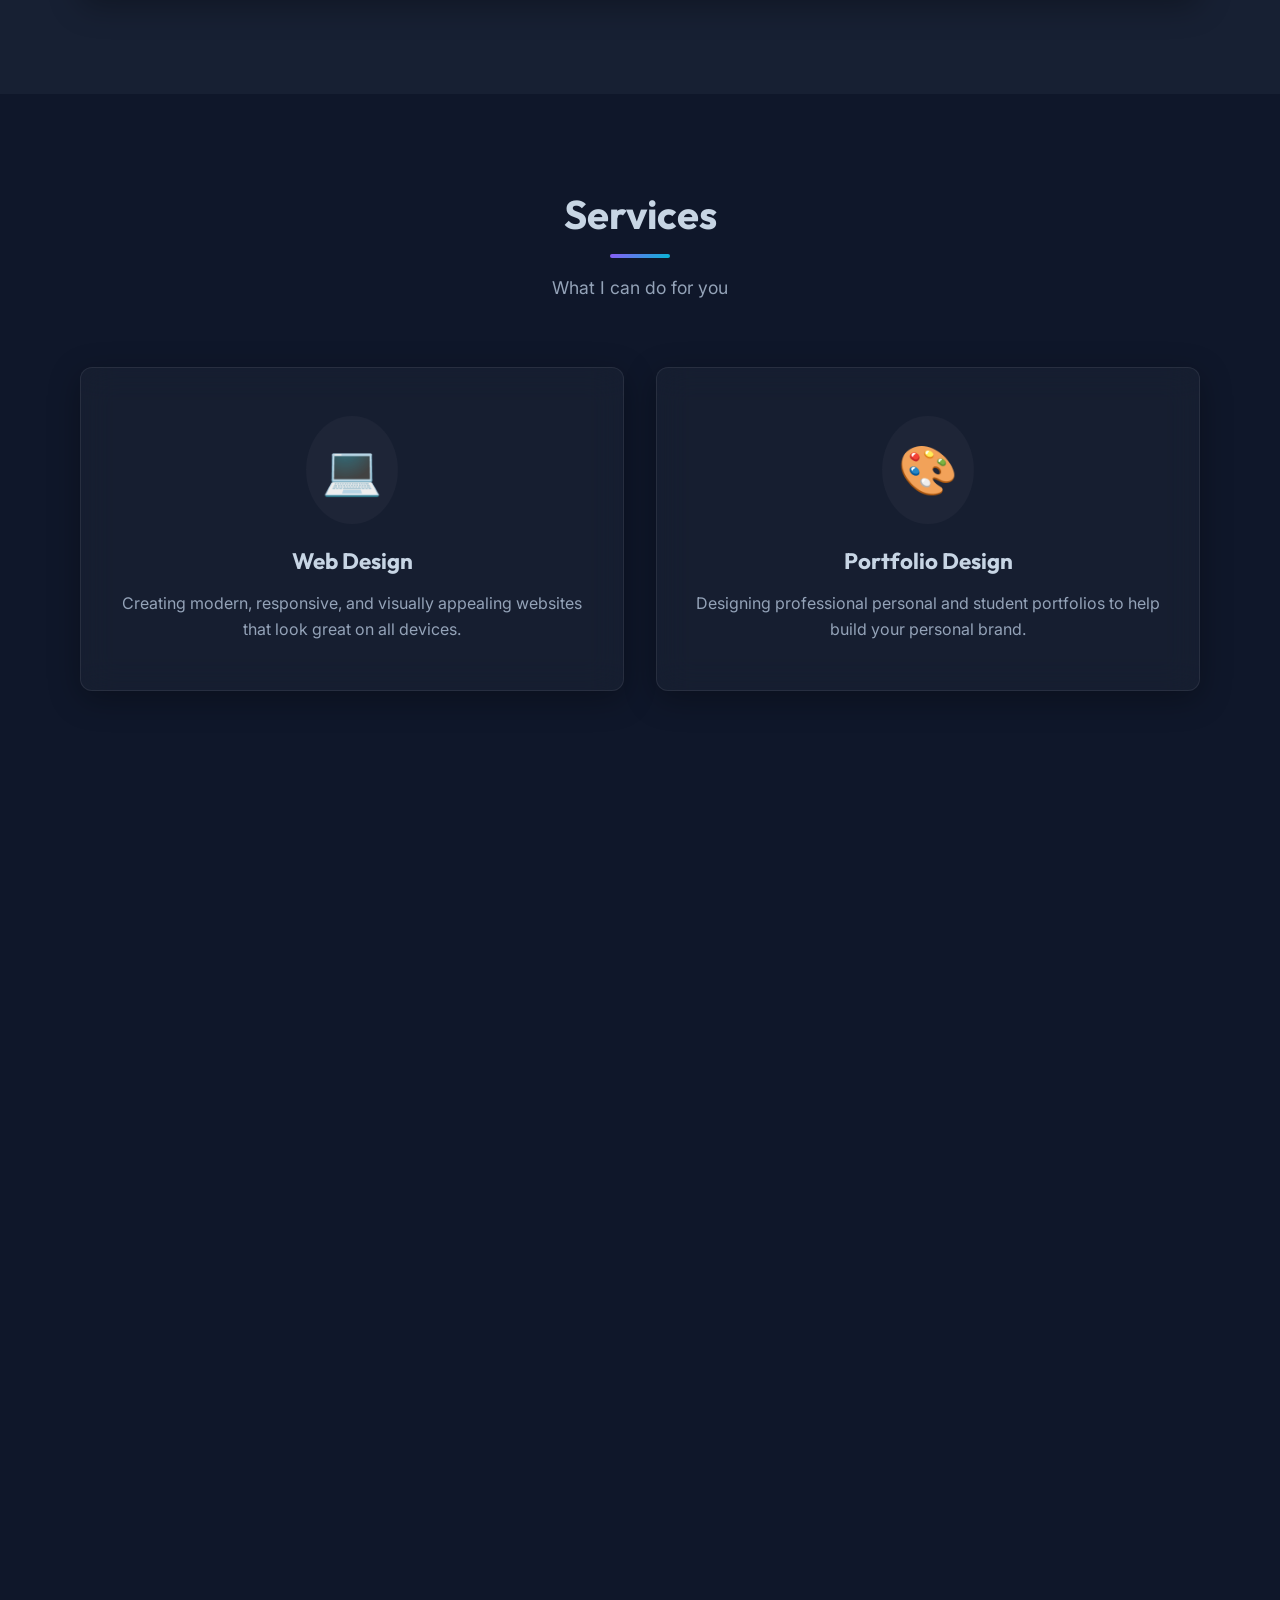
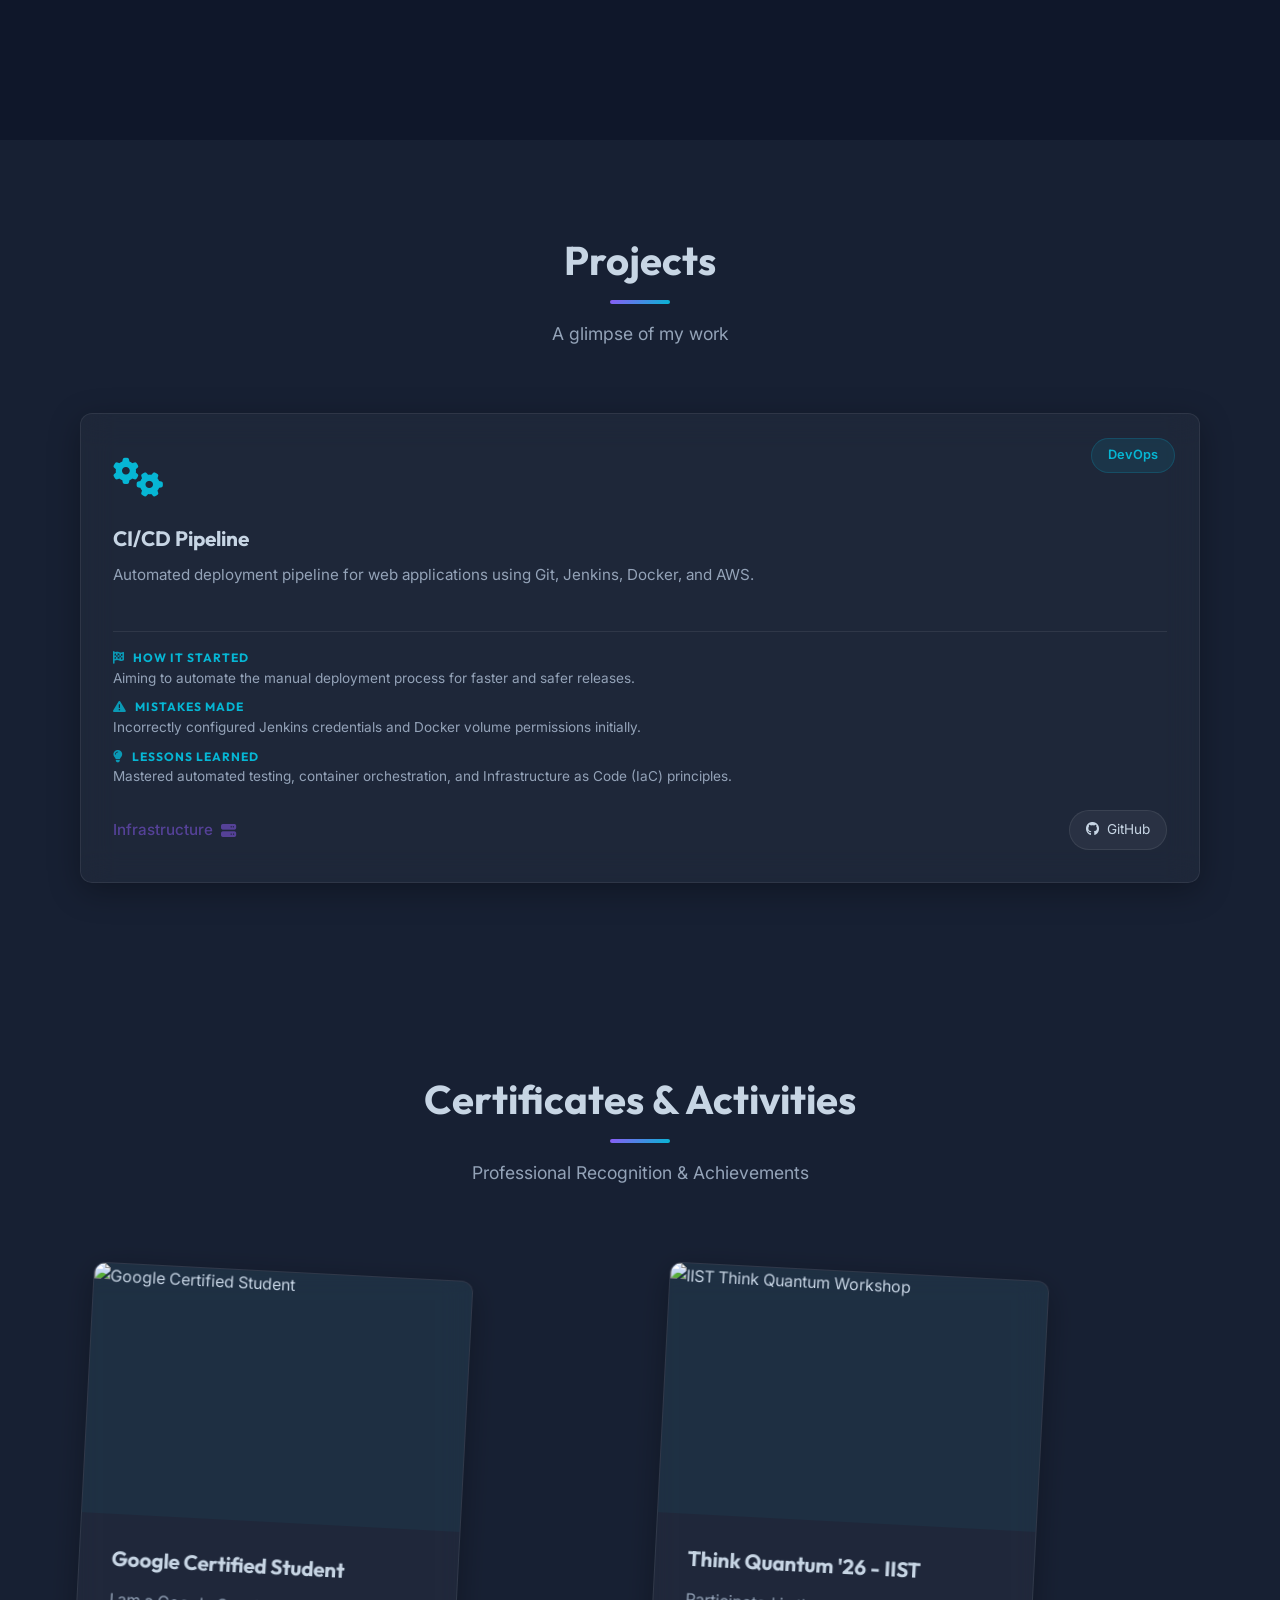
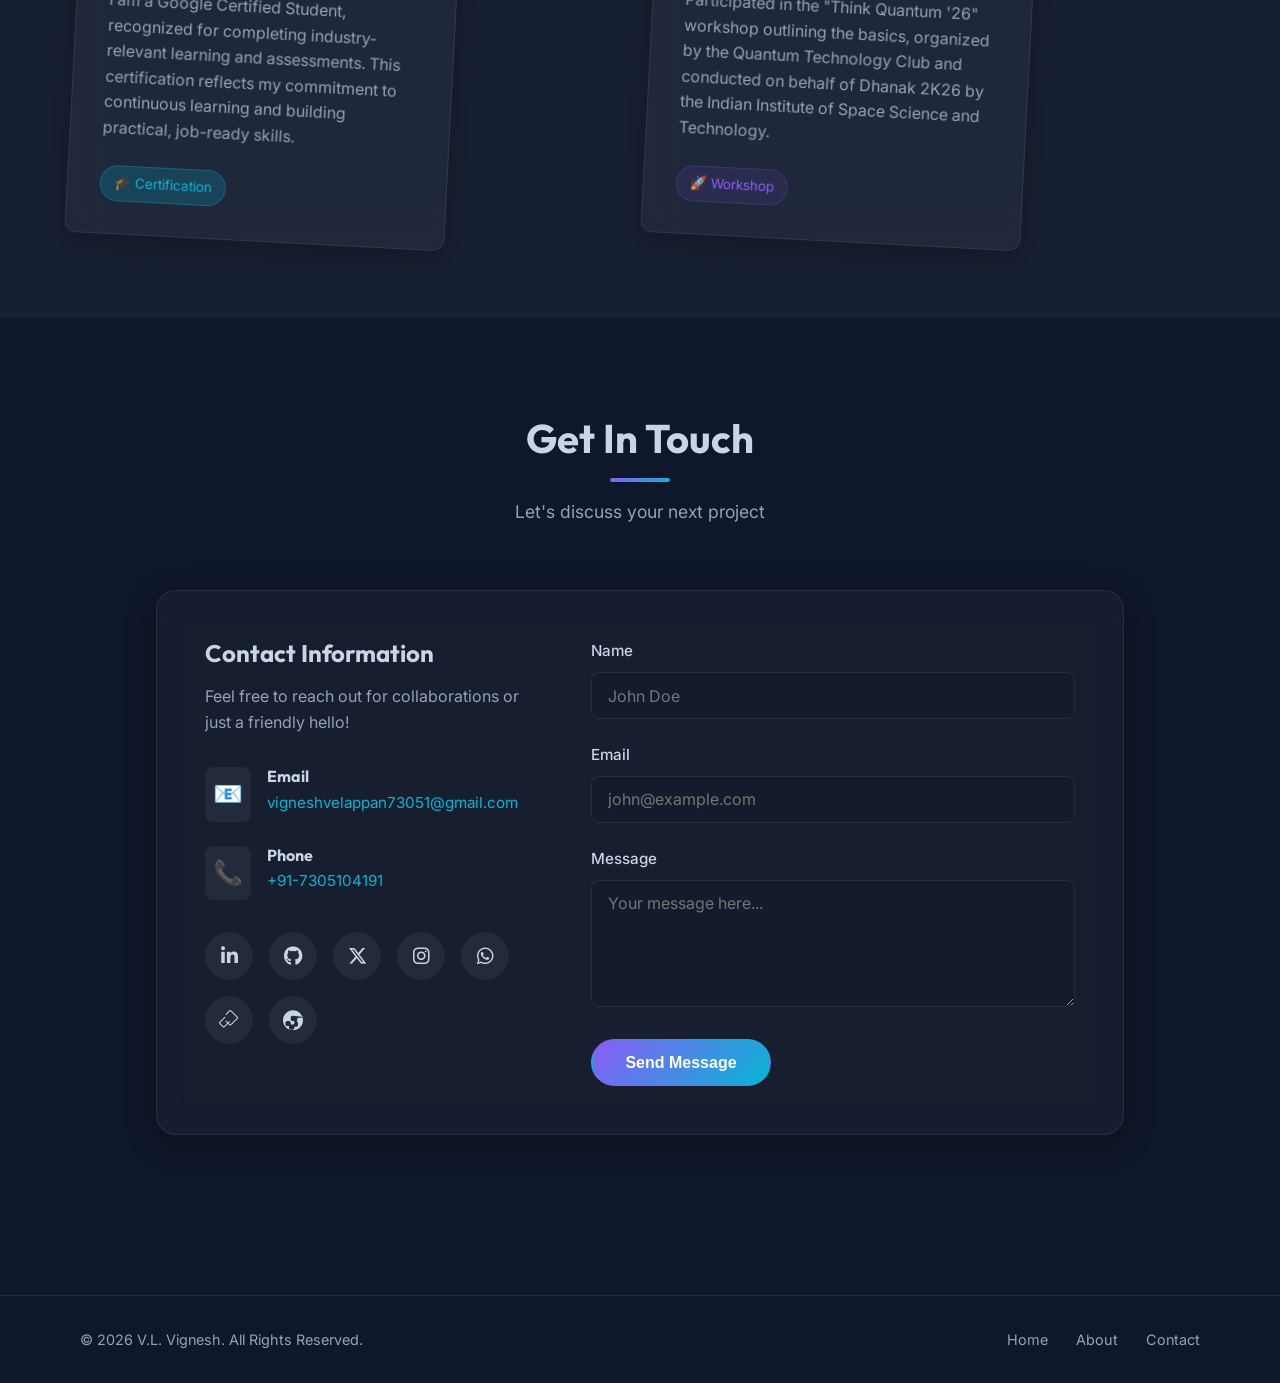
==== commit ae56aac4: "commit" ====
--- a/index.html
+++ b/index.html
@@ -31,7 +31,7 @@
             <div class="scan-line"></div>
 
 
-            <h1 class="loader-title">WELCOME TO<br>VIGNESH V L ' PORTFOLIO</h1>
+            <h1 class="loader-title">WELCOME TO<br>VIGNESH ' PORTFOLIO</h1>
 
             <div class="loader-ring-container">
                 <div class="tech-ring ring-1"></div>
--- a/css/style.css
+++ b/css/style.css
@@ -4,7 +4,7 @@
     /* Slate 900 */
     --card-bg: #1e293b;
     /* Slate 800 */
-    --text-primary: #f8fafc;
+    --text-primary: #c7d5e4;
     /* Slate 50 */
     --text-secondary: #94a3b8;
     /* Slate 400 */
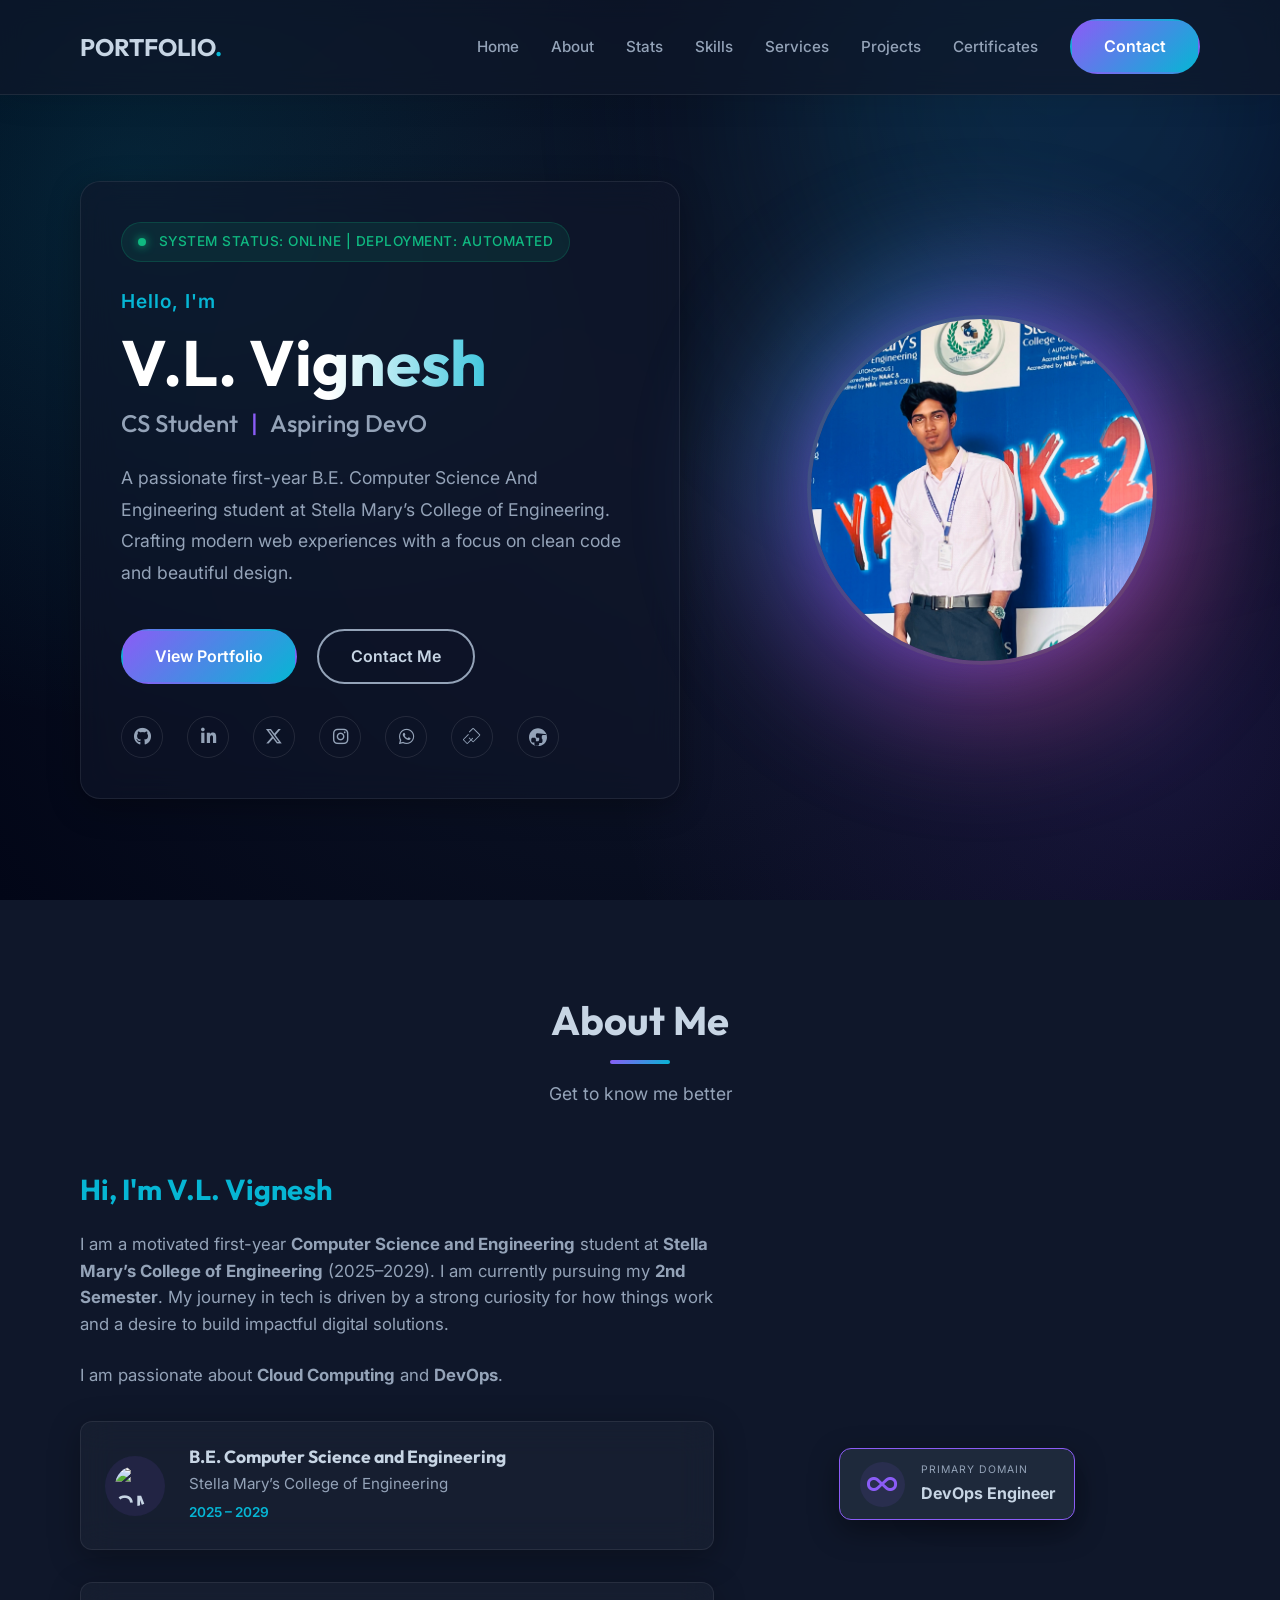
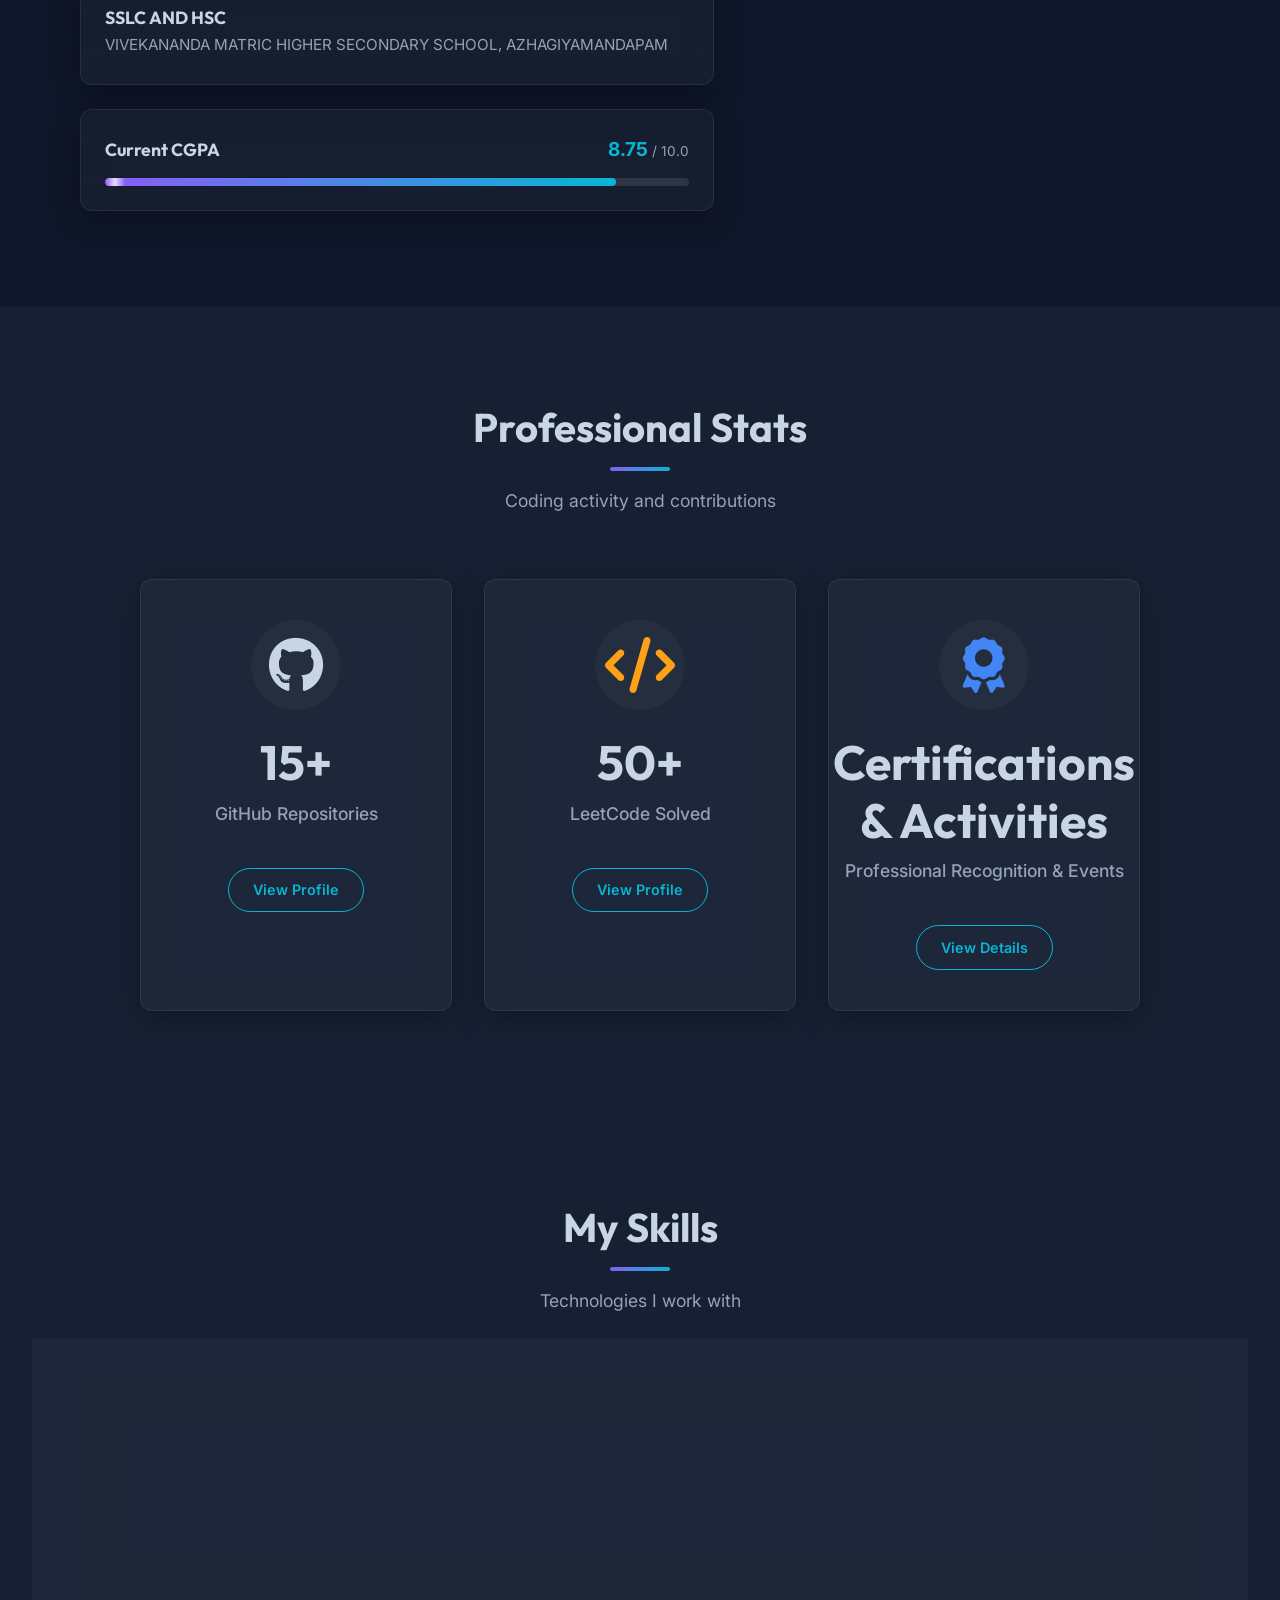
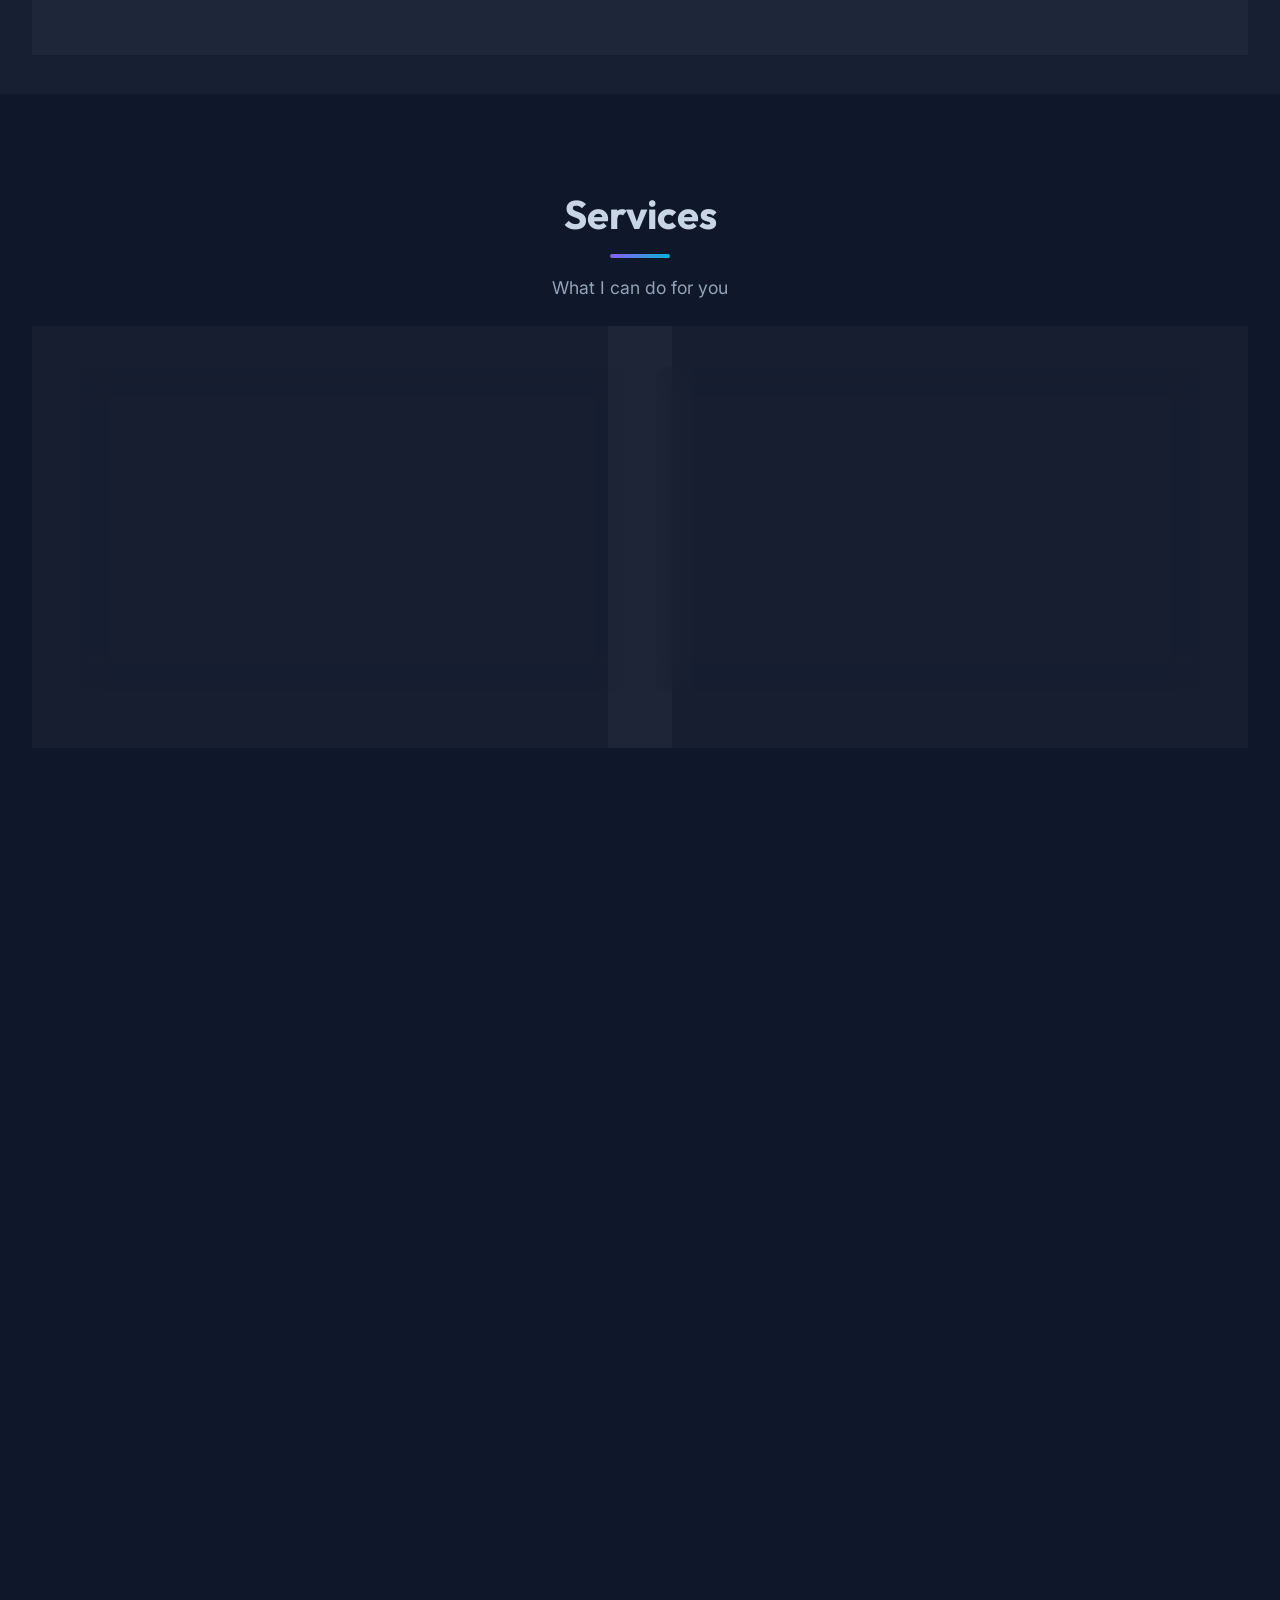
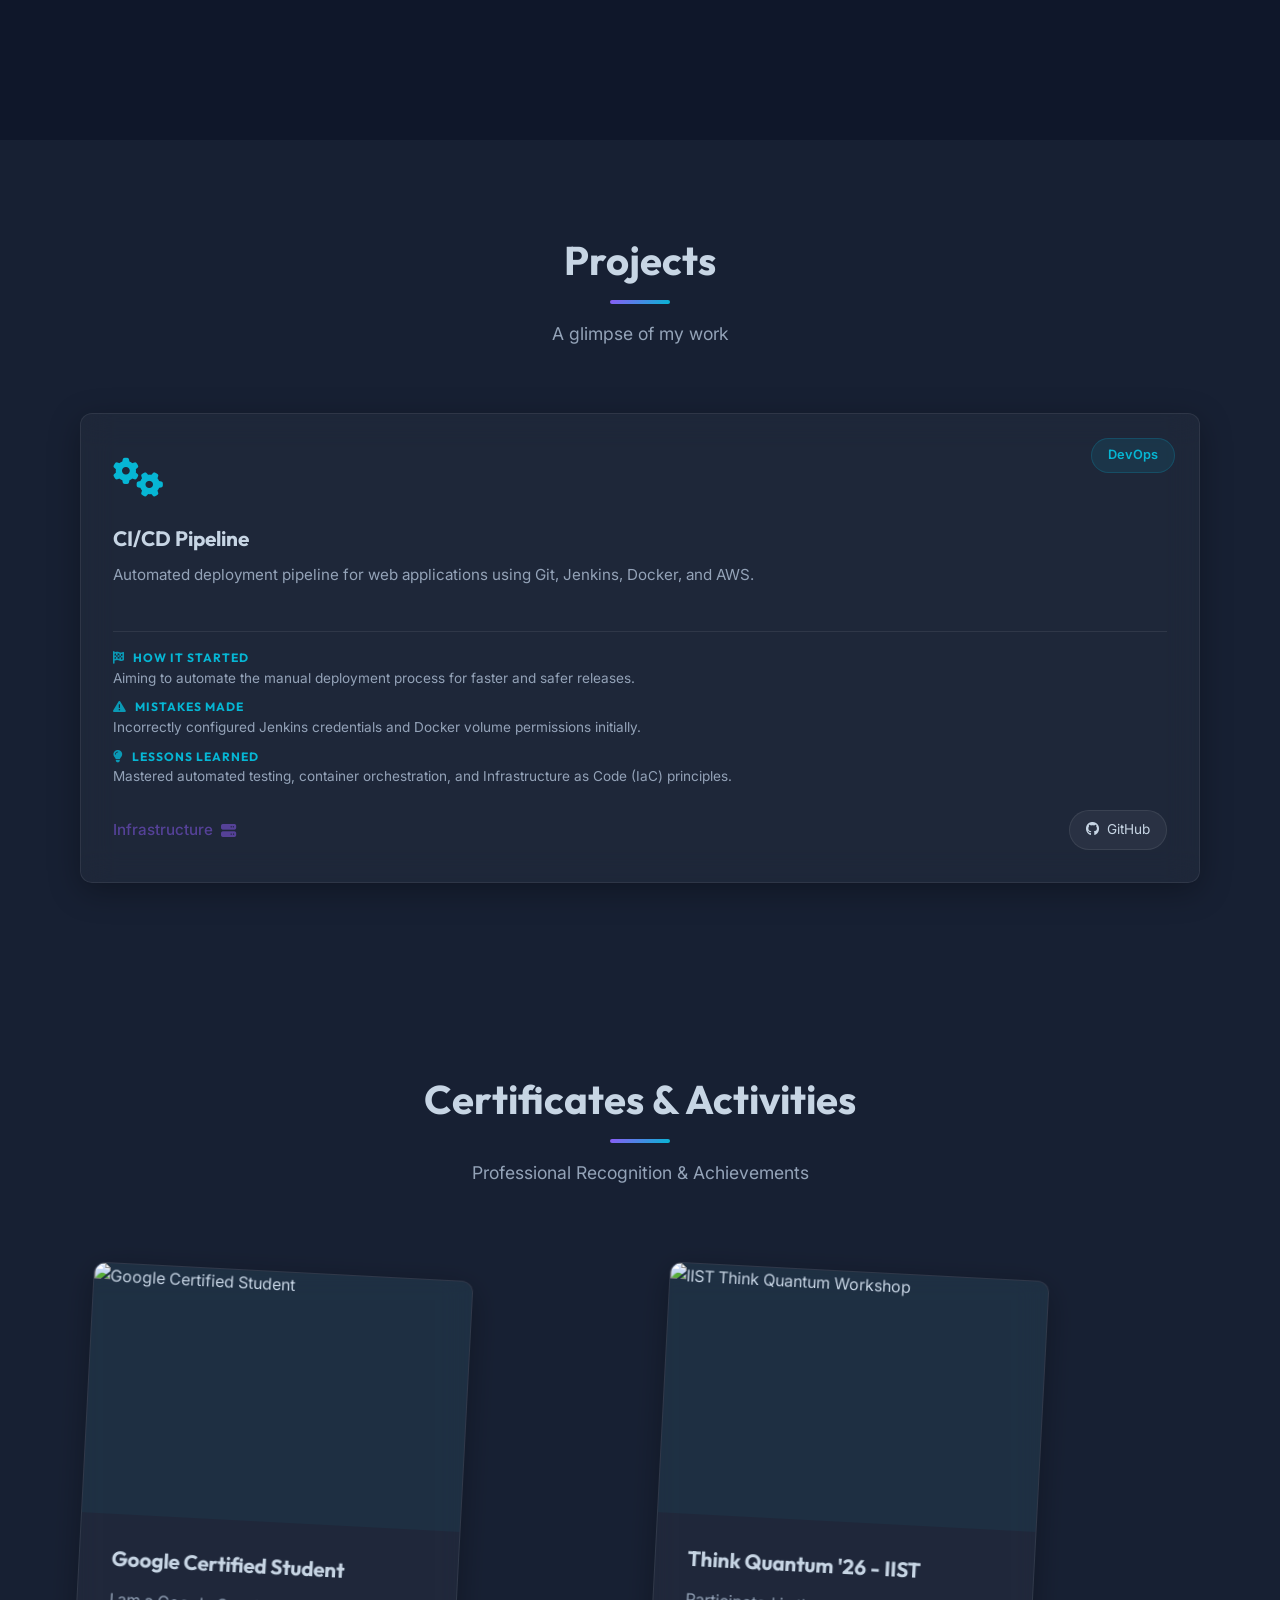
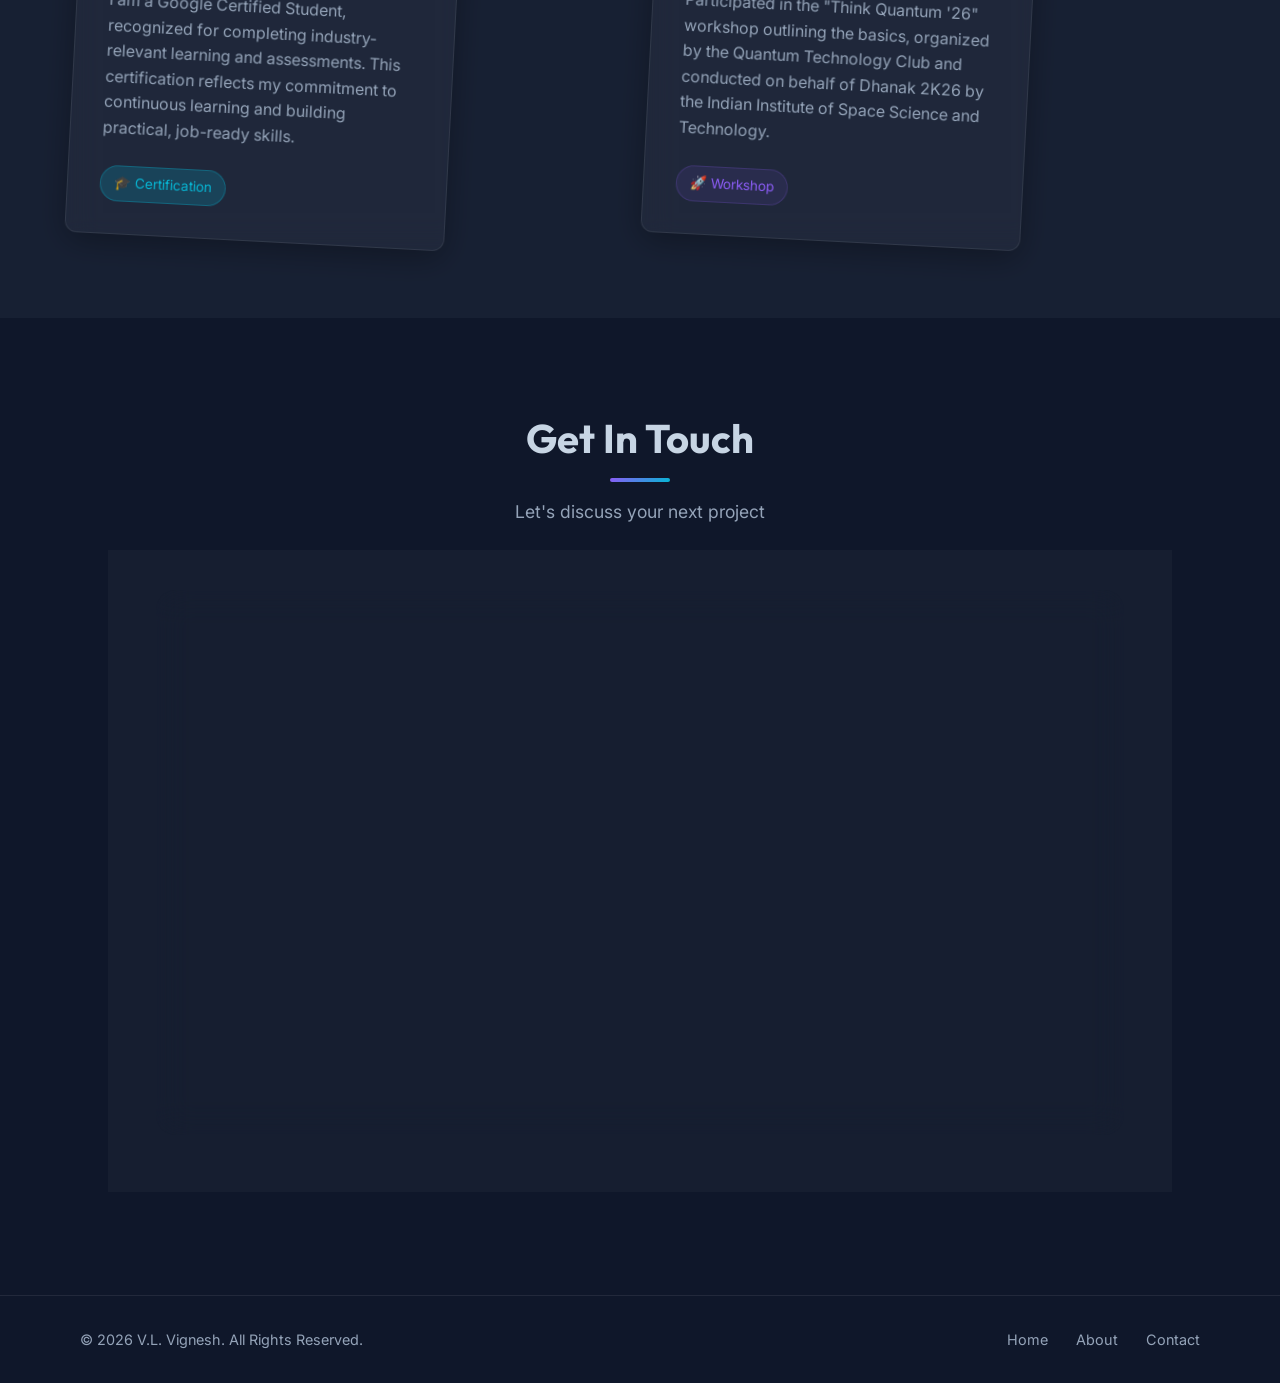
==== commit 81832058: "Update index.html" ====
--- a/index.html
+++ b/index.html
@@ -5,7 +5,7 @@
 <head>
     <meta charset="UTF-8">
     <meta name="viewport" content="width=device-width, initial-scale=1.0, maximum-scale=1.0, user-scalable=no">
-    <title>VIGNESH V L | CS Student & DevOps Engineer</title>
+    <title>VIGNESH | CS Student & DevOps Engineer</title>
     <meta name="description"
         content="Portfolio of V.L.Vignesh, a First-Year Computer Science Student and Aspiring DevOps Engineer.">
     <!-- Google Fonts -->
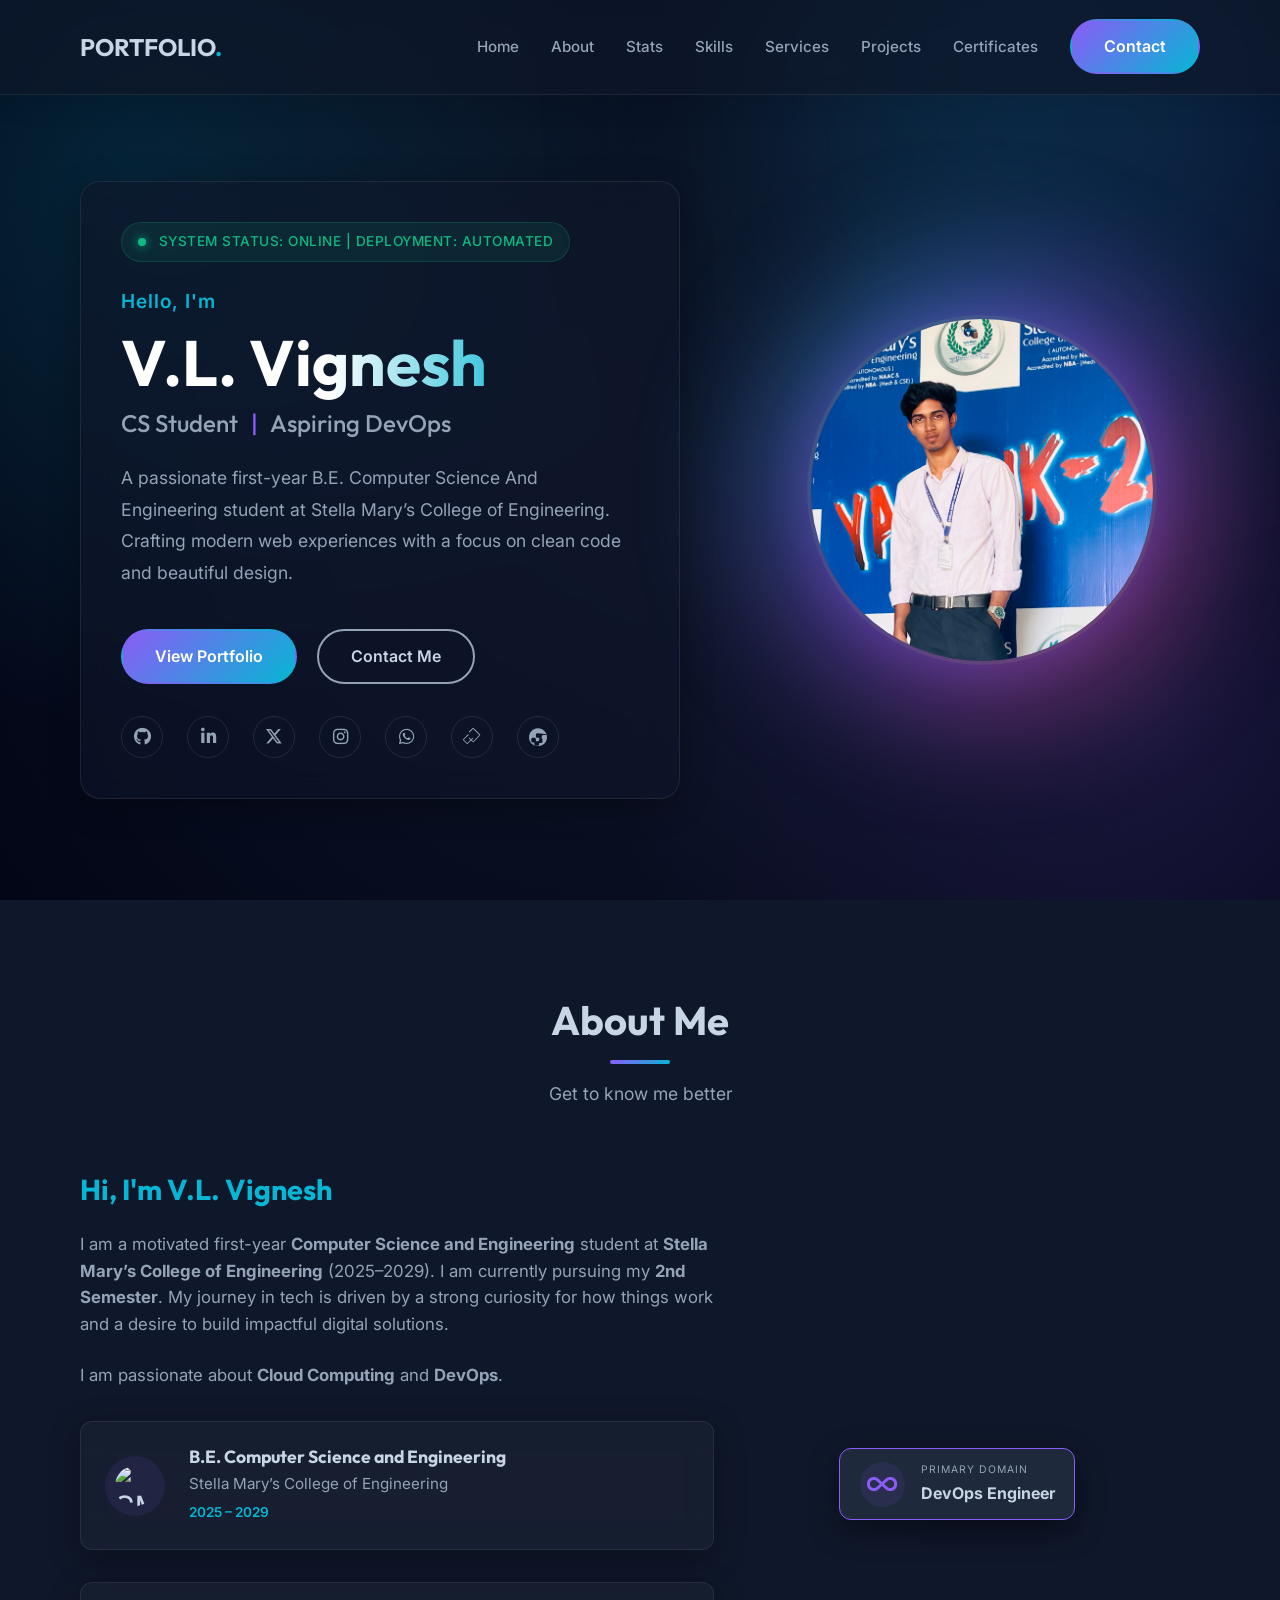
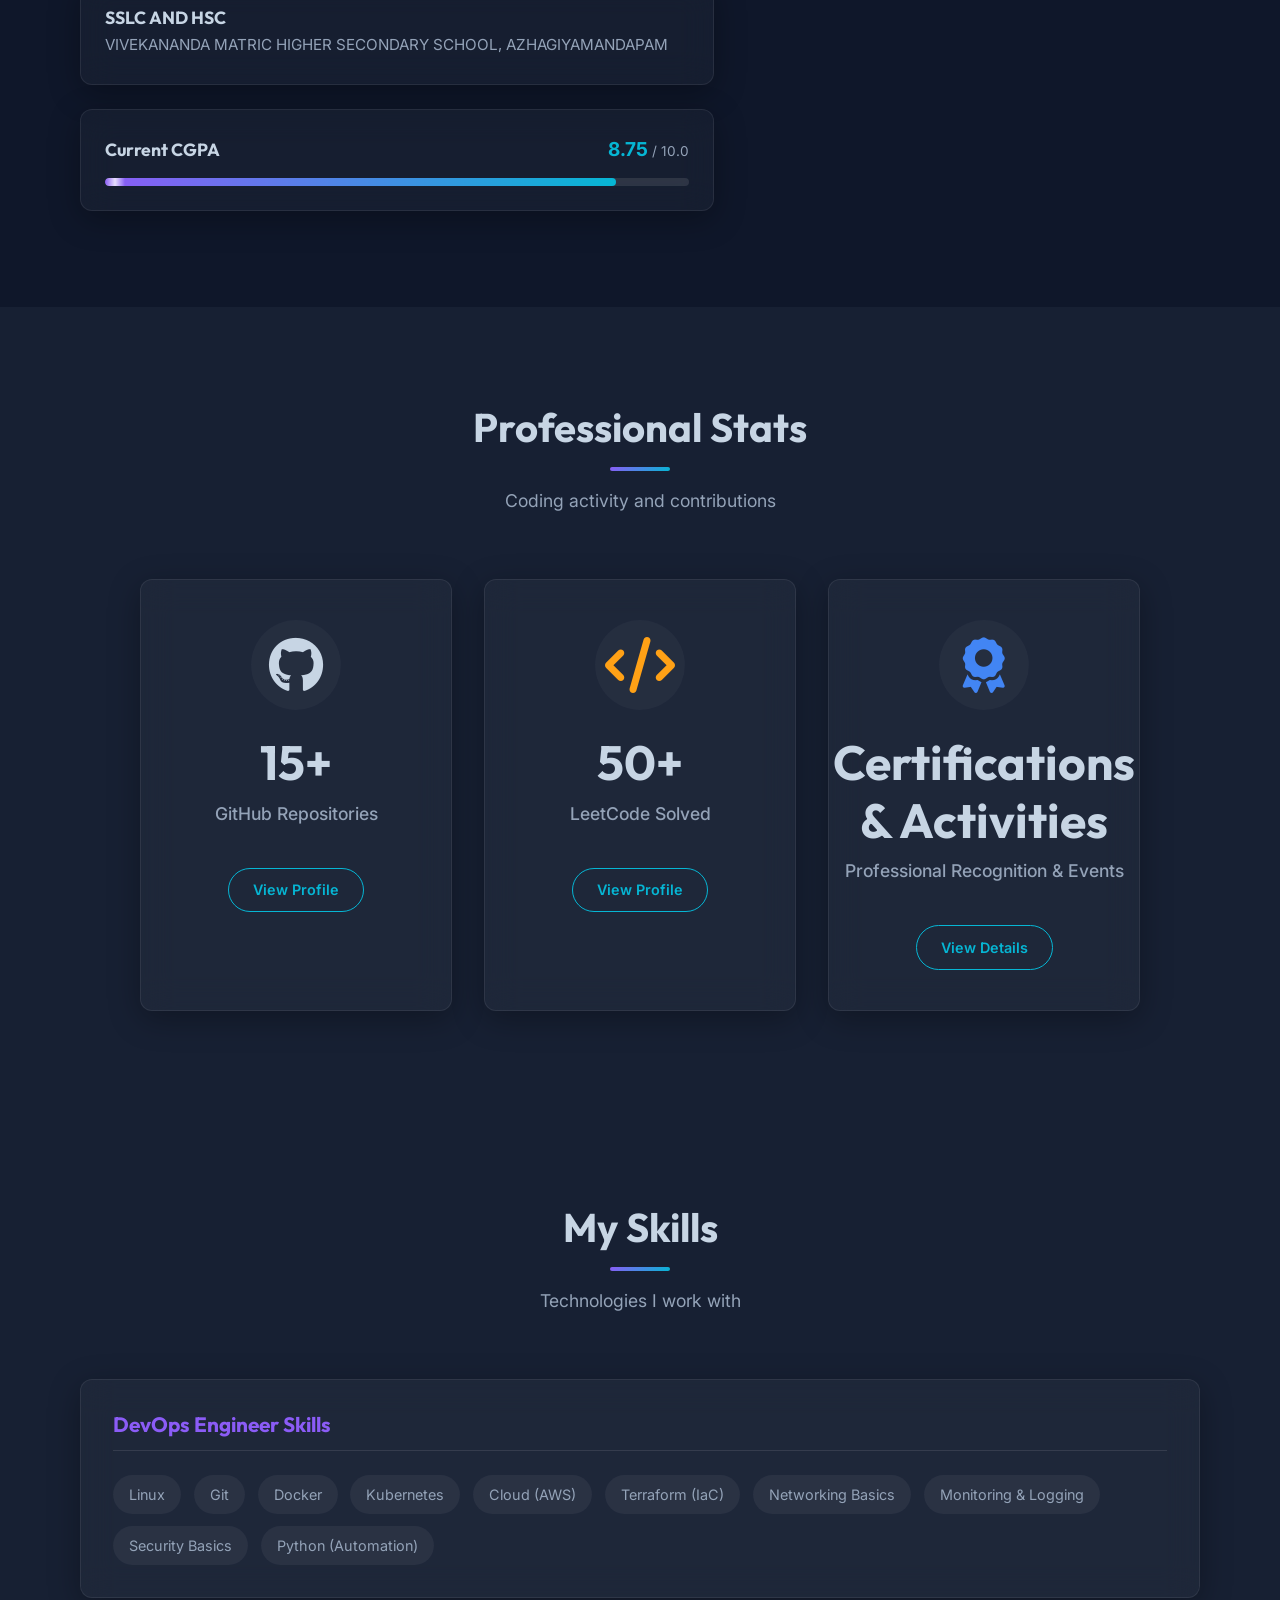
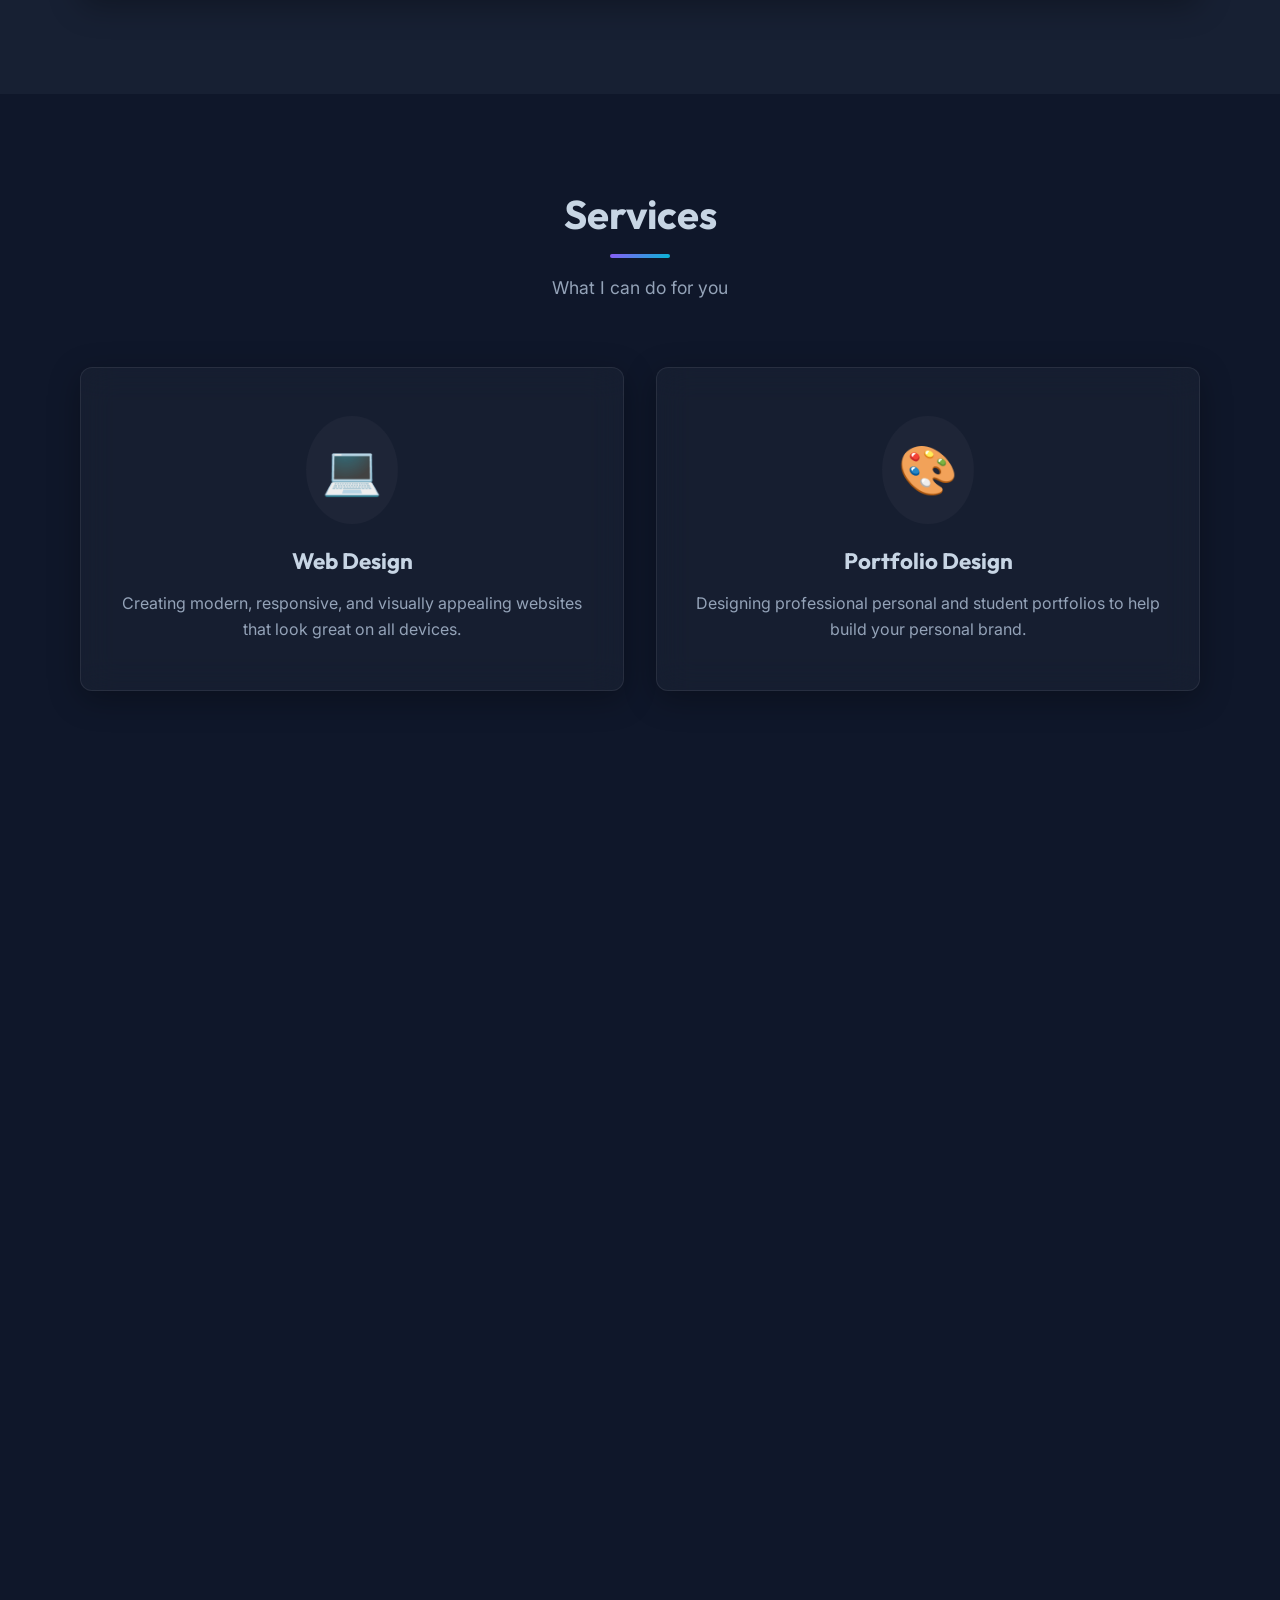
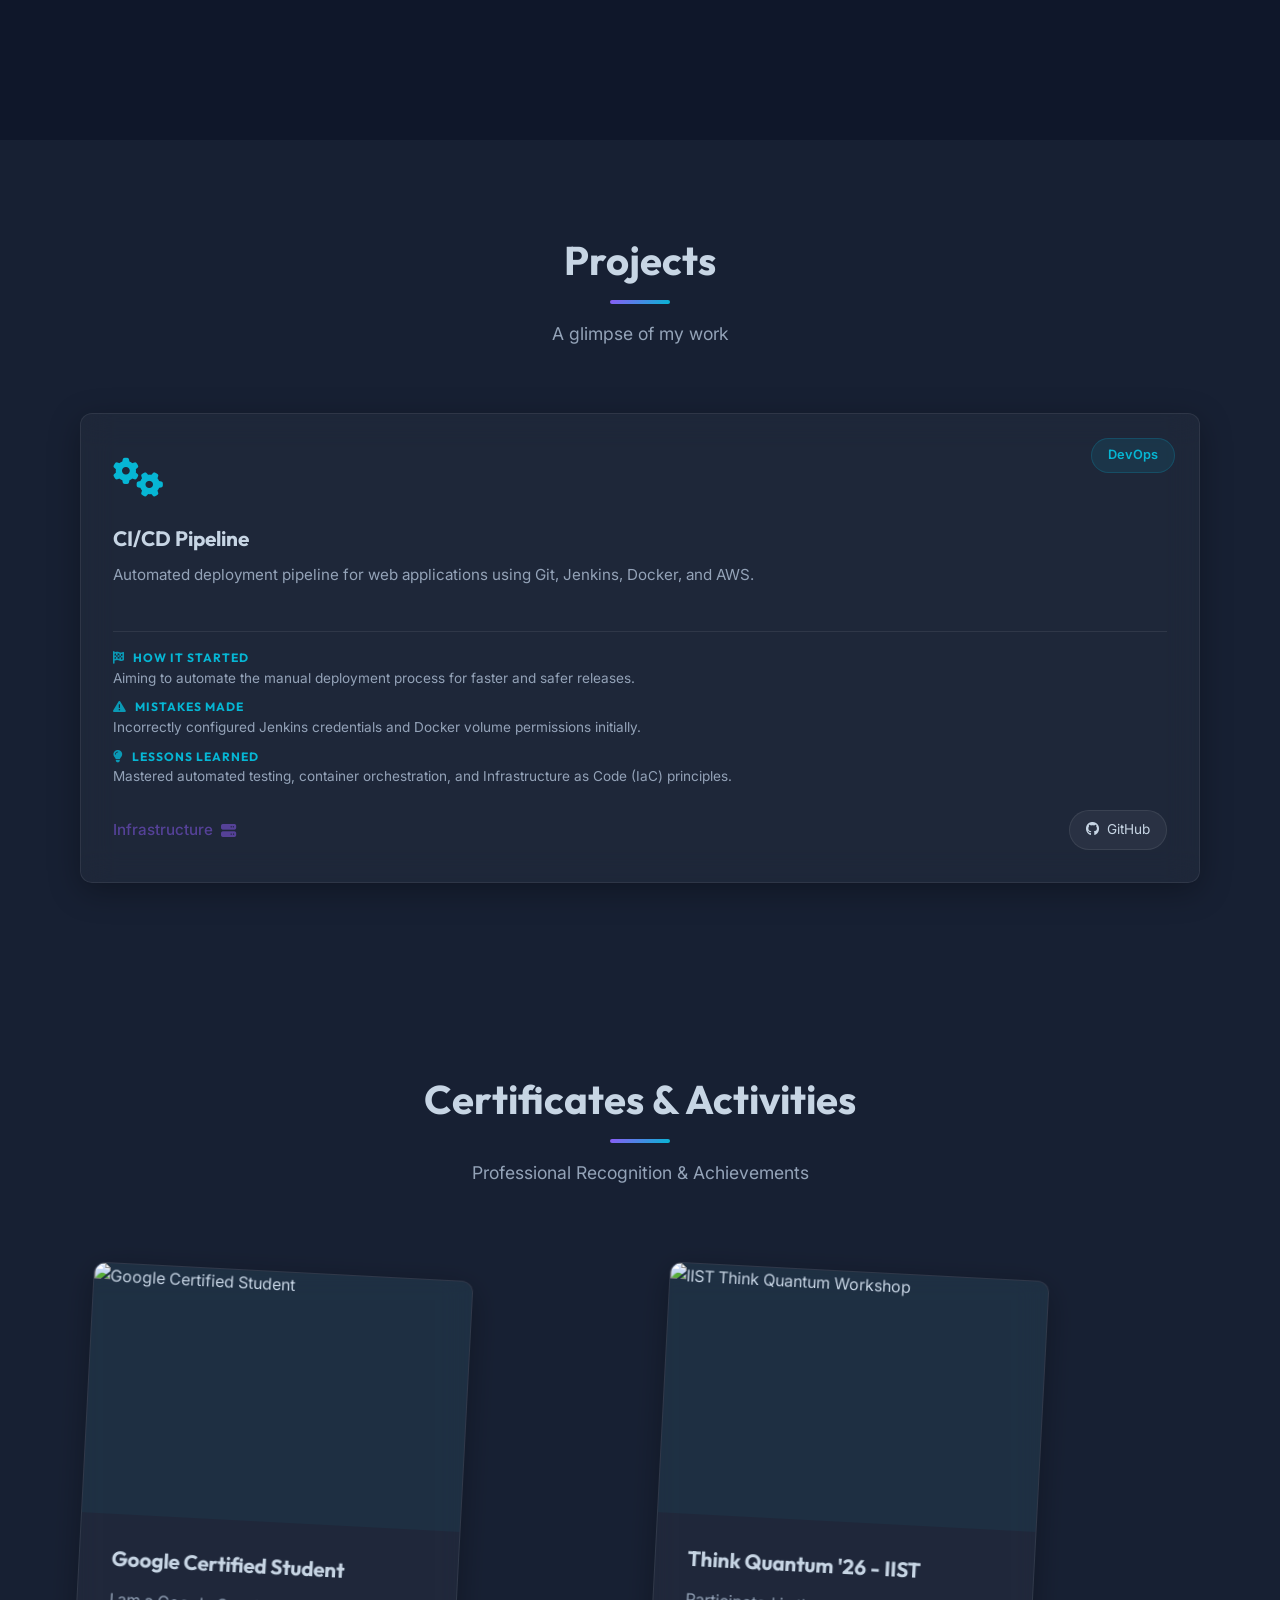
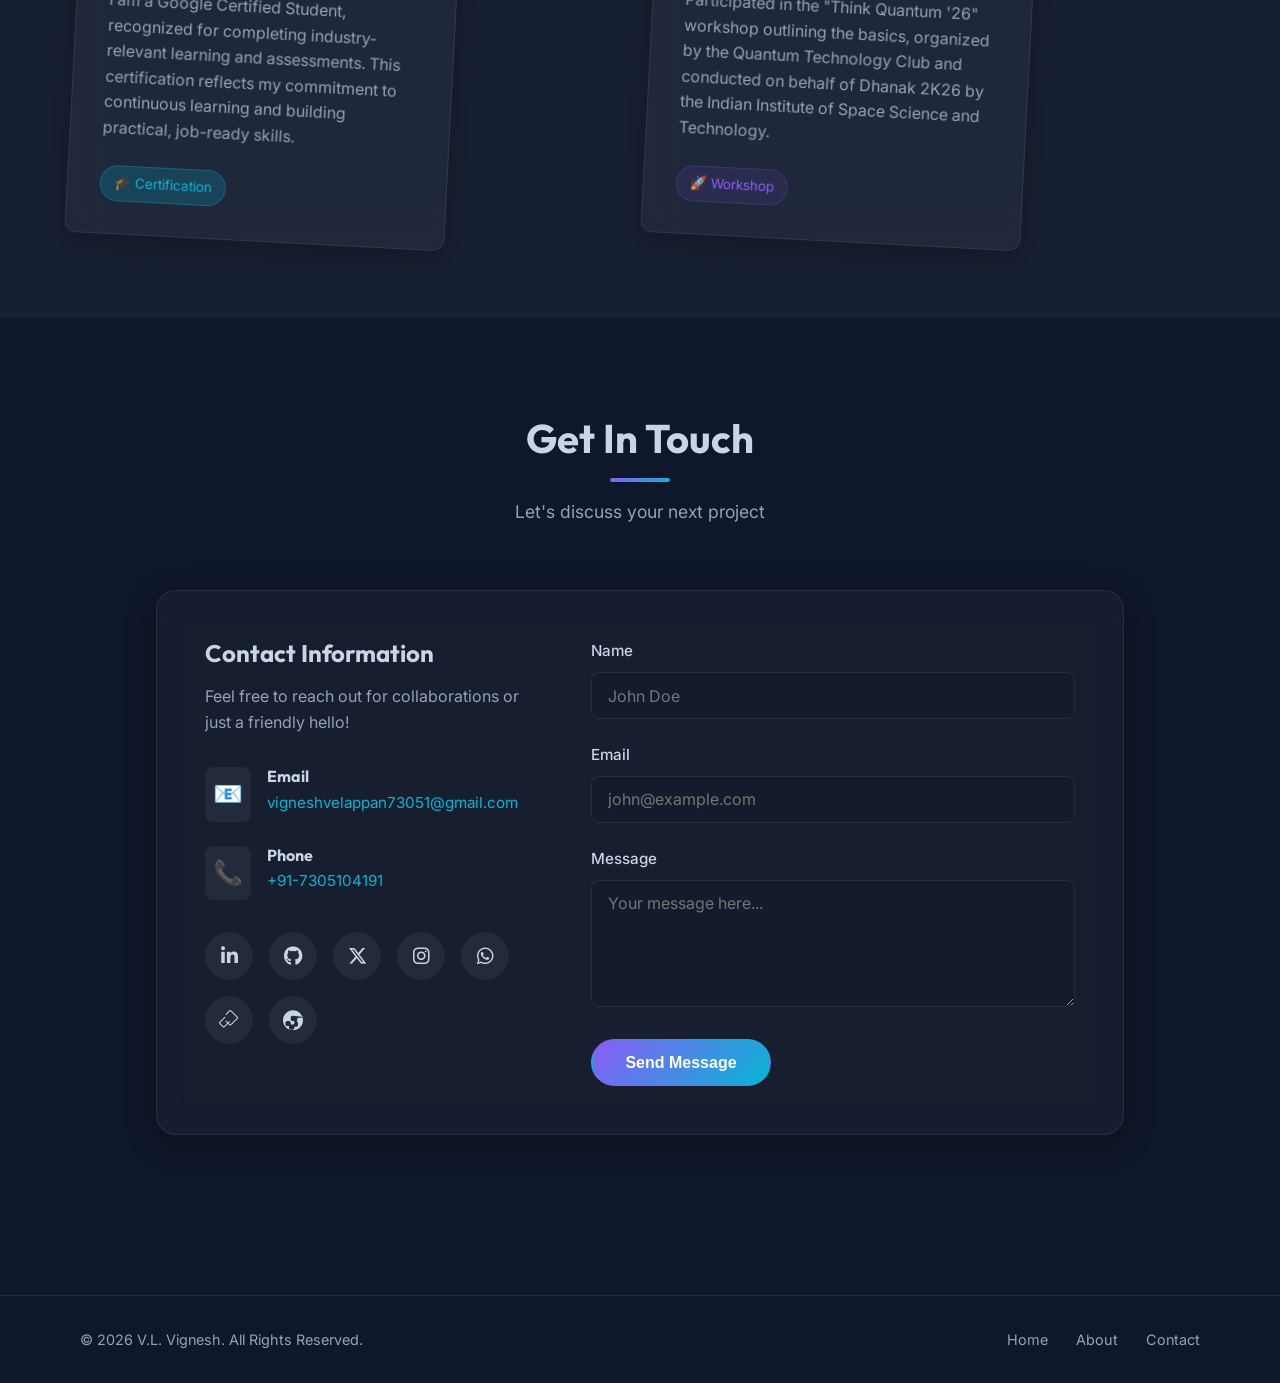
==== commit 2d4fdb9d: "Update title in index.html to include full name" ====
--- a/index.html
+++ b/index.html
@@ -5,7 +5,7 @@
 <head>
     <meta charset="UTF-8">
     <meta name="viewport" content="width=device-width, initial-scale=1.0, maximum-scale=1.0, user-scalable=no">
-    <title>VIGNESH | CS Student & DevOps Engineer</title>
+    <title>VIGNESH V L| CS Student & DevOps Engineer</title>
     <meta name="description"
         content="Portfolio of V.L.Vignesh, a First-Year Computer Science Student and Aspiring DevOps Engineer.">
     <!-- Google Fonts -->
@@ -650,4 +650,4 @@
 
 </body>
 
-</html>+</html>
